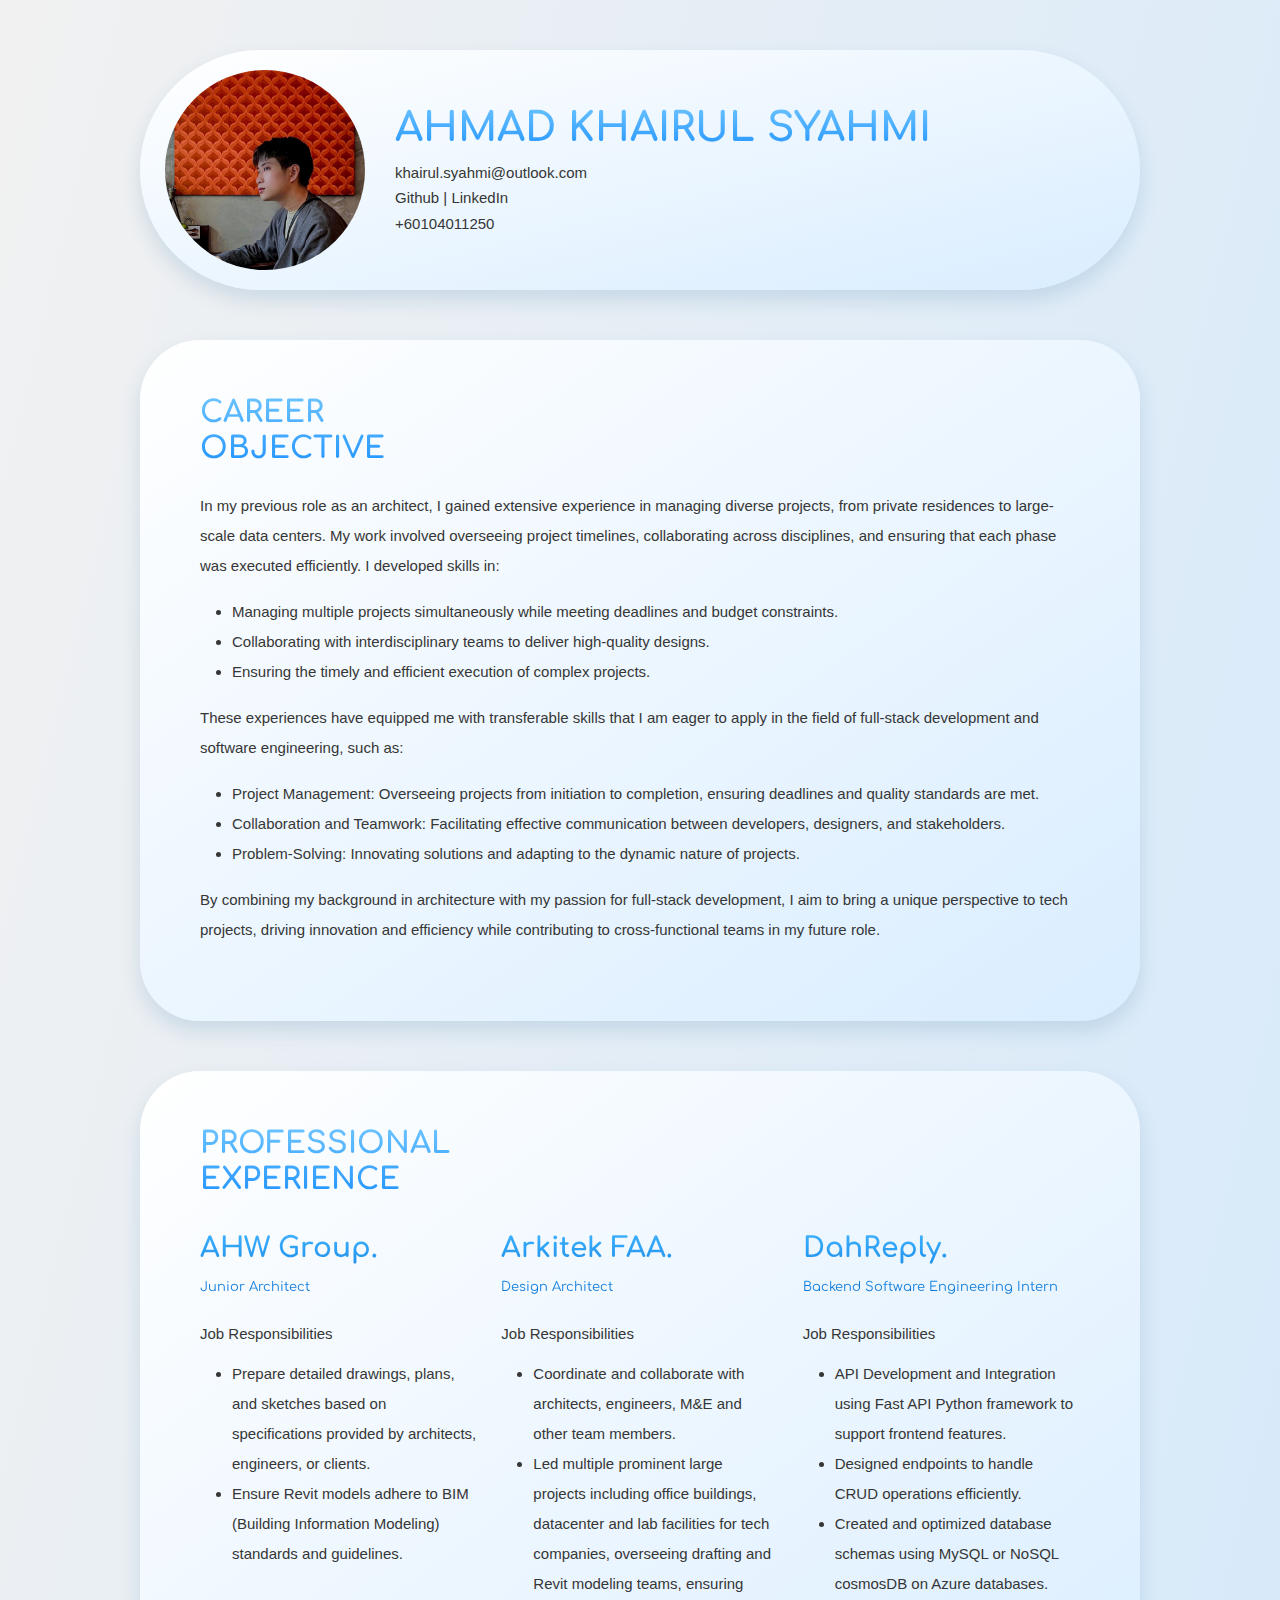
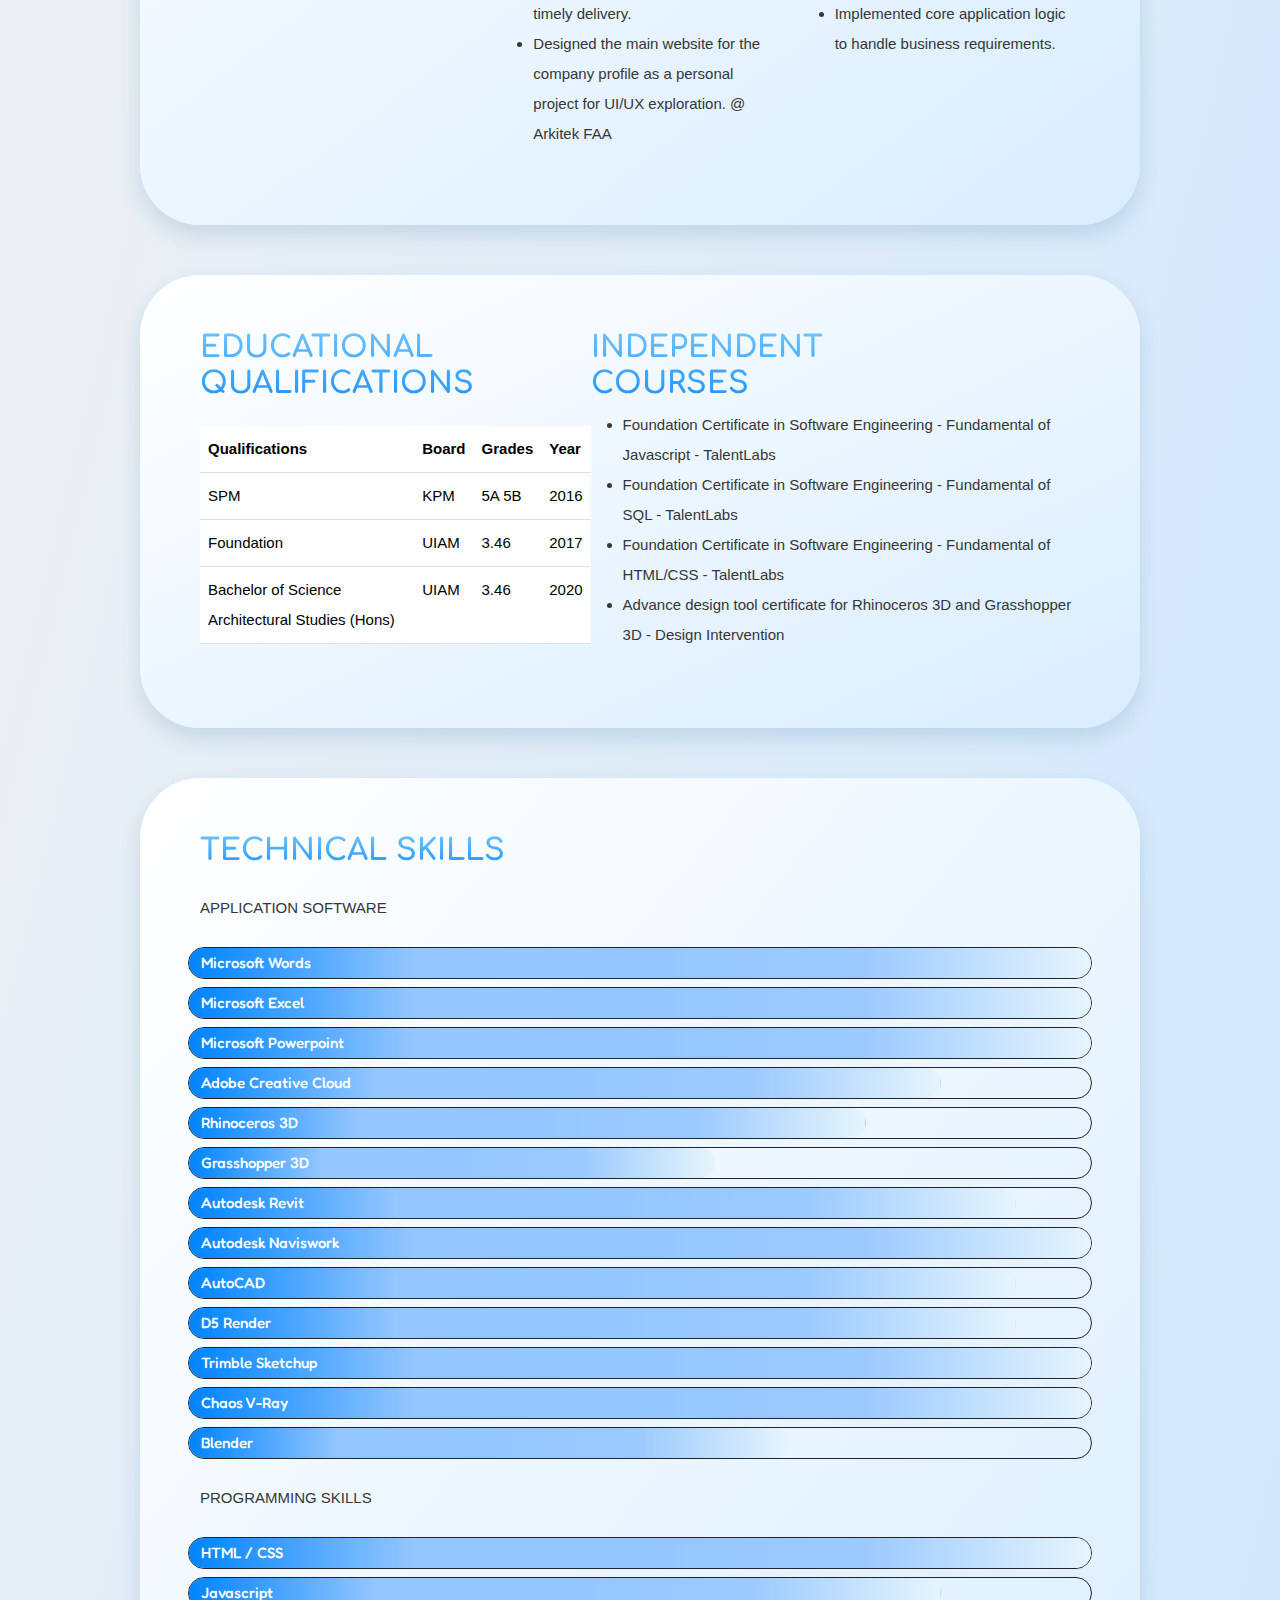
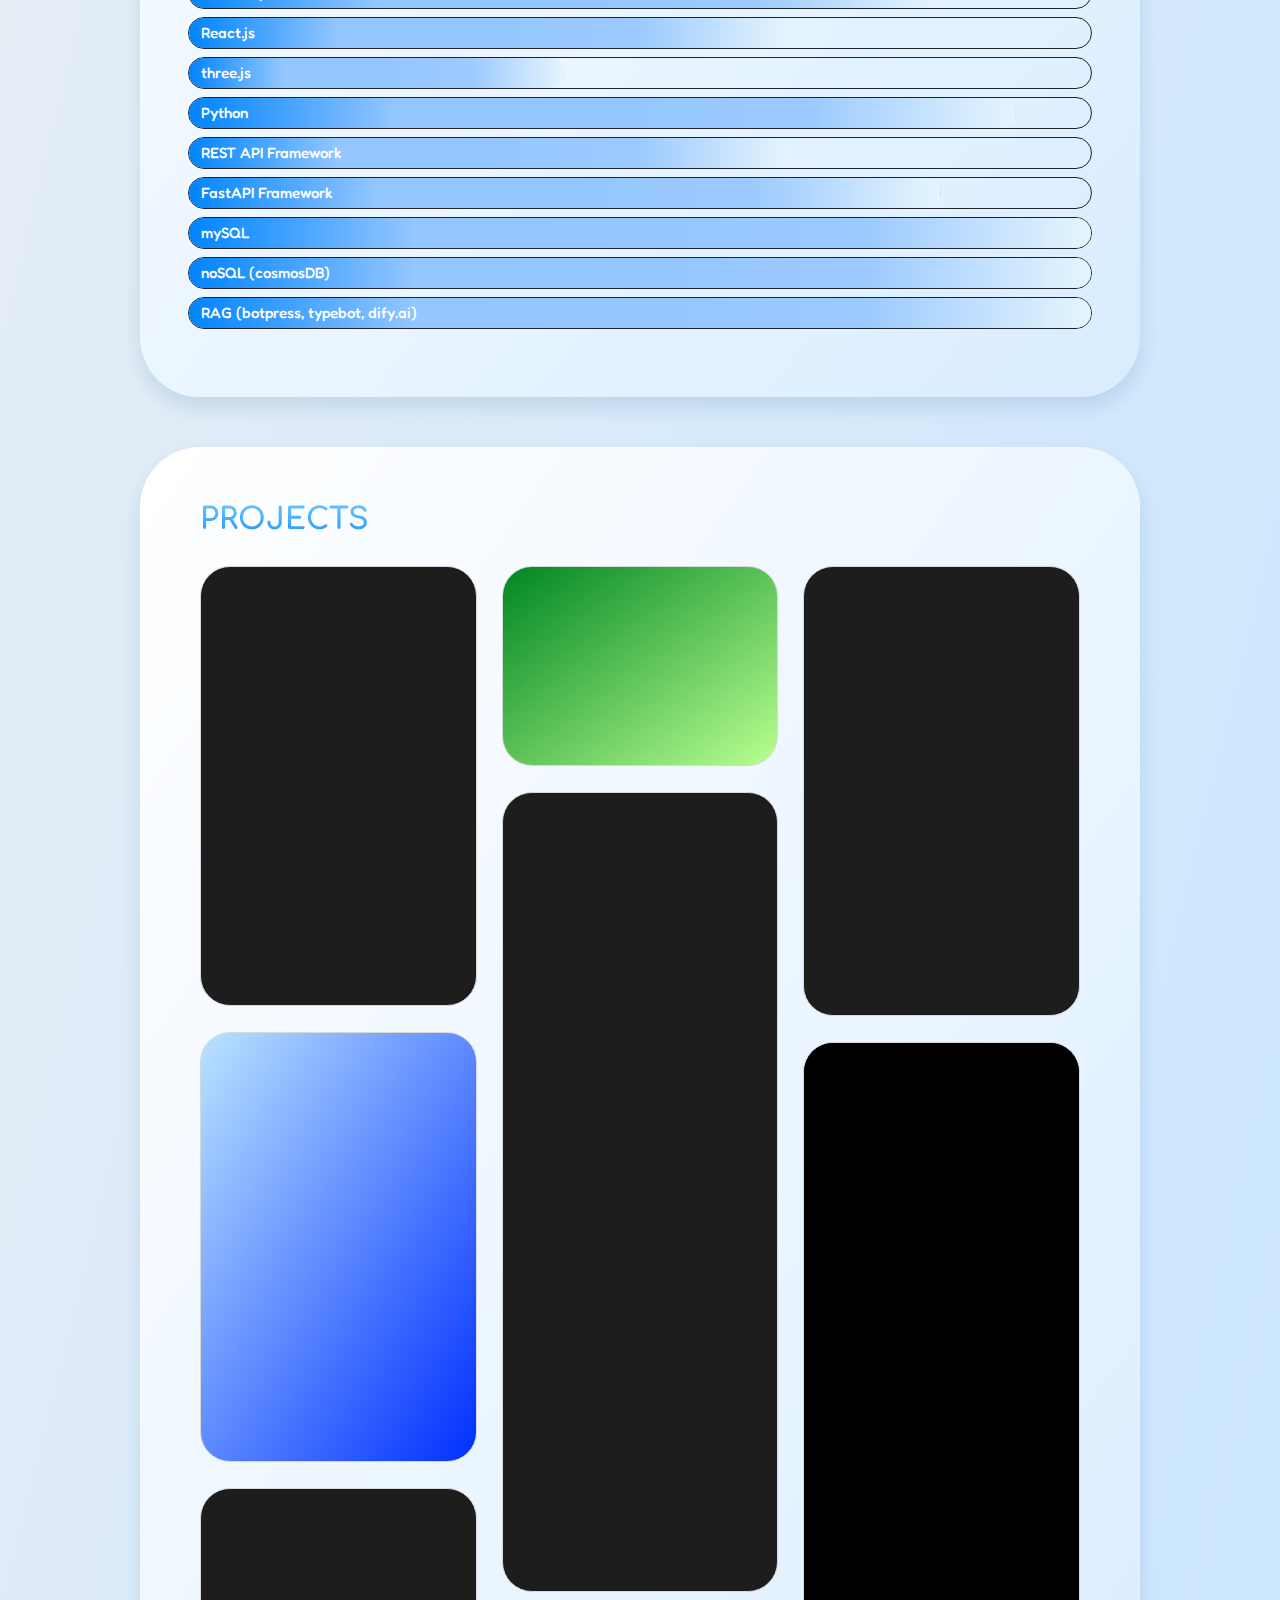
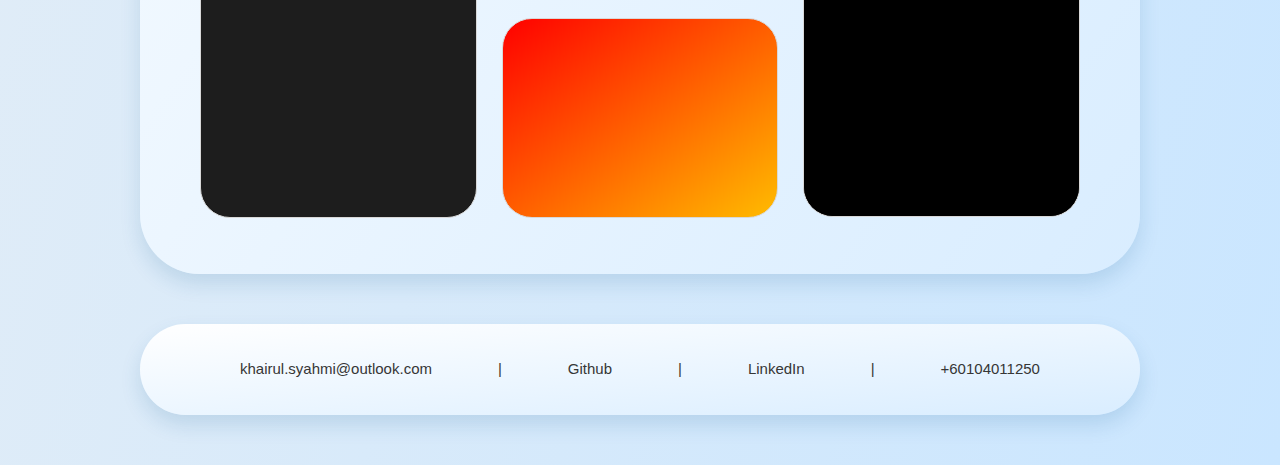
==== index.html @ 7410bf83 "test" ====
<!DOCTYPE html>
<html lang="en">
<head>
    <meta charset="UTF-8">
    <meta name="viewport" content="width=device-width, initial-scale=1.0">
    <title>Document</title>
    <link href="https://cdn.jsdelivr.net/npm/bootstrap@5.1.3/dist/css/bootstrap.min.css" rel="stylesheet">
    <script
    src="https://cdn.jsdelivr.net/npm/bootstrap@5.1.3/dist/js/bootstrap.bundle.min.js" integrity="sha384-ka7Sk0Gln4gmtz2MlQnikT1wXgYsOg+OMhuP+IlRH9sENBO0LRn5q+8nbTov4+1p" crossorigin="anonymous">
    </script>
    <link rel="preconnect" href="https://fonts.googleapis.com">
    <link rel="preconnect" href="https://fonts.gstatic.com" crossorigin>
    <link href="https://fonts.googleapis.com/css2?family=Comfortaa:wght@700&family=Fredoka:wght@300..700&family=Shippori+Antique+B1&display=swap" rel="stylesheet">
    <link rel="stylesheet" href="cv.css">
</head>

<body>

    <header>
        <img src="selfie.jpeg" alt="selfie">
        <div>
            <h1 class="username">AHMAD KHAIRUL SYAHMI</h1>
        <div class="links">
            <a href="mailto:khairul.syahmi@outlook.com" target="_blank" class="text-reset text-decoration-none fw-normal">khairul.syahmi@outlook.com</a>
            <br><a href="https://github.com/zenKai-jpeg" target="_blank" class="text-reset text-decoration-none fw-normal">Github |</a>
            <a href="https://www.linkedin.com/in/ahmad-khairul-syahmi-bin-ahmad-latfi-a6a477210/" target="_blank" class="text-reset text-decoration-none fw-normal">LinkedIn</a>
            <br><a href="tel:+60104011250" target="_blank" class="text-reset text-decoration-none fw-normal"> +60104011250</a>
        </div>
        </div>
    </header>

    <main>
        <div class="Career">
            <h2 class="title">CAREER <br>OBJECTIVE</h2>
                <div class="mt-4">
                    <p>In my previous role as an architect, I gained extensive experience in managing diverse projects, from private residences to large-scale data centers. My work involved overseeing project timelines, collaborating across disciplines, and ensuring that each phase was executed efficiently. I developed skills in:</p>
                    <ul>
                        <li>Managing multiple projects simultaneously while meeting deadlines and budget constraints.</li>
                        <li>Collaborating with interdisciplinary teams to deliver high-quality designs.</li>
                        <li>Ensuring the timely and efficient execution of complex projects.</li>
                    </ul>
                    <p>These experiences have equipped me with transferable skills that I am eager to apply in the field of full-stack development and software engineering, such as:</p>
                    <ul>
                        <li>Project Management: Overseeing projects from initiation to completion, ensuring deadlines and quality standards are met.</li>
                        <li>Collaboration and Teamwork: Facilitating effective communication between developers, designers, and stakeholders.</li>
                        <li>Problem-Solving: Innovating solutions and adapting to the dynamic nature of projects.</li>
                    </ul>
                    <p>By combining my background in architecture with my passion for full-stack development, I aim to bring a unique perspective to tech projects, driving innovation and efficiency while contributing to cross-functional teams in my future role.</p>
                </div>
        </div>

        <div class="Experience">
            <h2 class="title">PROFESSIONAL <br>EXPERIENCE</h2>
            <div class="row mt-4">
                <div class="col-md-4">
                    <h4 class="company">AHW Group.
                        <br><span class="role">Junior Architect</span>
                    </h4>
                    <p class="job">Job Responsibilities</p>
                    <ul>
                        <li>Prepare detailed drawings, plans, and sketches based on specifications provided by architects, engineers, or clients.</li>
                        <li>Ensure Revit models adhere to BIM (Building Information Modeling) standards and guidelines.</li>
                    </ul>
                </div>
                <div class="col-md-4">
                    <h4 class="company">Arkitek FAA.
                        <br><span class="role">Design Architect</span>
                    </h4>
                    <p class="job">Job Responsibilities</p>
                    <ul>
                        <li>Coordinate and collaborate with architects, engineers, M&E and other team members.</li>
                        <li>Led multiple prominent large projects including office buildings, datacenter and lab facilities for tech companies, overseeing drafting and Revit modeling teams, ensuring timely delivery.</li>
                        <li>Designed the main website for the company profile as a personal project for UI/UX exploration.
                            <span>
                                <a class="text-reset text-decoration-none" href="https://www.arkitekfaa.com/">@ Arkitek FAA</a>
                            </span>
                        </li>
                    </ul>
                </div>
                <div class="col-md-4">
                    <h4 class="company">DahReply.
                        <br><span class="role">Backend Software Engineering Intern</span>
                    </h4>
                    <p class="job">Job Responsibilities</p>
                    <ul>
                        <li>API Development and Integration using Fast API Python framework to support frontend features.</li>
                        <li>Designed endpoints to handle CRUD operations efficiently.</li>
                        <li>Created and optimized database schemas using MySQL or NoSQL cosmosDB on Azure databases.</li>
                        <li>Implemented core application logic to handle business requirements.</li>
                    </ul>
                </div>
            </div>
        </div>

        <div class="Qualifications">
            <div class="pe-6">
                <h2 class="title">EDUCATIONAL QUALIFICATIONS</h2>
                <table class="table mt-4 mb-4">
                    <tr>
                        <th style="text-align: left; width: 65%;">Qualifications</th>
                        <th style="width: 10%;">Board</th>
                        <th style="width: 10%;">Grades</th>
                        <th style="width: 10%;">Year</th>
                    </tr>
                    <tr>
                        <td>SPM</td>
                        <td>KPM</td>
                        <td>5A 5B</td>
                        <td>2016</td>
                    </tr>
                    <tr>
                        <td>Foundation</td>
                        <td>UIAM</td>
                        <td>3.46</td>
                        <td>2017</td>
                    </tr>
                    <tr>
                        <td>Bachelor of Science <br>Architectural Studies (Hons)</td>
                        <td>UIAM</td>
                        <td>3.46</td>
                        <td>2020</td>
                    </tr>
                </table>
            </div>
    
            <div class="courses-section">
                <h2 class="title">INDEPENDENT <br>COURSES</h2>
                <ul>
                    <li>Foundation Certificate in Software Engineering - Fundamental of Javascript - TalentLabs</li>
                    <li>Foundation Certificate in Software Engineering - Fundamental of SQL - TalentLabs</li>
                    <li>Foundation Certificate in Software Engineering - Fundamental of HTML/CSS - TalentLabs</li>
                    <li>Advance design tool certificate for Rhinoceros 3D and Grasshopper 3D - Design Intervention</li>
                </ul>
            </div>
        </div>

        <div class="Skills">
            <h2 class="title">TECHNICAL SKILLS</h2>
                <div class="mb-4 mt-4 text-uppercase">Application Software</div>
                <div class="row border mb-2 border-dark text-white rounded-pill">
                    <div class="col-12 bg-primary rounded-pill">Microsoft Words
                    </div>
                </div>
                <div class="row border mb-2 border-dark text-white rounded-pill">
                    <div class="col-12 bg-primary rounded-pill">Microsoft Excel
                    </div>
                </div>
                <div class="row border mb-2 border-dark text-white rounded-pill">
                    <div class="col-12 bg-primary rounded-pill">Microsoft Powerpoint
                    </div>
                </div>
                <div class="row border mb-2 border-dark text-white rounded-pill">
                    <div class="col-10 bg-primary rounded-pill">Adobe Creative Cloud
                    </div>
                </div>
                <div class="row border mb-2 border-dark text-white rounded-pill">
                    <div class="col-9 bg-primary rounded-pill">Rhinoceros 3D
                    </div>
                </div>
                <div class="row border mb-2 border-dark text-white rounded-pill">
                    <div class="col-7 bg-primary rounded-pill">Grasshopper 3D
                    </div>
                </div>
                <div class="row border mb-2 border-dark text-white rounded-pill">
                    <div class="col-11 bg-primary rounded-pill">Autodesk Revit
                    </div>
                </div>
                <div class="row border mb-2 border-dark text-white rounded-pill">
                    <div class="col-12 bg-primary rounded-pill">Autodesk Naviswork
                    </div>
                </div>
                <div class="row border mb-2 border-dark text-white rounded-pill">
                    <div class="col-11 bg-primary rounded-pill">AutoCAD
                    </div>
                </div>
                <div class="row border mb-2 border-dark text-white rounded-pill">
                    <div class="col-11 bg-primary rounded-pill">D5 Render
                    </div>
                </div>
                <div class="row border mb-2 border-dark text-white rounded-pill">
                    <div class="col-12 bg-primary rounded-pill">Trimble Sketchup
                    </div>
                </div>
                <div class="row border mb-2 border-dark text-white rounded-pill">
                    <div class="col-12 bg-primary rounded-pill">Chaos V-Ray
                    </div>
                </div>
                <div class="row border mb-2 border-dark text-white rounded-pill">
                    <div class="col-8 bg-primary rounded-pill">Blender
                    </div>
                </div>
                <div class="mb-4 mt-4 text-uppercase">Programming Skills</div>
                <div class="row border mb-2 border-dark text-white rounded-pill">
                    <div class="col-12 bg-primary rounded-pill">HTML / CSS
                    </div>
                </div>
                <div class="row border mb-2 border-dark text-white rounded-pill">
                    <div class="col-10 bg-primary rounded-pill">Javascript
                    </div>
                </div>
                <div class="row border mb-2 border-dark text-white rounded-pill">
                    <div class="col-8 bg-primary rounded-pill">React.js
                    </div>
                </div>
                <div class="row border mb-2 border-dark text-white rounded-pill">
                    <div class="col-5 bg-primary rounded-pill">three.js
                    </div>
                </div>
                <div class="row border mb-2 border-dark text-white rounded-pill">
                    <div class="col-11 bg-primary rounded-pill">Python
                    </div>
                </div>
                <div class="row border mb-2 border-dark text-white rounded-pill">
                    <div class="col-8 bg-primary rounded-pill">REST API Framework
                    </div>
                </div>
                <div class="row border mb-2 border-dark text-white rounded-pill">
                    <div class="col-10 bg-primary rounded-pill">FastAPI Framework
                    </div>
                </div>
                <div class="row border mb-2 border-dark text-white rounded-pill">
                    <div class="col-12 bg-primary rounded-pill">mySQL
                    </div>
                </div>
                <div class="row border mb-2 border-dark text-white rounded-pill">
                    <div class="col-12 bg-primary rounded-pill">noSQL (cosmosDB)
                    </div>
                </div>
                <div class="row border mb-2 border-dark text-white rounded-pill">
                    <div class="col-12 bg-primary rounded-pill">RAG (botpress, typebot, dify.ai)
                    </div>
                </div>
        </div>

        <div class="Projects">
            <h2 class="title">PROJECTS</h2><br>
            <div class="masonry-with-columns">
                <div class="project-item">
                    <video autoplay loop muted playsinline>
                        <source src="./Projects/Workspace.mp4" type="video/mp4">
                        Your browser does not support the video tag.
                    </video>
                    <span class="overlay-text">Backend development for OCR workspace environment for multiple user collaboration using fastAPI to be integrated with frontend</span>
                </div>
                <div class="project-item gradient-blue">
                </div>
                <div class="project-item">
                    <video autoplay loop muted playsinline>
                        <source src="./Projects/Transcript History.mp4" type="video/mp4">
                        Your browser does not support the video tag.
                    </video>
                    <span class="overlay-text">Backend development for transcription service history query using fastAPI</span>
                </div>
                <div class="project-item gradient-green">
                </div>
                <div class="project-item">
                    <video autoplay loop muted playsinline>
                        <source src="./Projects/iPhone.mp4" type="video/mp4">
                        Your browser does not support the video tag.
                    </video>
                    <span class="overlay-text">Self exploration of React.js and three.js by recreating the Apple iPhone website following JMastery instructions</span>
                </div>
                <div class="project-item gradient-red">
                </div>
                <div class="project-item">
                    <video autoplay loop muted playsinline>
                        <source src="./Projects/Scraper.mp4" type="video/mp4">
                        Your browser does not support the video tag.
                    </video>
                    <span class="overlay-text">A custom python script to scrape and store property information into json format for future reference in AI training</span>
                </div>
                <div class="project-item">
                    <video autoplay loop muted playsinline>
                        <source src="./Projects/artiselite.mp4" type="video/mp4">
                        Your browser does not support the video tag.
                    </video>
                    <span class="overlay-text">A inventory management app built using Django RestAPI that tracks inbound and outbound of goods</span>
                </div>
            </div>
        </div>

        <div class="contact">
                <a href="mailto:khairul.syahmi@outlook.com" target="_blank" class="text-reset text-decoration-none fw-normal">khairul.syahmi@outlook.com</a>
                <p>|</p>
                <a href="https://github.com/zenKai-jpeg" target="_blank" class="text-reset text-decoration-none fw-normal">Github</a>
                <p>|</p>
                <a href="https://www.linkedin.com/in/ahmad-khairul-syahmi-bin-ahmad-latfi-a6a477210/" target="_blank" class="text-reset text-decoration-none fw-normal">LinkedIn</a>
                <p>|</p>
                <a href="tel:+60104011250" target="_blank" class="text-reset text-decoration-none fw-normal"> +60104011250</a>
        </div>
    </main>

</body>
</html>
---- cv.css ----
body {
    margin: 40px;
    background: linear-gradient(to top left, #cae6ff, #f1f1f1);
    user-select: none;
    line-height: 2;
    font-size: 15px;
    font-family: "Quicksand", sans-serif;
    font-optical-sizing: auto;
    font-weight: 500;
    font-style: normal;
}

h2, h1, h3, h4 {
    font-family: 'Comfortaa', 'Fredoka', sans-serif;
    font-weight: 700;
    font-style: normal;
}

header, .Career, .Experience, .Qualifications, .Skills, .Objective, .Projects, .contact {
    color: #363636;
    margin: 50px auto;
    max-width: 1000px;
    padding: 60px;
    background: linear-gradient(to top left, #d9edff, #ffffff);
    border-radius: 60px;
    box-shadow: 0 10px 20px rgba(21, 91, 148, 0.15);
    transition: transform 0.2s ease, box-shadow 0.2s ease;
}

header:hover, .Career:hover, .Experience:hover, .Qualifications:hover, 
.Skills:hover, .Objective:hover, .Projects:hover, .contact:hover {
    transform: translateY(-15px);
    box-shadow: 0 20px 30px rgba(2, 105, 201, 0.39);
}

header {
    padding: 20px;
    border-radius: 200px;
    display: flex;
    flex-direction: row;
    align-items: center;
}

header img[alt=selfie] {
    width: 200px;
    margin-right: 30px;
    margin-left: 5px;
    border-radius: 50%;
    float: left;
}

.Qualifications {
    display: flex;
}

.role {
    font-size: 13px;
    font-weight: 400;
}

.job {
    margin-top: 20px;
    margin-bottom: 10px;
}

.company {
    font-size: 28px;
    margin-top: 10px;
    background: linear-gradient(to bottom, rgb(63, 178, 255), rgb(0, 110, 212));
    background-clip: text;
    -webkit-background-clip: text;
    -webkit-text-fill-color: transparent;
    color: transparent;
}

.title {
    font-size: 30px;
    margin-top: -5px;
    background: linear-gradient(to bottom, rgb(109, 196, 255), rgb(32, 147, 255));
    background-clip: text;
    -webkit-background-clip: text;
    -webkit-text-fill-color: transparent;
    color: transparent;
}

.username {
    font-size: 40px;
    background: linear-gradient(to bottom, rgb(109, 196, 255), rgb(32, 147, 255));
    background-clip: text;
    -webkit-background-clip: text;
    -webkit-text-fill-color: transparent;
    color: transparent;
}

.links {
    font-size: 18x;
    line-height: 1.7;
}


.contact {
    display: flex;
    justify-content: space-between;
    flex-wrap: wrap;
    padding-top: 30px;
    padding-bottom: 15px;
    padding-left: 100px;
    padding-right: 100px;
}

.col-12, .col-11, .col-10, .col-9, .col-8, .col-7, .col-6, .col-5 {
    background: linear-gradient(to right, rgba(0, 132, 255, 1), rgb(148, 198, 255), rgb(148, 198, 255), rgb(156, 202, 255), rgb(230, 245, 253)); /* Added a third color */
    background-size: cover;
    background-position: center center;
    font-family: 'Fredoka', sans-serif;
    transition: background 0.5s ease-in-out;
}

.col-12:hover, .col-11:hover, .col-10:hover, .col-9:hover, .col-8:hover, .col-7:hover, .col-6:hover, .col-5:hover {
    background: linear-gradient(to right, rgb(0, 119, 255), rgb(185, 221, 255));
}

.masonry-with-columns {
    columns: 3 200px;
    column-gap: 25px;
    margin-bottom: -30px;
    margin-top: -10px;
}

.masonry-with-columns .project-item {
    position: relative;
    border: 1px solid #d8d8d8;
    color: white;
    margin: 0 1rem 1rem 0;
    display: inline-block;
    width: 100%;
    text-align: center;
    font-family: system-ui;
    font-weight: 900;
    font-size: 2rem;
    border-radius: 30px;
    overflow: hidden;
    background-color: #1d1d1d;
    transition: background 0.3s ease, box-shadow 0.3s ease, transform 0.2s ease;
}

.masonry-with-columns img {
    object-fit: fill;
    transition: transform 1s ease;
}

.masonry-with-columns .project-item:hover img {
    transform: scale(1.1) translate(-10%, -10%);
}

.masonry-with-columns video {
    height: 100%;
    object-fit: cover;
    display: block;
}

.overlay-text {
    position: absolute;
    top: 50%;
    left: 50%;
    transform: translate(-50%, -50%);
    color: white;
    font-size: 18px;
    font-weight: bold;
    z-index: 1;
    opacity: 0;
    transition: opacity 0.3s ease;
    line-height: 1.3;
}

.masonry-with-columns .project-item:hover .overlay-text {
    opacity: 1;
}

.masonry-with-columns .project-item::after {
    content: "";
    position: absolute;
    top: 0;
    left: 0;
    height: 100%;
    width: 100%;
    background-color: rgba(0, 0, 0, 0.3);
    color: white;
    display: flex;
    justify-content: center;
    align-items: center;
    transition: all 0.3s ease;
    opacity: 0;
}

.masonry-with-columns .project-item:hover {
    box-shadow: 0 15px 20px rgba(0, 91, 177, 0.699);
    transform: translateY(-15px);
}

.masonry-with-columns .project-item:hover::after {
    opacity: 1;
    background-color: rgba(0, 0, 0, 0.6); /* Darken effect on hover */
}

.masonry-with-columns .gradient-red {background: linear-gradient(to top left, #ffbb00, #ff0000);}
.masonry-with-columns .gradient-blue {background: linear-gradient(to top left, #002fff, #bae3ff);}
.masonry-with-columns .gradient-green {background: linear-gradient(to bottom right, #008622, #b9ff90);}

.masonry-with-columns .gradient-red:hover::after {background: linear-gradient(to top, #ffee00, #ff8800);}
.masonry-with-columns .gradient-blue:hover::after {background: linear-gradient(to top, #0077ff, #baffff);}
.masonry-with-columns .gradient-green:hover::after {background: linear-gradient(to bottom, #008612, #e3ff97);}

.masonry-with-columns div:nth-child(1) { height: 440px; line-height: 127px; }
.masonry-with-columns div:nth-child(2) { height: 430px; line-height: 422px; }
.masonry-with-columns div:nth-child(3) { height: 330px; line-height: 344px; }
.masonry-with-columns div:nth-child(4) { height: 200px; line-height: 193px; }
.masonry-with-columns div:nth-child(5) { height: 800px; line-height: 470px; }
.masonry-with-columns div:nth-child(6) { height: 200px; line-height: 458px; }
.masonry-with-columns div:nth-child(7) { height: 450px; line-height: 478px; }
.masonry-with-columns div:nth-child(8) { height: 775px; line-height: 224px; }

  @media screen and (max-width: 768px) {
    body {
        zoom: 65%;
        line-height: 1.5;
        font-size: 15px;
    }

    header, .Career, .Experience, .Qualifications, .Skills, .Objective, .Projects, .contact {
        border: 1px solid #ebebeb;
        box-shadow: 0 10px 20px rgba(4, 94, 155, 0.1);
    }

    .Career:hover, .Experience:hover, .Qualifications:hover, 
    .Objective:hover, header:hover {
        transform: translateY(-15px);
        box-shadow: 0 10px 20px rgba(4, 94, 155, 0.35);
    }

    .username {
        font-size: 18px;
    }

    .Qualifications {
        flex-direction: column;
    }

    .links {
        font-size: 10px;
        line-height: 1.5;
    }

    .title {
        font-size: 20px;
    }

    .contact {
        line-height: 1;
        padding: 50px;
        display: flexbox;
        margin-bottom: -5px;
    }

    header img[alt=selfie] {
        width: 150px;
        margin-right: 20px;
        margin-left: 5px;
        border-radius: 50%;
        float: left;
    }

    .masonry-with-columns video {
        height: 120%;
        object-fit: cover;
        display: block;
    }

    .masonry-with-columns .project-item {
        opacity: 1;
        background-color: rgba(0, 0, 0, 0.3);
    }

    .overlay-text {
        opacity: 1;
        position: absolute;
        top: 50%;
        left: 50%;
        transform: translate(-50%, -50%);
        color: white;
        font-size: 13px;
        font-weight: bold;
        z-index: 1;
        line-height: 1.5;
    }

    th {
        font-size: 13px;
    }

    .col-12, .col-11, .col-10, .col-9, .col-8, .col-7, .col-6, .col-5 {
        font-size: 10px;
    }
    
    ul li {
        line-height: 1.2;
        font-size: 13px;
    }

    .overlay-text {
        top: 50%;
        left: 50%;
        font-size: 13px;
        transition: none;
        opacity: 1; /* Makes overlay text always visible on mobile */
    }

    .masonry-with-columns .project-item::after {
        transition: none;
        opacity: 1; /* Makes the overlay always visible on mobile */
        background-color: rgba(0, 0, 0, 0.3); /* Maintain the default overlay color */
    }

    .masonry-with-columns .project-item:hover {
        transition: none;
        box-shadow: none; /* Disables shadow on hover */
        transform: none; /* Disables hover translation */
    }

    .masonry-with-columns .project-item:hover::after {
        transition: none;
        opacity: 1; /* No hover effect needed */
        background-color: rgba(0, 0, 0, 0.3); /* Maintain the default overlay color */
    }

}
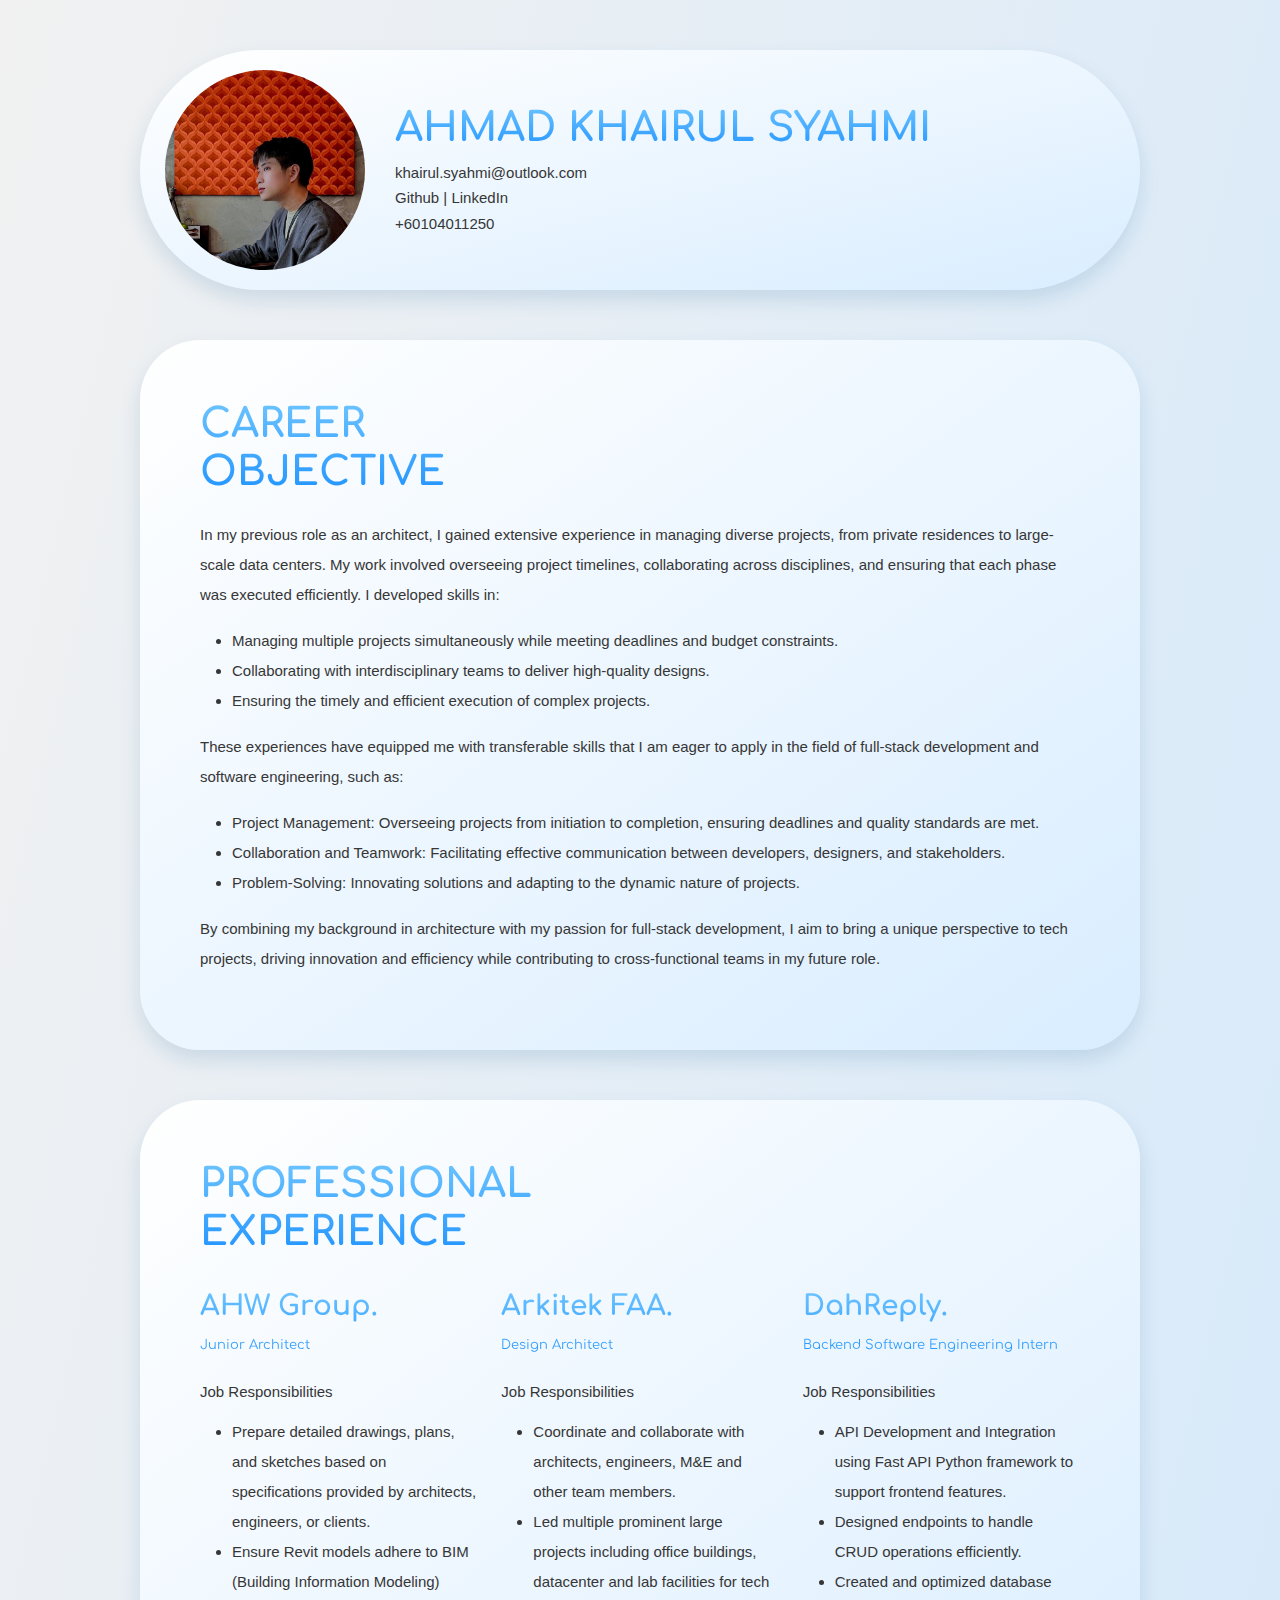
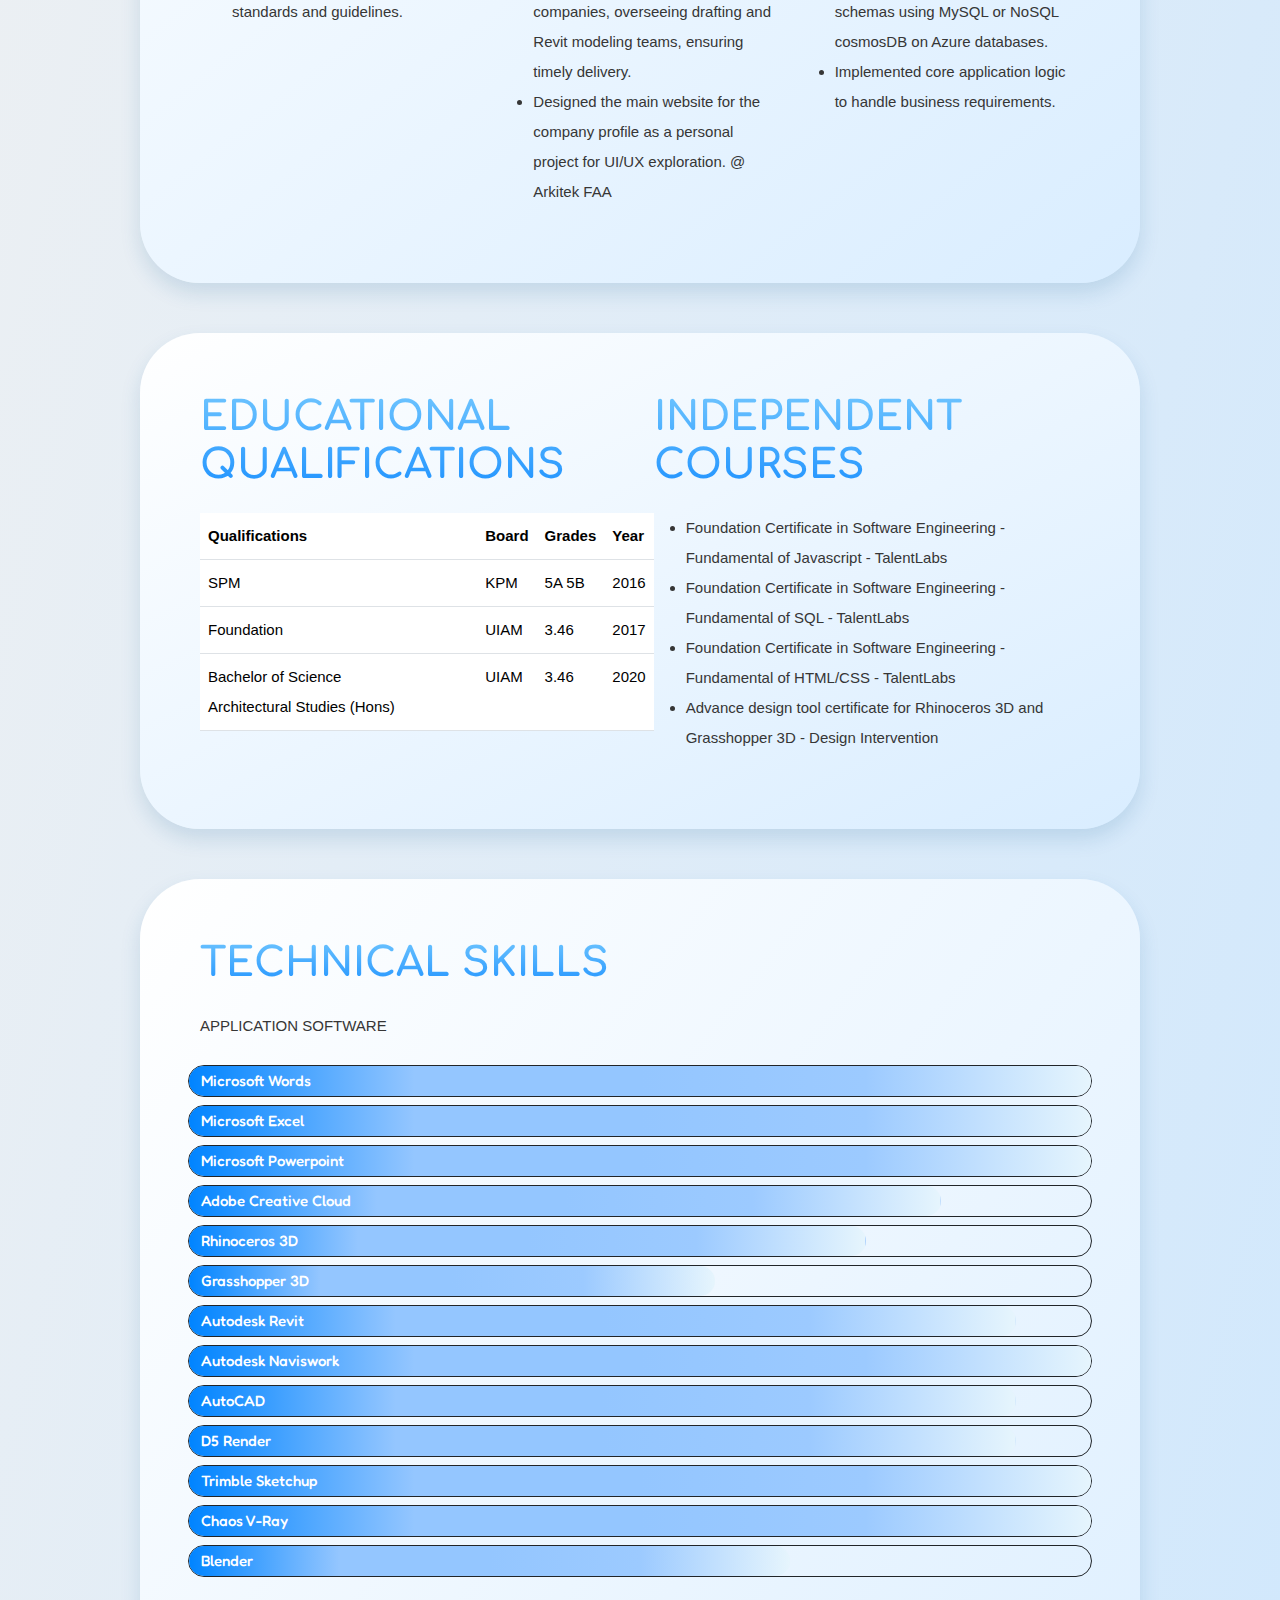
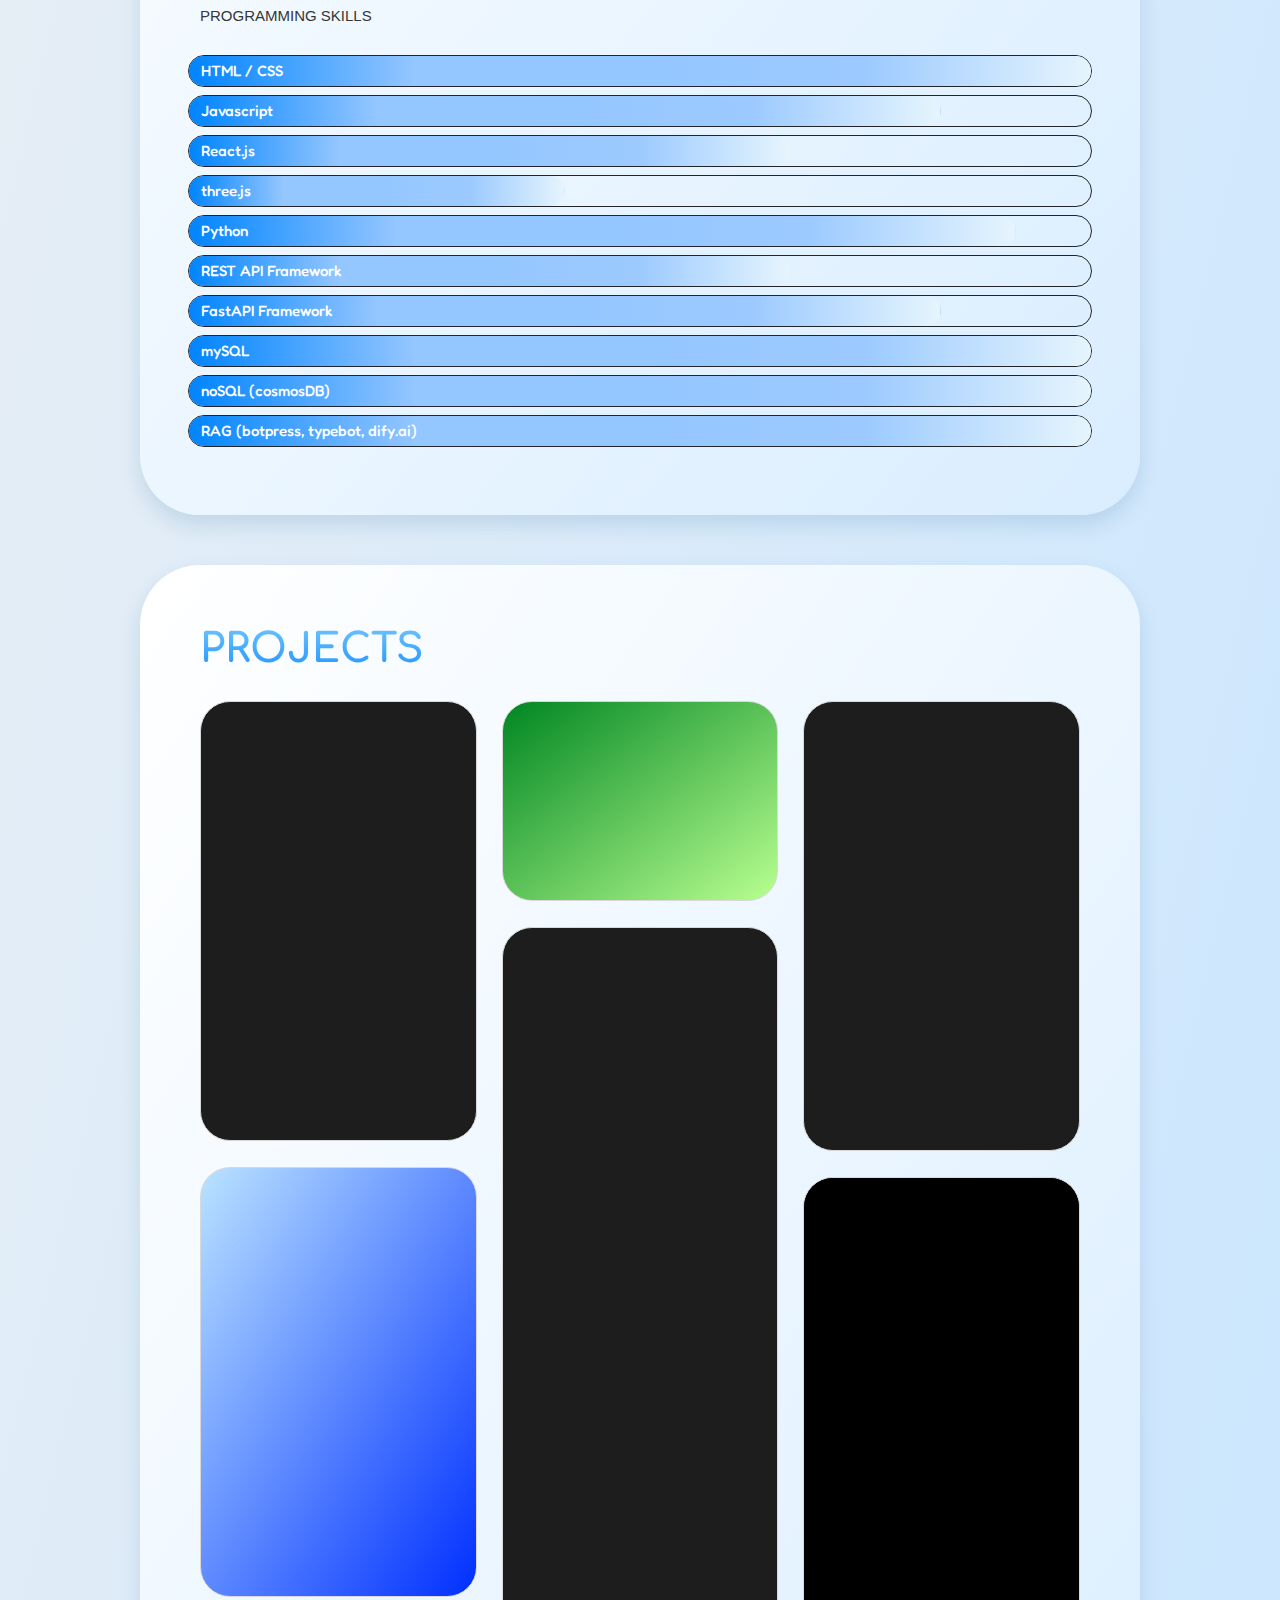
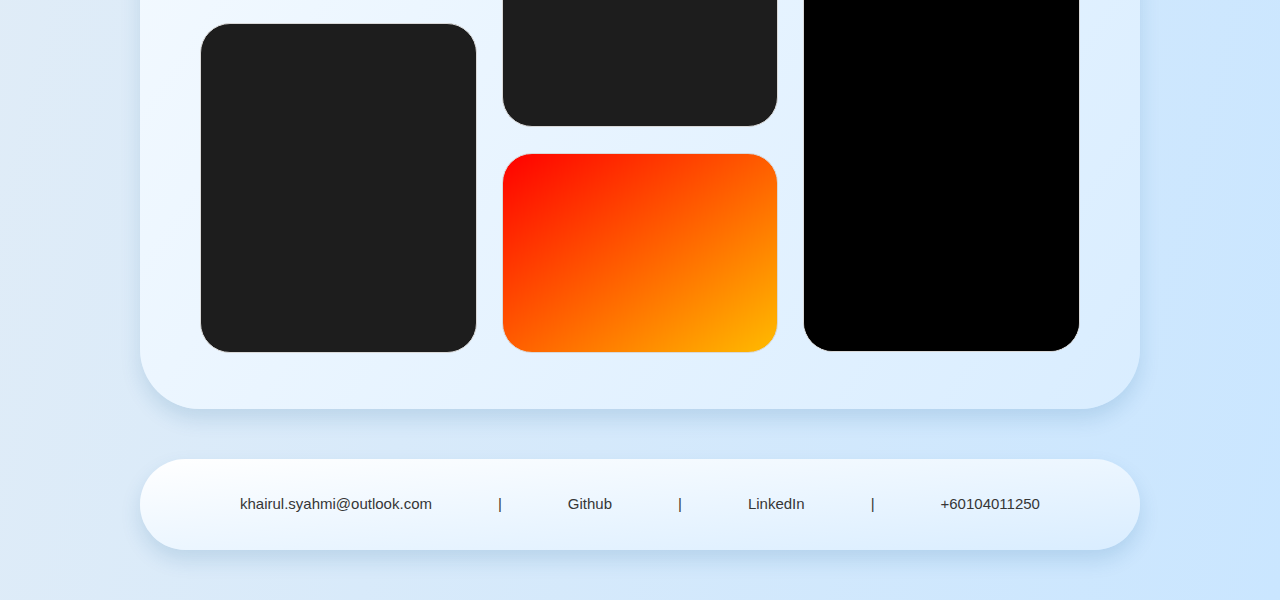
==== commit d4abe8d3: "test" ====
--- a/index.html
+++ b/index.html
@@ -123,14 +123,16 @@
                 </table>
             </div>
     
-            <div class="courses-section">
+            <div>
                 <h2 class="title">INDEPENDENT <br>COURSES</h2>
-                <ul>
-                    <li>Foundation Certificate in Software Engineering - Fundamental of Javascript - TalentLabs</li>
-                    <li>Foundation Certificate in Software Engineering - Fundamental of SQL - TalentLabs</li>
-                    <li>Foundation Certificate in Software Engineering - Fundamental of HTML/CSS - TalentLabs</li>
-                    <li>Advance design tool certificate for Rhinoceros 3D and Grasshopper 3D - Design Intervention</li>
-                </ul>
+                <div class="mt-4">
+                    <ul>
+                        <li>Foundation Certificate in Software Engineering - Fundamental of Javascript - TalentLabs</li>
+                        <li>Foundation Certificate in Software Engineering - Fundamental of SQL - TalentLabs</li>
+                        <li>Foundation Certificate in Software Engineering - Fundamental of HTML/CSS - TalentLabs</li>
+                        <li>Advance design tool certificate for Rhinoceros 3D and Grasshopper 3D - Design Intervention</li>
+                    </ul>
+                </div>
             </div>
         </div>
 
--- a/cv.css
+++ b/cv.css
@@ -10,7 +10,7 @@
     font-style: normal;
 }
 
-h2, h1, h3, h4 {
+h1, h2, h3, h4 {
     font-family: 'Comfortaa', 'Fredoka', sans-serif;
     font-weight: 700;
     font-style: normal;
@@ -63,33 +63,19 @@
     margin-bottom: 10px;
 }
 
-.company {
-    font-size: 28px;
-    margin-top: 10px;
-    background: linear-gradient(to bottom, rgb(63, 178, 255), rgb(0, 110, 212));
-    background-clip: text;
-    -webkit-background-clip: text;
-    -webkit-text-fill-color: transparent;
-    color: transparent;
-}
-
-.title {
-    font-size: 30px;
-    margin-top: -5px;
-    background: linear-gradient(to bottom, rgb(109, 196, 255), rgb(32, 147, 255));
-    background-clip: text;
-    -webkit-background-clip: text;
-    -webkit-text-fill-color: transparent;
-    color: transparent;
-}
-
-.username {
+.username, .title, .company {
     font-size: 40px;
     background: linear-gradient(to bottom, rgb(109, 196, 255), rgb(32, 147, 255));
     background-clip: text;
     -webkit-background-clip: text;
     -webkit-text-fill-color: transparent;
     color: transparent;
+}
+
+
+.company {
+    font-size: 28px;
+    margin-top: 10px;
 }
 
 .links {
@@ -200,7 +186,7 @@
 
 .masonry-with-columns .project-item:hover::after {
     opacity: 1;
-    background-color: rgba(0, 0, 0, 0.6); /* Darken effect on hover */
+    background-color: rgba(0, 0, 0, 0.6);
 }
 
 .masonry-with-columns .gradient-red {background: linear-gradient(to top left, #ffbb00, #ff0000);}
@@ -211,14 +197,14 @@
 .masonry-with-columns .gradient-blue:hover::after {background: linear-gradient(to top, #0077ff, #baffff);}
 .masonry-with-columns .gradient-green:hover::after {background: linear-gradient(to bottom, #008612, #e3ff97);}
 
-.masonry-with-columns div:nth-child(1) { height: 440px; line-height: 127px; }
-.masonry-with-columns div:nth-child(2) { height: 430px; line-height: 422px; }
-.masonry-with-columns div:nth-child(3) { height: 330px; line-height: 344px; }
-.masonry-with-columns div:nth-child(4) { height: 200px; line-height: 193px; }
-.masonry-with-columns div:nth-child(5) { height: 800px; line-height: 470px; }
-.masonry-with-columns div:nth-child(6) { height: 200px; line-height: 458px; }
-.masonry-with-columns div:nth-child(7) { height: 450px; line-height: 478px; }
-.masonry-with-columns div:nth-child(8) { height: 775px; line-height: 224px; }
+.masonry-with-columns div:nth-child(1) { height: 440px}
+.masonry-with-columns div:nth-child(2) { height: 430px}
+.masonry-with-columns div:nth-child(3) { height: 330px}
+.masonry-with-columns div:nth-child(4) { height: 200px}
+.masonry-with-columns div:nth-child(5) { height: 800px}
+.masonry-with-columns div:nth-child(6) { height: 200px}
+.masonry-with-columns div:nth-child(7) { height: 450px}
+.masonry-with-columns div:nth-child(8) { height: 775px}
 
   @media screen and (max-width: 768px) {
     body {
@@ -301,36 +287,4 @@
     .col-12, .col-11, .col-10, .col-9, .col-8, .col-7, .col-6, .col-5 {
         font-size: 10px;
     }
-    
-    ul li {
-        line-height: 1.2;
-        font-size: 13px;
-    }
-
-    .overlay-text {
-        top: 50%;
-        left: 50%;
-        font-size: 13px;
-        transition: none;
-        opacity: 1; /* Makes overlay text always visible on mobile */
-    }
-
-    .masonry-with-columns .project-item::after {
-        transition: none;
-        opacity: 1; /* Makes the overlay always visible on mobile */
-        background-color: rgba(0, 0, 0, 0.3); /* Maintain the default overlay color */
-    }
-
-    .masonry-with-columns .project-item:hover {
-        transition: none;
-        box-shadow: none; /* Disables shadow on hover */
-        transform: none; /* Disables hover translation */
-    }
-
-    .masonry-with-columns .project-item:hover::after {
-        transition: none;
-        opacity: 1; /* No hover effect needed */
-        background-color: rgba(0, 0, 0, 0.3); /* Maintain the default overlay color */
-    }
-
 }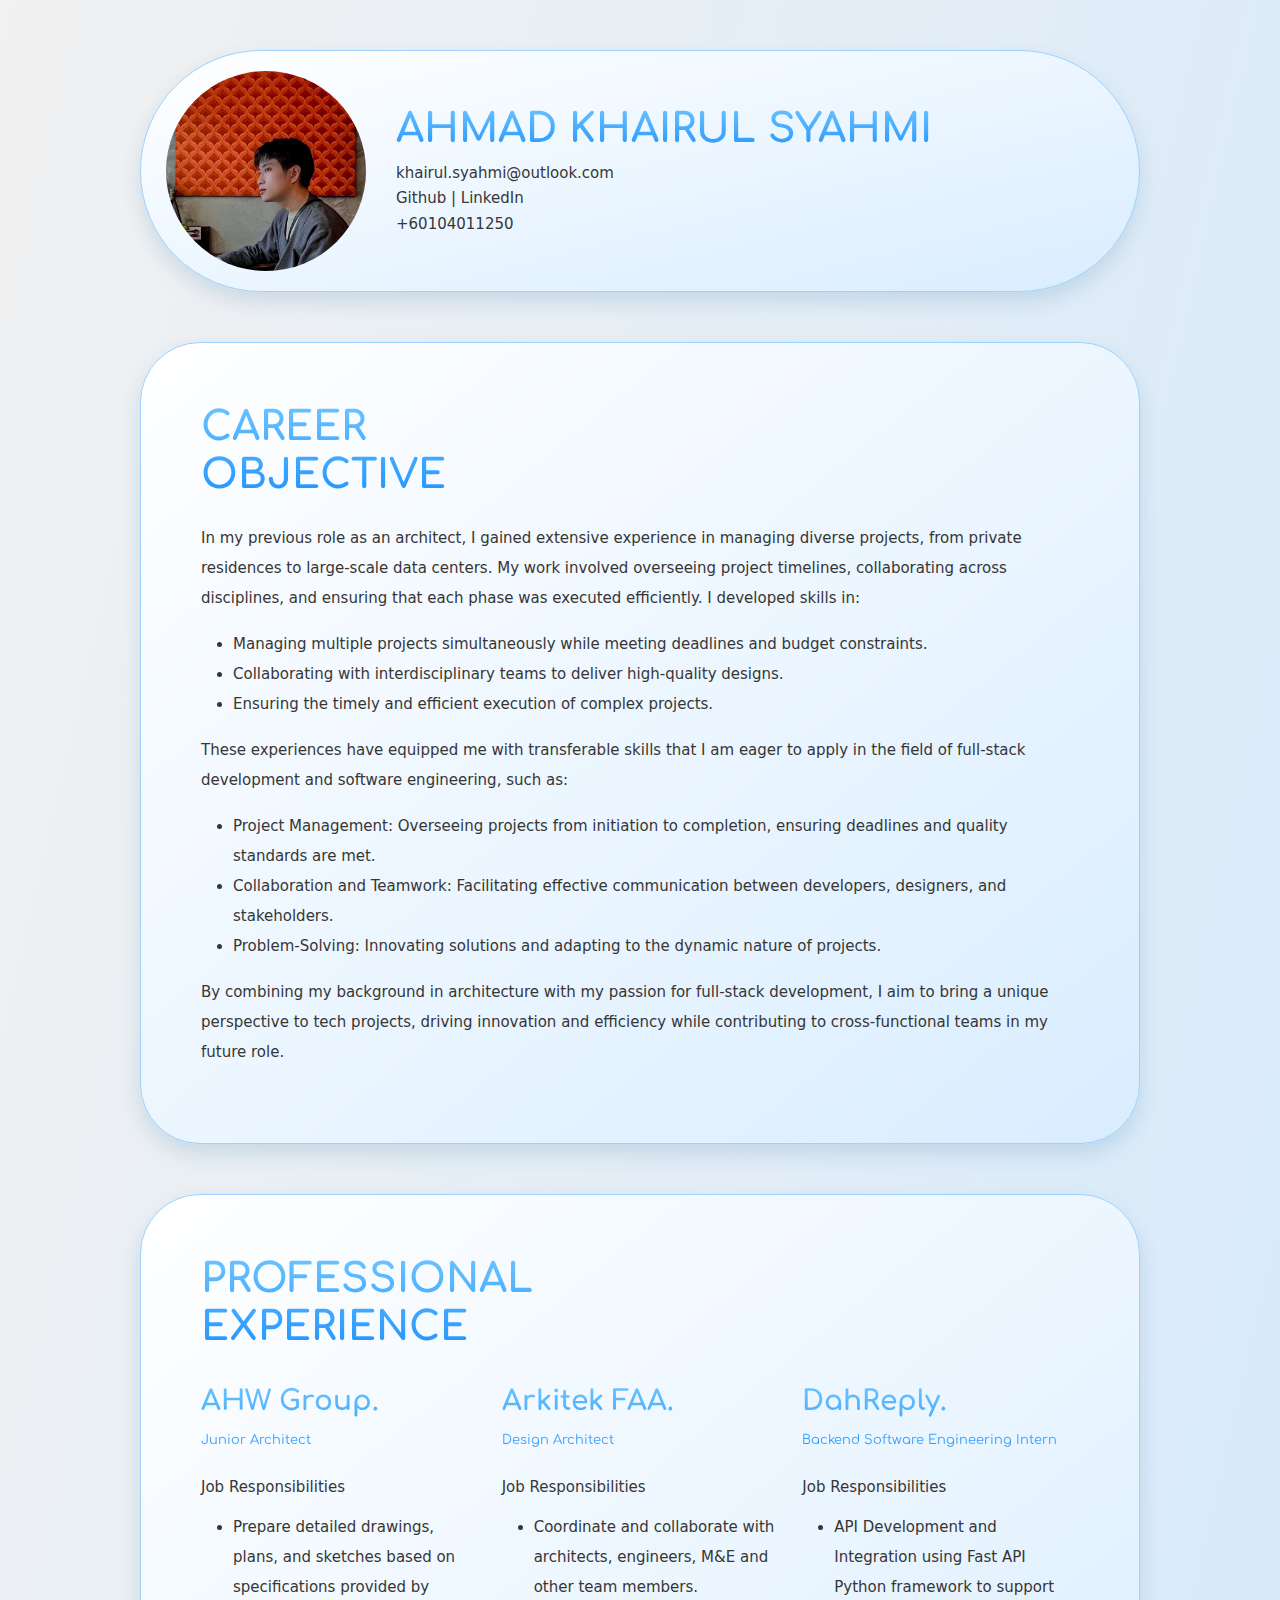
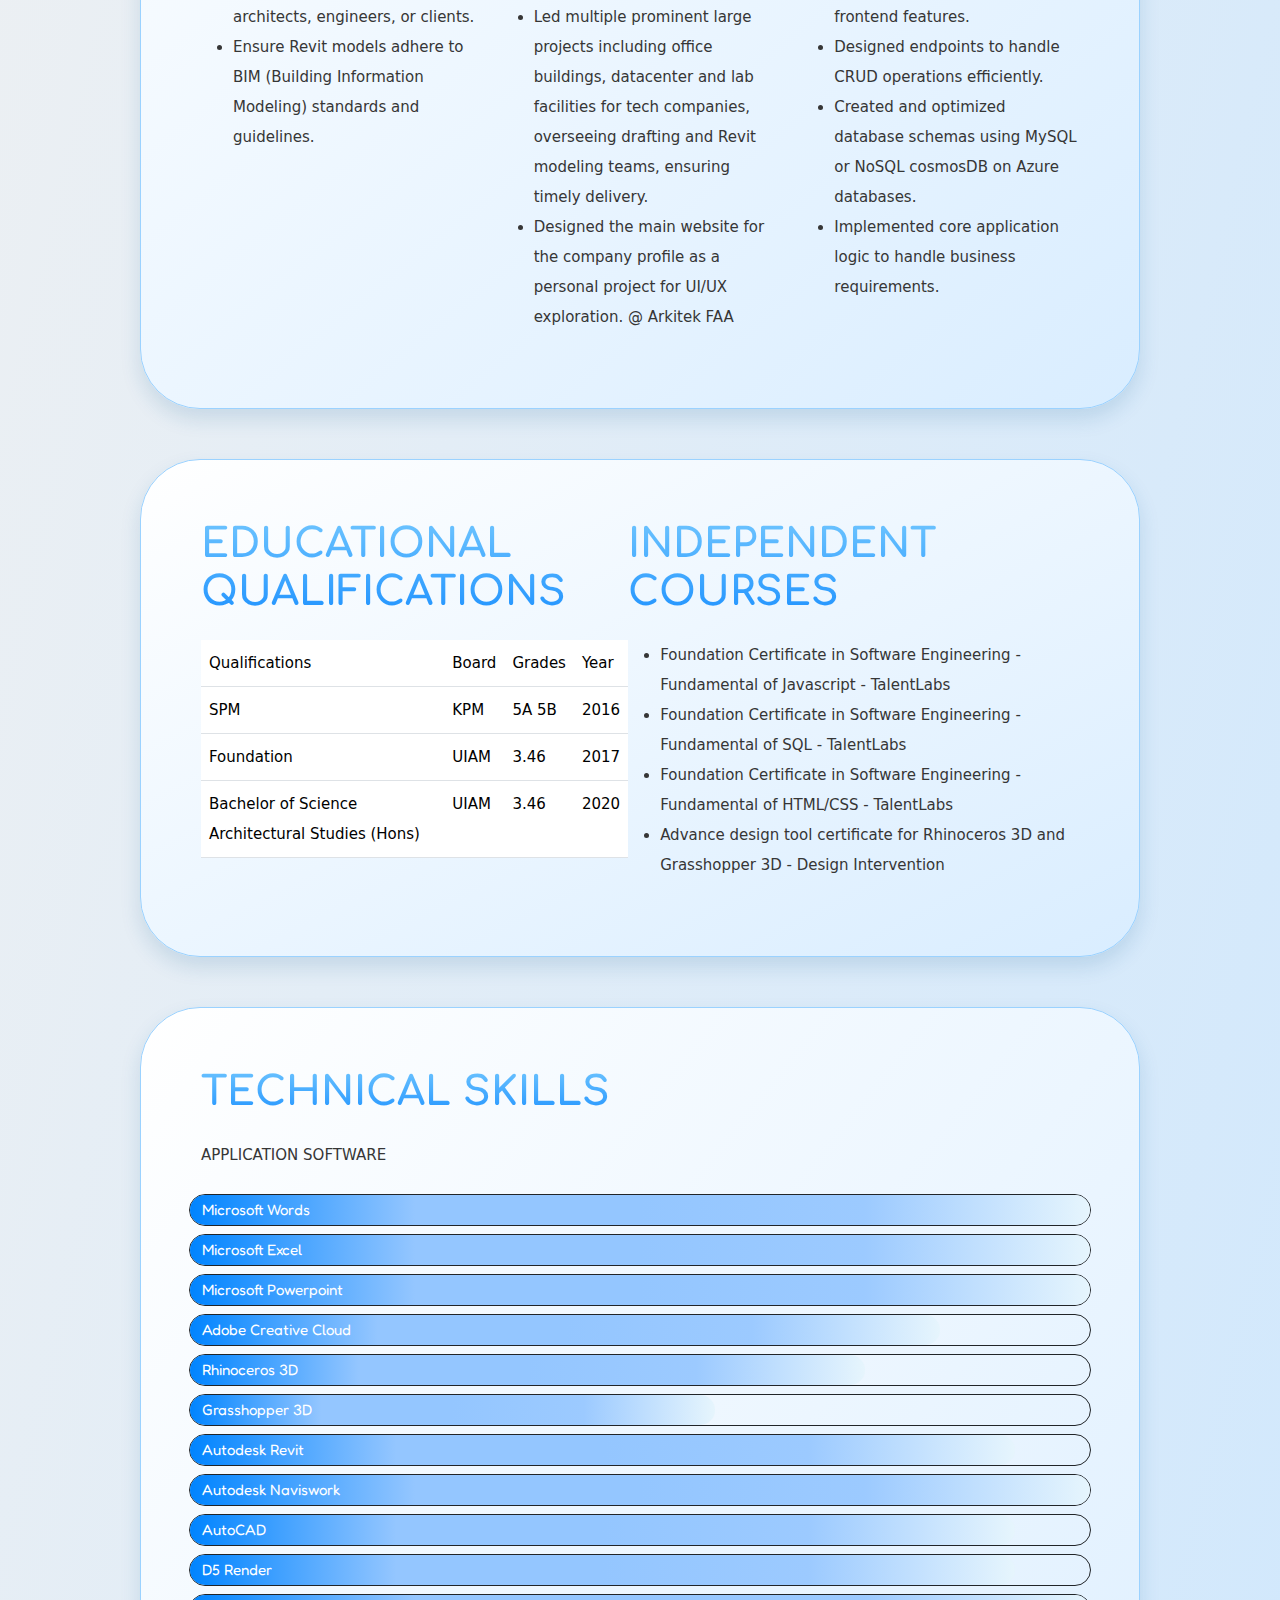
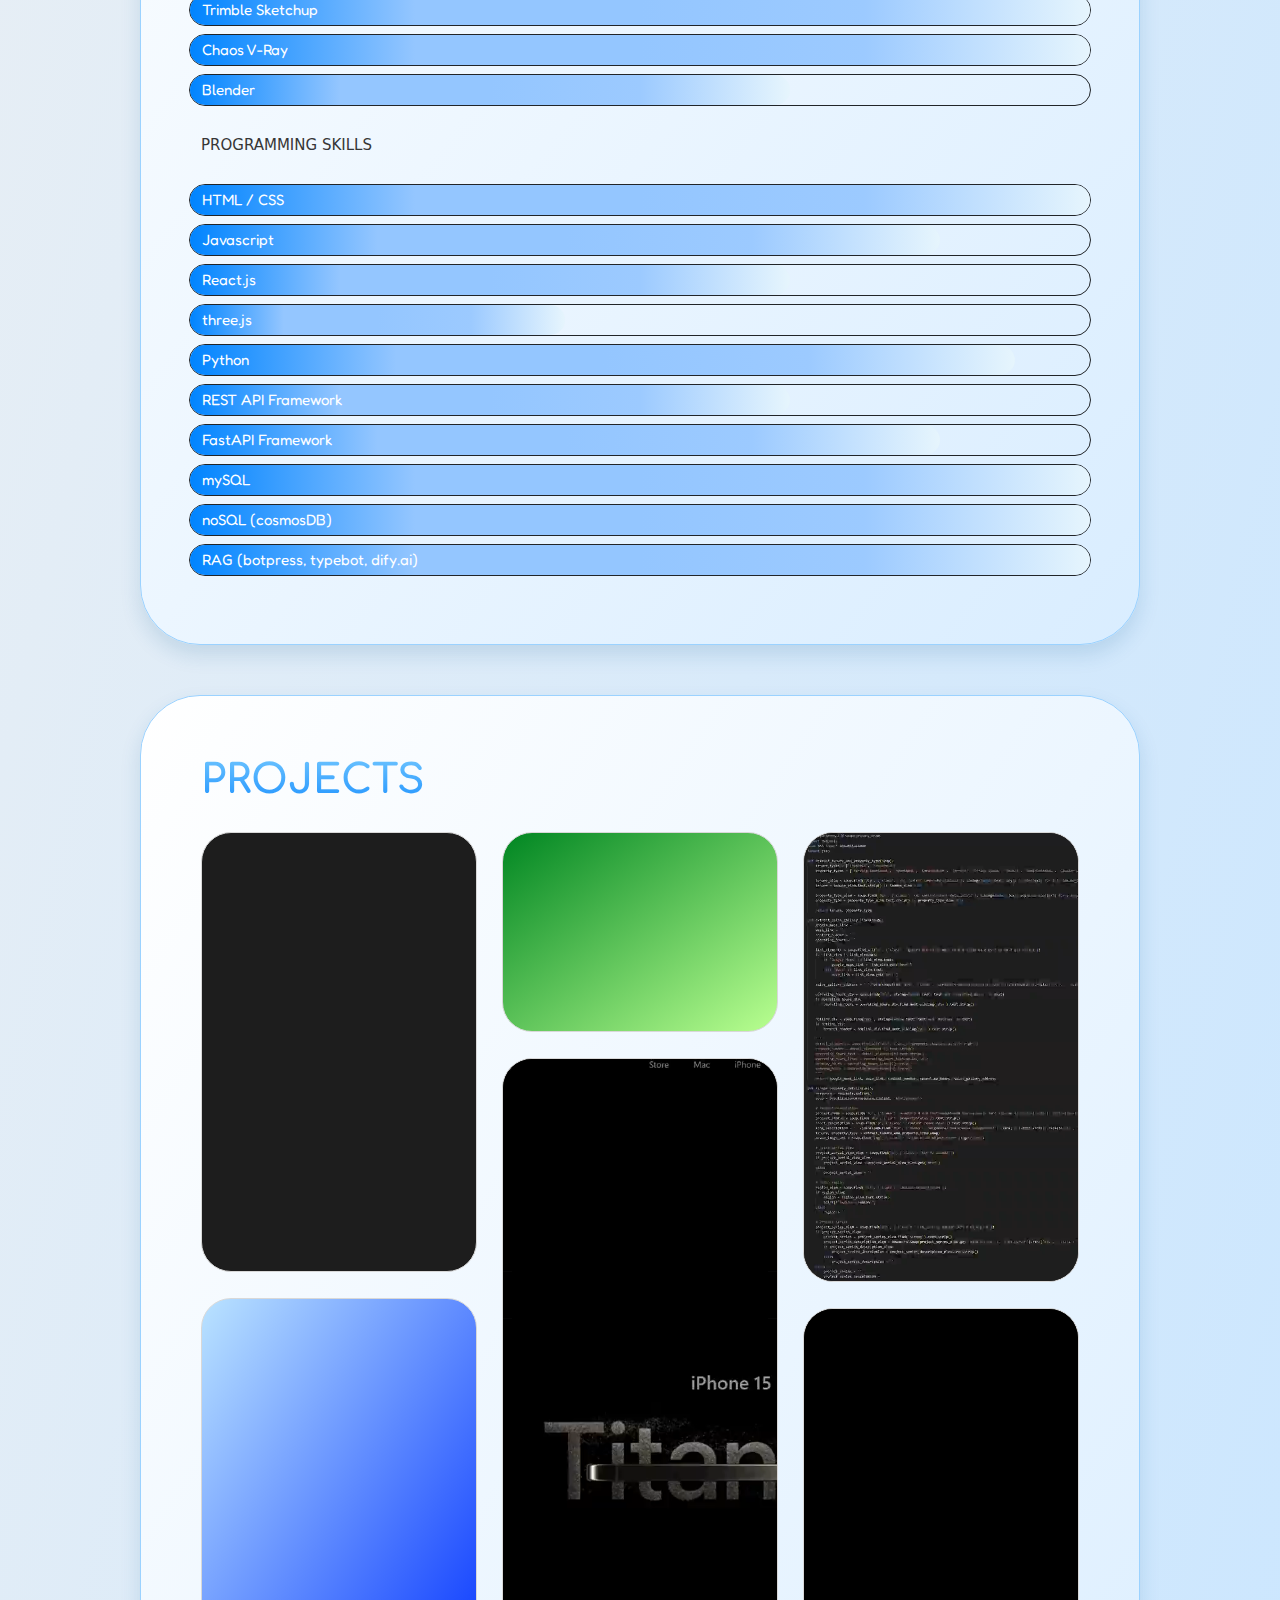
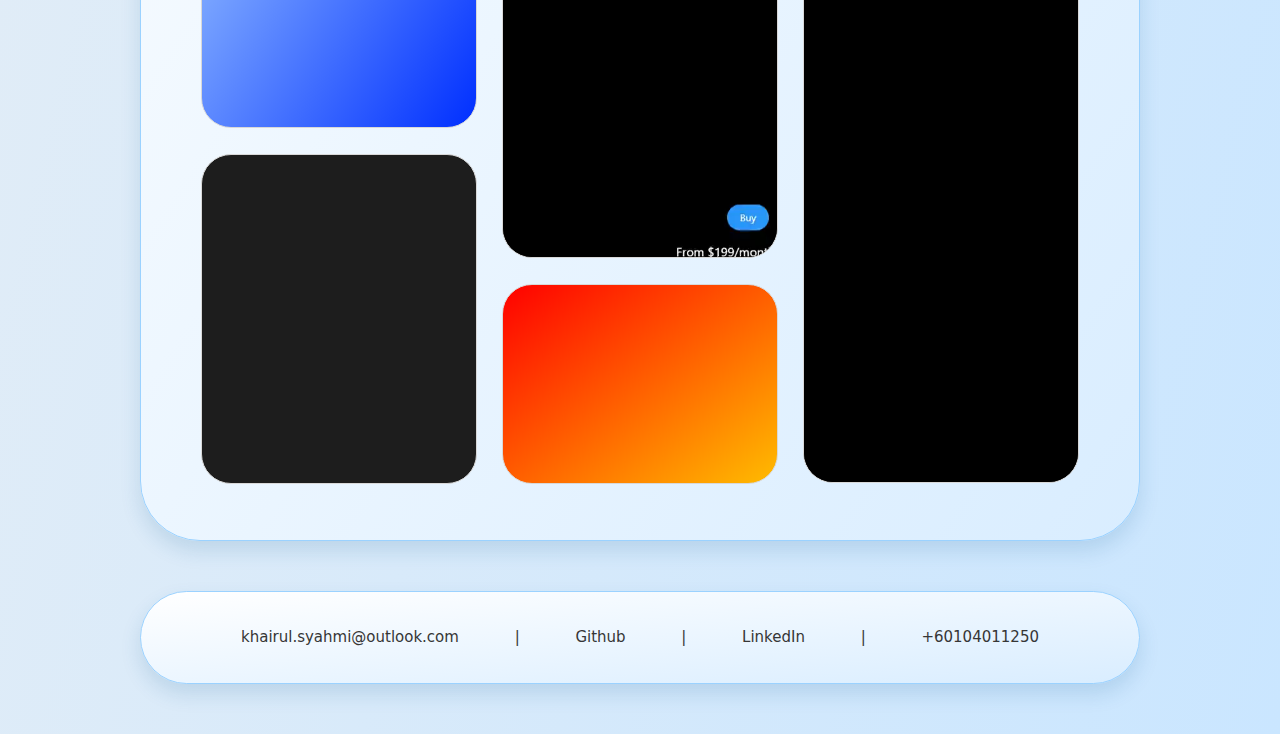
==== commit f1c09fba: "test" ====
--- a/index.html
+++ b/index.html
@@ -97,10 +97,10 @@
                 <h2 class="title">EDUCATIONAL QUALIFICATIONS</h2>
                 <table class="table mt-4 mb-4">
                     <tr>
-                        <th style="text-align: left; width: 65%;">Qualifications</th>
-                        <th style="width: 10%;">Board</th>
-                        <th style="width: 10%;">Grades</th>
-                        <th style="width: 10%;">Year</th>
+                        <td style="text-align: left; width: 65%;">Qualifications</td>
+                        <td style="width: 10%;">Board</td>
+                        <td style="width: 10%;">Grades</td>
+                        <td style="width: 10%;">Year</td>
                     </tr>
                     <tr>
                         <td>SPM</td>
--- a/cv.css
+++ b/cv.css
@@ -4,10 +4,6 @@
     user-select: none;
     line-height: 2;
     font-size: 15px;
-    font-family: "Quicksand", sans-serif;
-    font-optical-sizing: auto;
-    font-weight: 500;
-    font-style: normal;
 }
 
 h1, h2, h3, h4 {
@@ -18,6 +14,7 @@
 
 header, .Career, .Experience, .Qualifications, .Skills, .Objective, .Projects, .contact {
     color: #363636;
+    border: 1px solid #9bd2ff;
     margin: 50px auto;
     max-width: 1000px;
     padding: 60px;
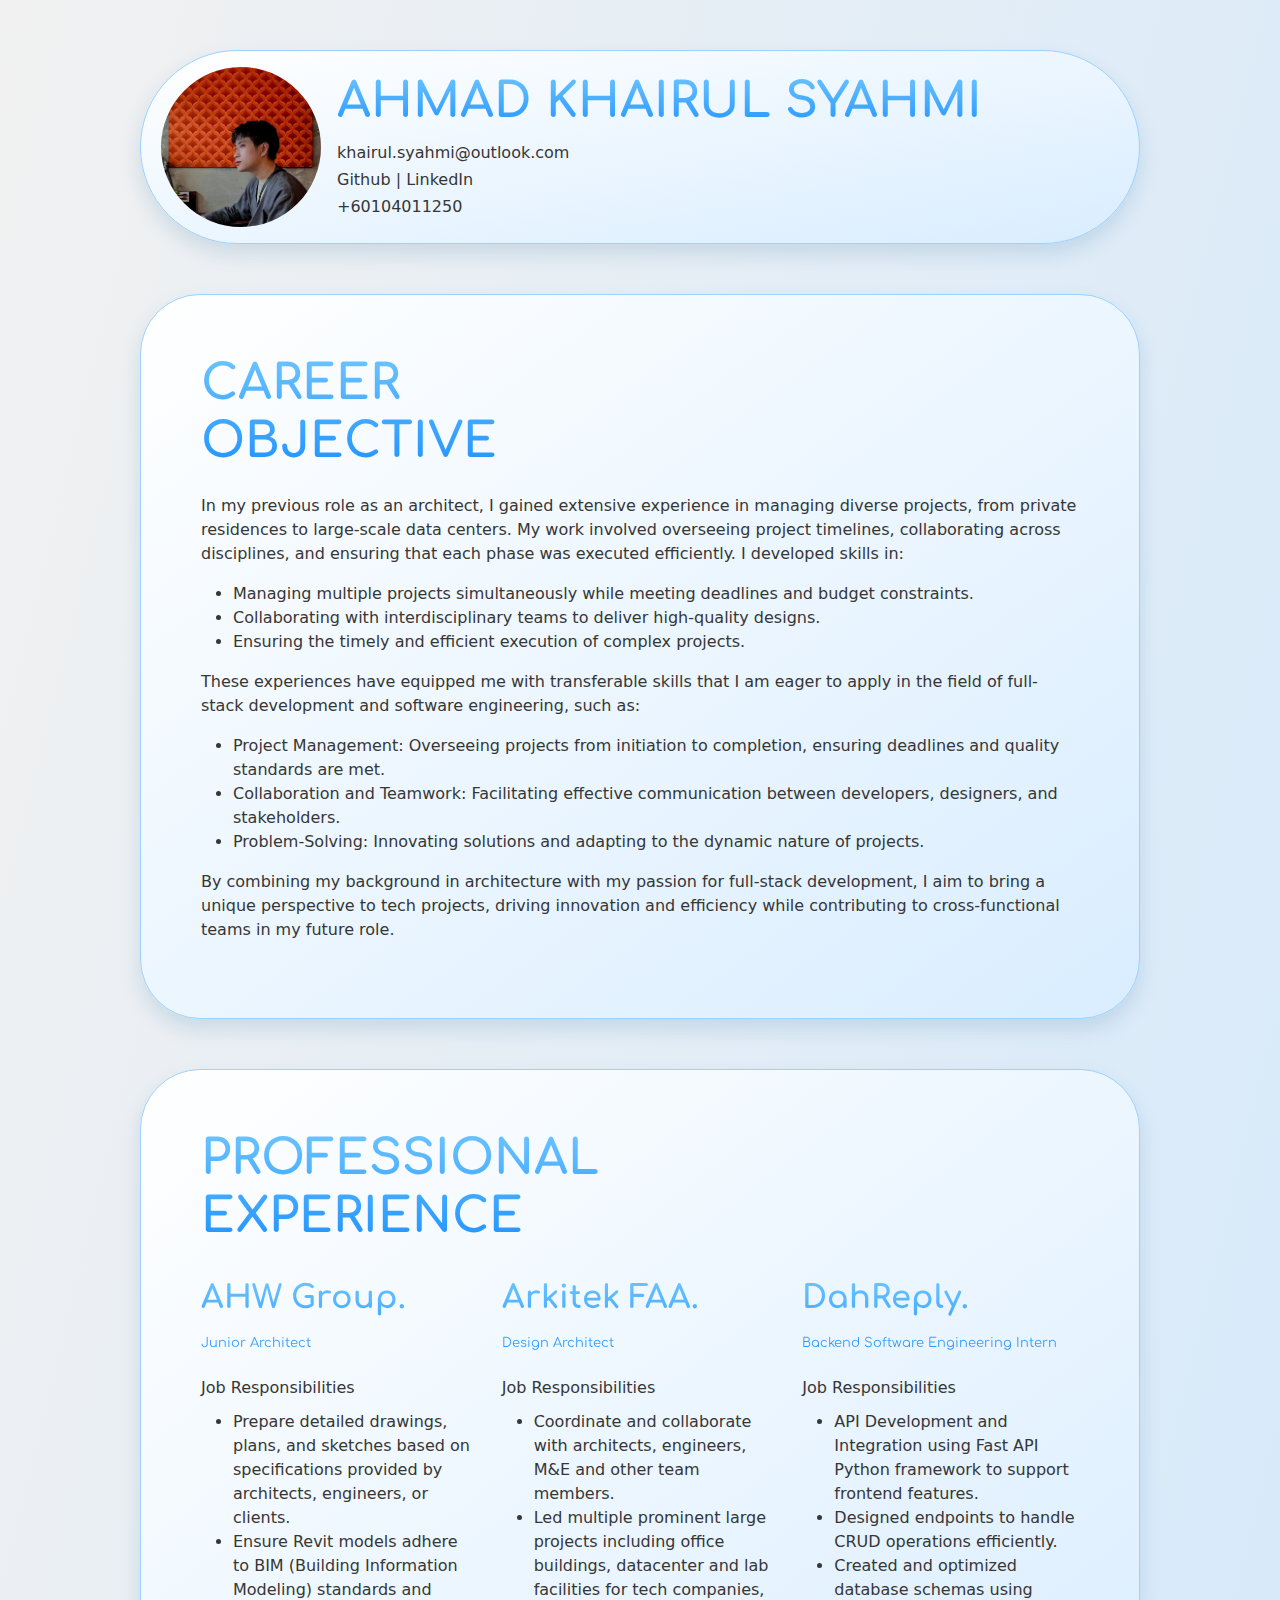
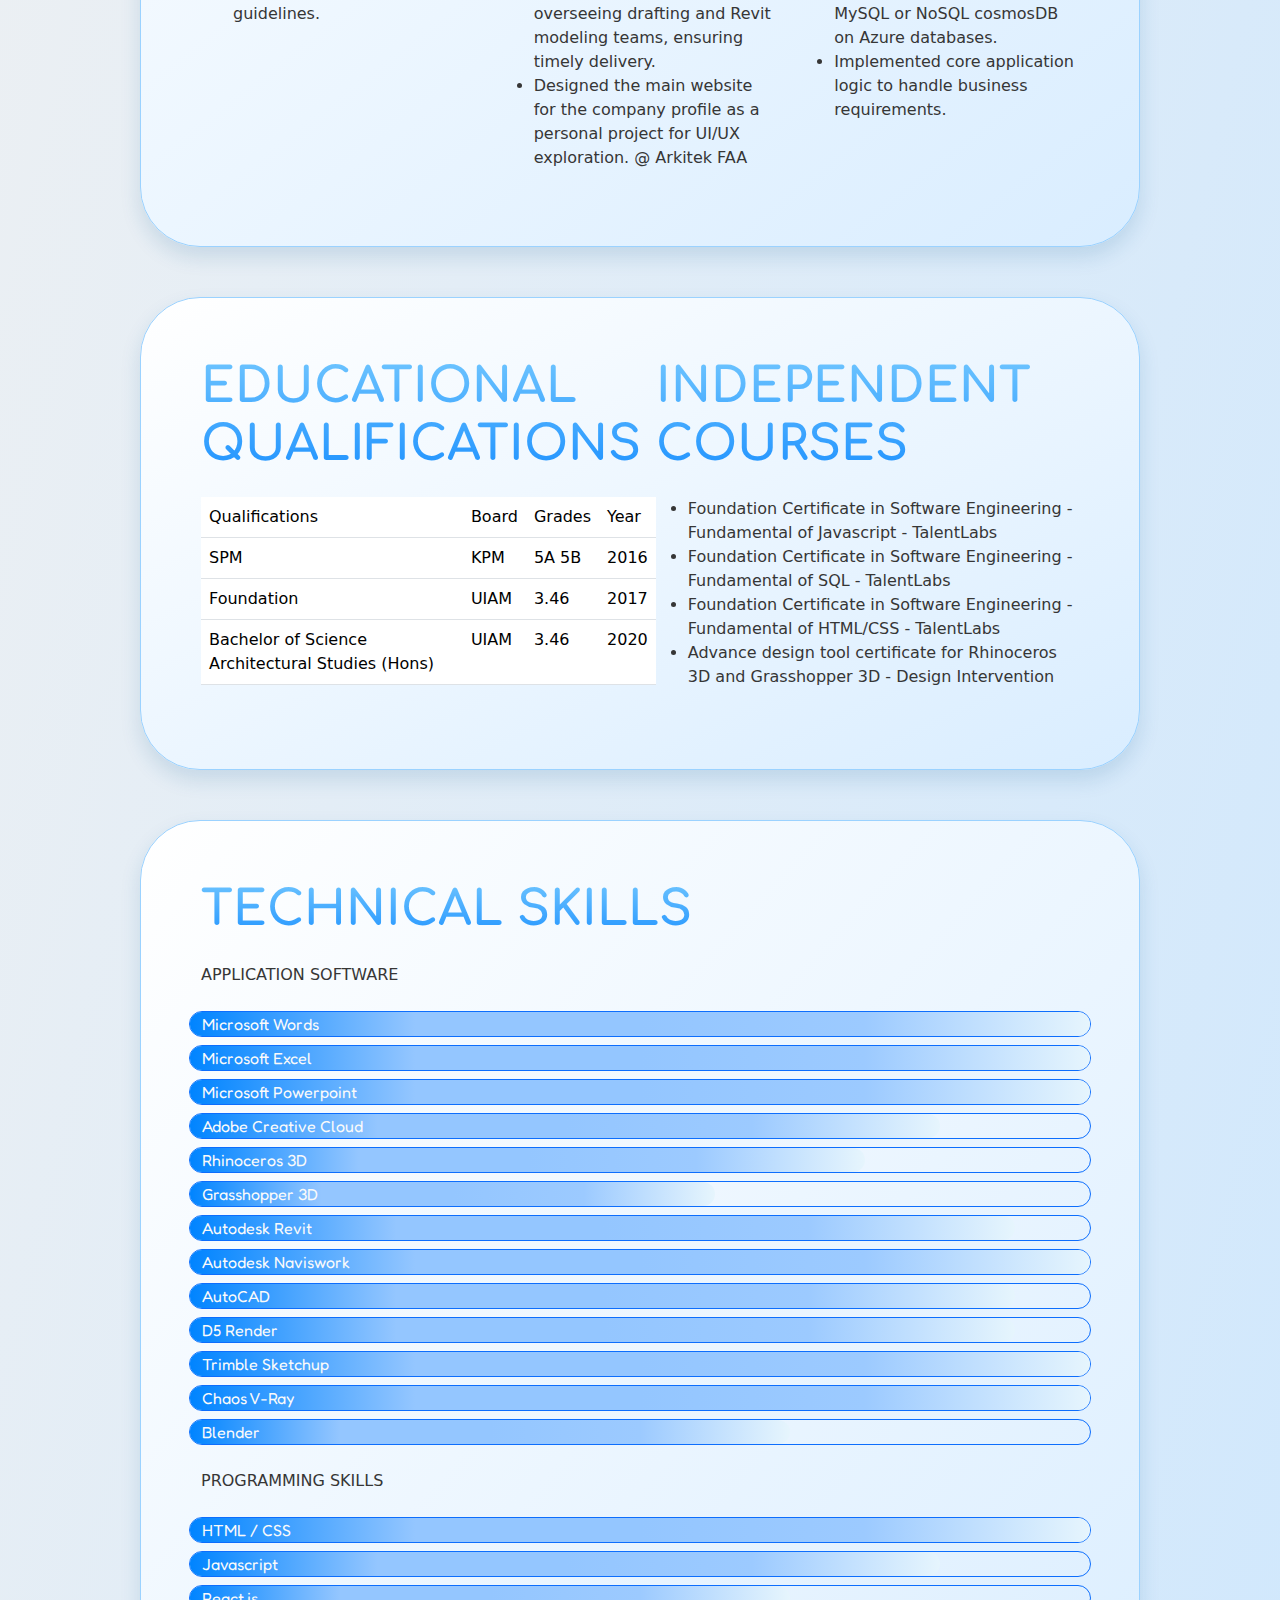
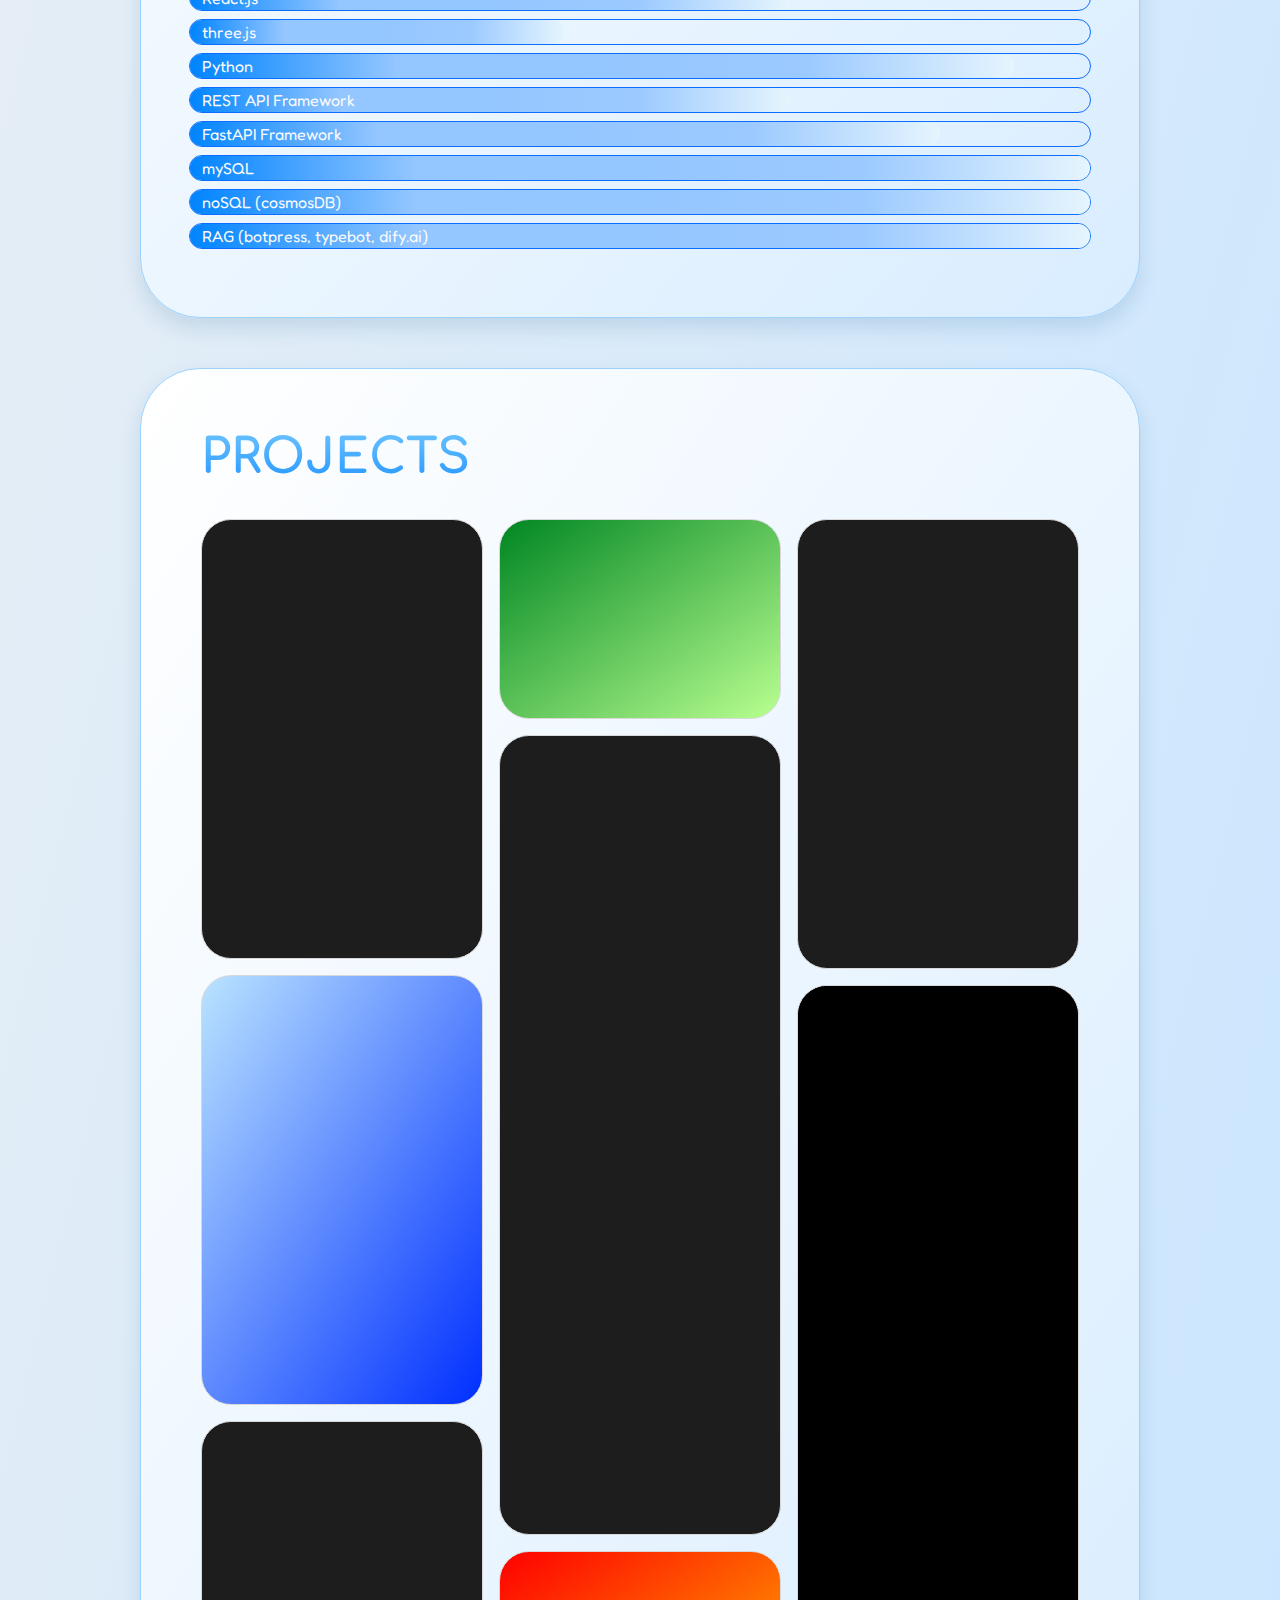
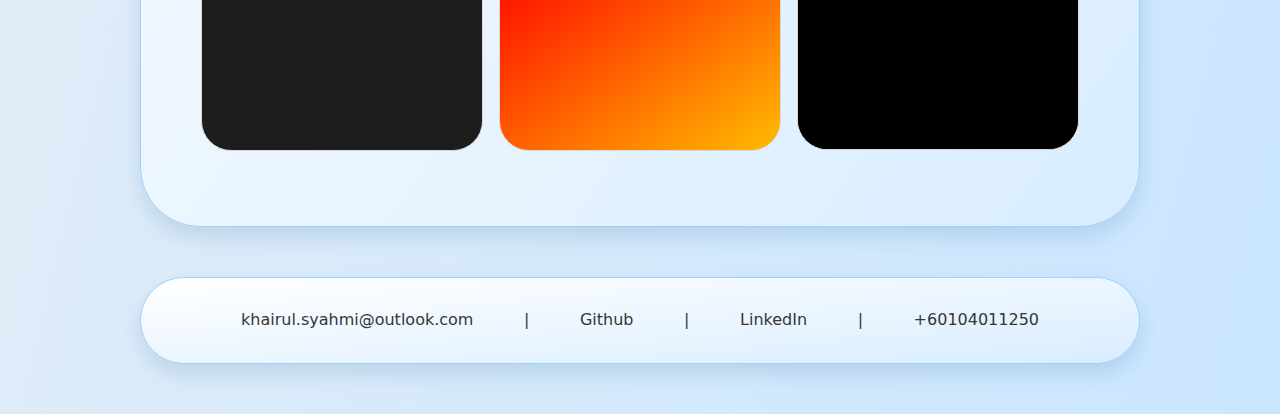
==== commit 8d279175: "test" ====
--- a/index.html
+++ b/index.html
@@ -139,97 +139,97 @@
         <div class="Skills">
             <h2 class="title">TECHNICAL SKILLS</h2>
                 <div class="mb-4 mt-4 text-uppercase">Application Software</div>
-                <div class="row border mb-2 border-dark text-white rounded-pill">
-                    <div class="col-12 bg-primary rounded-pill">Microsoft Words
-                    </div>
-                </div>
-                <div class="row border mb-2 border-dark text-white rounded-pill">
-                    <div class="col-12 bg-primary rounded-pill">Microsoft Excel
-                    </div>
-                </div>
-                <div class="row border mb-2 border-dark text-white rounded-pill">
-                    <div class="col-12 bg-primary rounded-pill">Microsoft Powerpoint
-                    </div>
-                </div>
-                <div class="row border mb-2 border-dark text-white rounded-pill">
-                    <div class="col-10 bg-primary rounded-pill">Adobe Creative Cloud
-                    </div>
-                </div>
-                <div class="row border mb-2 border-dark text-white rounded-pill">
-                    <div class="col-9 bg-primary rounded-pill">Rhinoceros 3D
-                    </div>
-                </div>
-                <div class="row border mb-2 border-dark text-white rounded-pill">
-                    <div class="col-7 bg-primary rounded-pill">Grasshopper 3D
-                    </div>
-                </div>
-                <div class="row border mb-2 border-dark text-white rounded-pill">
-                    <div class="col-11 bg-primary rounded-pill">Autodesk Revit
-                    </div>
-                </div>
-                <div class="row border mb-2 border-dark text-white rounded-pill">
-                    <div class="col-12 bg-primary rounded-pill">Autodesk Naviswork
-                    </div>
-                </div>
-                <div class="row border mb-2 border-dark text-white rounded-pill">
-                    <div class="col-11 bg-primary rounded-pill">AutoCAD
-                    </div>
-                </div>
-                <div class="row border mb-2 border-dark text-white rounded-pill">
-                    <div class="col-11 bg-primary rounded-pill">D5 Render
-                    </div>
-                </div>
-                <div class="row border mb-2 border-dark text-white rounded-pill">
-                    <div class="col-12 bg-primary rounded-pill">Trimble Sketchup
-                    </div>
-                </div>
-                <div class="row border mb-2 border-dark text-white rounded-pill">
-                    <div class="col-12 bg-primary rounded-pill">Chaos V-Ray
-                    </div>
-                </div>
-                <div class="row border mb-2 border-dark text-white rounded-pill">
-                    <div class="col-8 bg-primary rounded-pill">Blender
+                <div class="row border mb-2 border-primary rounded-pill">
+                    <div class="col-12 rounded-pill">Microsoft Words
+                    </div>
+                </div>
+                <div class="row border mb-2 border-primary rounded-pill">
+                    <div class="col-12 rounded-pill">Microsoft Excel
+                    </div>
+                </div>
+                <div class="row border mb-2 border-primary rounded-pill">
+                    <div class="col-12 rounded-pill">Microsoft Powerpoint
+                    </div>
+                </div>
+                <div class="row border mb-2 border-primary rounded-pill">
+                    <div class="col-10 rounded-pill">Adobe Creative Cloud
+                    </div>
+                </div>
+                <div class="row border mb-2 border-primary rounded-pill">
+                    <div class="col-9 rounded-pill">Rhinoceros 3D
+                    </div>
+                </div>
+                <div class="row border mb-2 border-primary rounded-pill">
+                    <div class="col-7 rounded-pill">Grasshopper 3D
+                    </div>
+                </div>
+                <div class="row border mb-2 border-primary rounded-pill">
+                    <div class="col-11 rounded-pill">Autodesk Revit
+                    </div>
+                </div>
+                <div class="row border mb-2 border-primary rounded-pill">
+                    <div class="col-12 rounded-pill">Autodesk Naviswork
+                    </div>
+                </div>
+                <div class="row border mb-2 border-primary rounded-pill">
+                    <div class="col-11 rounded-pill">AutoCAD
+                    </div>
+                </div>
+                <div class="row border mb-2 border-primary rounded-pill">
+                    <div class="col-11 rounded-pill">D5 Render
+                    </div>
+                </div>
+                <div class="row border mb-2 border-primary rounded-pill">
+                    <div class="col-12 rounded-pill">Trimble Sketchup
+                    </div>
+                </div>
+                <div class="row border mb-2 border-primary rounded-pill">
+                    <div class="col-12 rounded-pill">Chaos V-Ray
+                    </div>
+                </div>
+                <div class="row border mb-2 border-primary rounded-pill">
+                    <div class="col-8 rounded-pill">Blender
                     </div>
                 </div>
                 <div class="mb-4 mt-4 text-uppercase">Programming Skills</div>
-                <div class="row border mb-2 border-dark text-white rounded-pill">
-                    <div class="col-12 bg-primary rounded-pill">HTML / CSS
-                    </div>
-                </div>
-                <div class="row border mb-2 border-dark text-white rounded-pill">
-                    <div class="col-10 bg-primary rounded-pill">Javascript
-                    </div>
-                </div>
-                <div class="row border mb-2 border-dark text-white rounded-pill">
-                    <div class="col-8 bg-primary rounded-pill">React.js
-                    </div>
-                </div>
-                <div class="row border mb-2 border-dark text-white rounded-pill">
-                    <div class="col-5 bg-primary rounded-pill">three.js
-                    </div>
-                </div>
-                <div class="row border mb-2 border-dark text-white rounded-pill">
-                    <div class="col-11 bg-primary rounded-pill">Python
-                    </div>
-                </div>
-                <div class="row border mb-2 border-dark text-white rounded-pill">
-                    <div class="col-8 bg-primary rounded-pill">REST API Framework
-                    </div>
-                </div>
-                <div class="row border mb-2 border-dark text-white rounded-pill">
-                    <div class="col-10 bg-primary rounded-pill">FastAPI Framework
-                    </div>
-                </div>
-                <div class="row border mb-2 border-dark text-white rounded-pill">
-                    <div class="col-12 bg-primary rounded-pill">mySQL
-                    </div>
-                </div>
-                <div class="row border mb-2 border-dark text-white rounded-pill">
-                    <div class="col-12 bg-primary rounded-pill">noSQL (cosmosDB)
-                    </div>
-                </div>
-                <div class="row border mb-2 border-dark text-white rounded-pill">
-                    <div class="col-12 bg-primary rounded-pill">RAG (botpress, typebot, dify.ai)
+                <div class="row border mb-2 border-primary rounded-pill">
+                    <div class="col-12 rounded-pill">HTML / CSS
+                    </div>
+                </div>
+                <div class="row border mb-2 border-primary rounded-pill">
+                    <div class="col-10 rounded-pill">Javascript
+                    </div>
+                </div>
+                <div class="row border mb-2 border-primary rounded-pill">
+                    <div class="col-8 rounded-pill">React.js
+                    </div>
+                </div>
+                <div class="row border mb-2 border-primary rounded-pill">
+                    <div class="col-5 rounded-pill">three.js
+                    </div>
+                </div>
+                <div class="row border mb-2 border-primary rounded-pill">
+                    <div class="col-11 rounded-pill">Python
+                    </div>
+                </div>
+                <div class="row border mb-2 border-primary rounded-pill">
+                    <div class="col-8 rounded-pill">REST API Framework
+                    </div>
+                </div>
+                <div class="row border mb-2 border-primary rounded-pill">
+                    <div class="col-10 rounded-pill">FastAPI Framework
+                    </div>
+                </div>
+                <div class="row border mb-2 border-primary rounded-pill">
+                    <div class="col-12 rounded-pill">mySQL
+                    </div>
+                </div>
+                <div class="row border mb-2 border-primary rounded-pill">
+                    <div class="col-12 rounded-pill">noSQL (cosmosDB)
+                    </div>
+                </div>
+                <div class="row border mb-2 border-primary rounded-pill">
+                    <div class="col-12 rounded-pill">RAG (botpress, typebot, dify.ai)
                     </div>
                 </div>
         </div>
--- a/cv.css
+++ b/cv.css
@@ -1,9 +1,8 @@
 body {
-    margin: 40px;
+    margin: 30px;
     background: linear-gradient(to top left, #cae6ff, #f1f1f1);
     user-select: none;
-    line-height: 2;
-    font-size: 15px;
+    font-size: 1rem;
 }
 
 h1, h2, h3, h4 {
@@ -31,19 +30,18 @@
 }
 
 header {
-    padding: 20px;
-    border-radius: 200px;
+    padding: 1rem;
+    border-radius: 7.5rem;
     display: flex;
     flex-direction: row;
     align-items: center;
 }
 
 header img[alt=selfie] {
-    width: 200px;
-    margin-right: 30px;
-    margin-left: 5px;
+    width: 10rem;
+    margin-right: 1rem;
+    margin-left: 0.25rem;
     border-radius: 50%;
-    float: left;
 }
 
 .Qualifications {
@@ -60,8 +58,8 @@
     margin-bottom: 10px;
 }
 
-.username, .title, .company {
-    font-size: 40px;
+.company, .username, .title {
+    font-size: 3rem;
     background: linear-gradient(to bottom, rgb(109, 196, 255), rgb(32, 147, 255));
     background-clip: text;
     -webkit-background-clip: text;
@@ -69,9 +67,8 @@
     color: transparent;
 }
 
-
 .company {
-    font-size: 28px;
+    font-size: 2rem;
     margin-top: 10px;
 }
 
@@ -79,7 +76,6 @@
     font-size: 18x;
     line-height: 1.7;
 }
-
 
 .contact {
     display: flex;
@@ -97,27 +93,24 @@
     background-position: center center;
     font-family: 'Fredoka', sans-serif;
     transition: background 0.5s ease-in-out;
-}
-
-.col-12:hover, .col-11:hover, .col-10:hover, .col-9:hover, .col-8:hover, .col-7:hover, .col-6:hover, .col-5:hover {
+    color: #fafafa
+}
+
+col-12:hover, .col-11:hover, .col-10:hover, .col-9:hover, .col-8:hover, .col-7:hover, .col-6:hover, .col-5:hover {
     background: linear-gradient(to right, rgb(0, 119, 255), rgb(185, 221, 255));
 }
 
 .masonry-with-columns {
     columns: 3 200px;
-    column-gap: 25px;
-    margin-bottom: -30px;
-    margin-top: -10px;
 }
 
 .masonry-with-columns .project-item {
+    columns: 3 200px;
     position: relative;
     border: 1px solid #d8d8d8;
     color: white;
     margin: 0 1rem 1rem 0;
-    display: inline-block;
     width: 100%;
-    text-align: center;
     font-family: system-ui;
     font-weight: 900;
     font-size: 2rem;
@@ -145,11 +138,9 @@
 .overlay-text {
     position: absolute;
     top: 50%;
-    left: 50%;
     transform: translate(-50%, -50%);
     color: white;
-    font-size: 18px;
-    font-weight: bold;
+    font-size: 1rem;
     z-index: 1;
     opacity: 0;
     transition: opacity 0.3s ease;
@@ -201,55 +192,27 @@
 .masonry-with-columns div:nth-child(5) { height: 800px}
 .masonry-with-columns div:nth-child(6) { height: 200px}
 .masonry-with-columns div:nth-child(7) { height: 450px}
-.masonry-with-columns div:nth-child(8) { height: 775px}
+.masonry-with-columns div:nth-child(8) { height: 765px}
 
   @media screen and (max-width: 768px) {
     body {
-        zoom: 65%;
-        line-height: 1.5;
-        font-size: 15px;
-    }
-
-    header, .Career, .Experience, .Qualifications, .Skills, .Objective, .Projects, .contact {
-        border: 1px solid #ebebeb;
-        box-shadow: 0 10px 20px rgba(4, 94, 155, 0.1);
-    }
-
-    .Career:hover, .Experience:hover, .Qualifications:hover, 
-    .Objective:hover, header:hover {
-        transform: translateY(-15px);
-        box-shadow: 0 10px 20px rgba(4, 94, 155, 0.35);
-    }
-
-    .username {
-        font-size: 18px;
-    }
-
+        zoom: 70%;
+    }
+
+    .company, .username, .title {
+        font-size: 1.5rem;
+    }
+
+    .links {
+        font-size: 0.75rem;
+    }
+    
     .Qualifications {
         flex-direction: column;
     }
 
-    .links {
-        font-size: 10px;
-        line-height: 1.5;
-    }
-
-    .title {
-        font-size: 20px;
-    }
-
-    .contact {
-        line-height: 1;
-        padding: 50px;
-        display: flexbox;
-        margin-bottom: -5px;
-    }
-
     header img[alt=selfie] {
         width: 150px;
-        margin-right: 20px;
-        margin-left: 5px;
-        border-radius: 50%;
         float: left;
     }
 
@@ -262,6 +225,7 @@
     .masonry-with-columns .project-item {
         opacity: 1;
         background-color: rgba(0, 0, 0, 0.3);
+        margin: 0 0 2rem 0;
     }
 
     .overlay-text {
@@ -271,17 +235,9 @@
         left: 50%;
         transform: translate(-50%, -50%);
         color: white;
-        font-size: 13px;
+        font-size: 1rem;
         font-weight: bold;
         z-index: 1;
         line-height: 1.5;
     }
-
-    th {
-        font-size: 13px;
-    }
-
-    .col-12, .col-11, .col-10, .col-9, .col-8, .col-7, .col-6, .col-5 {
-        font-size: 10px;
-    }
 }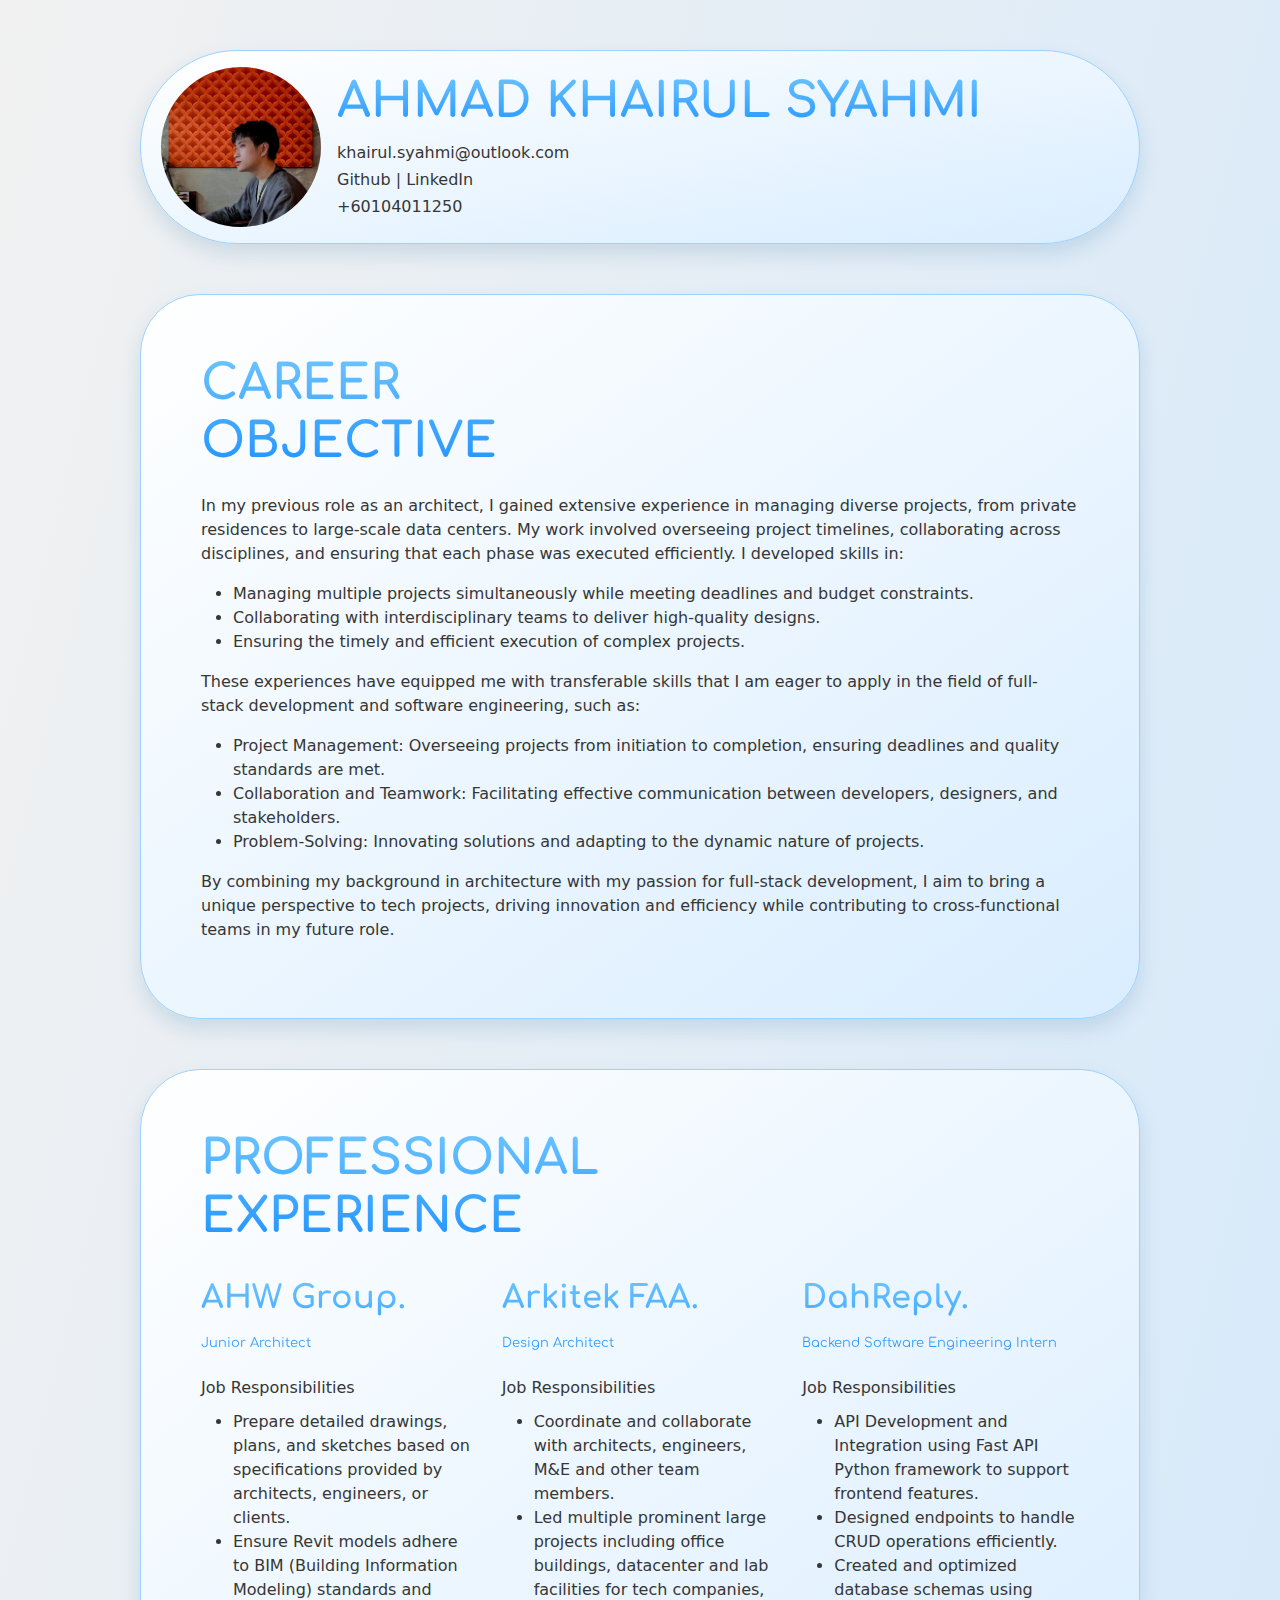
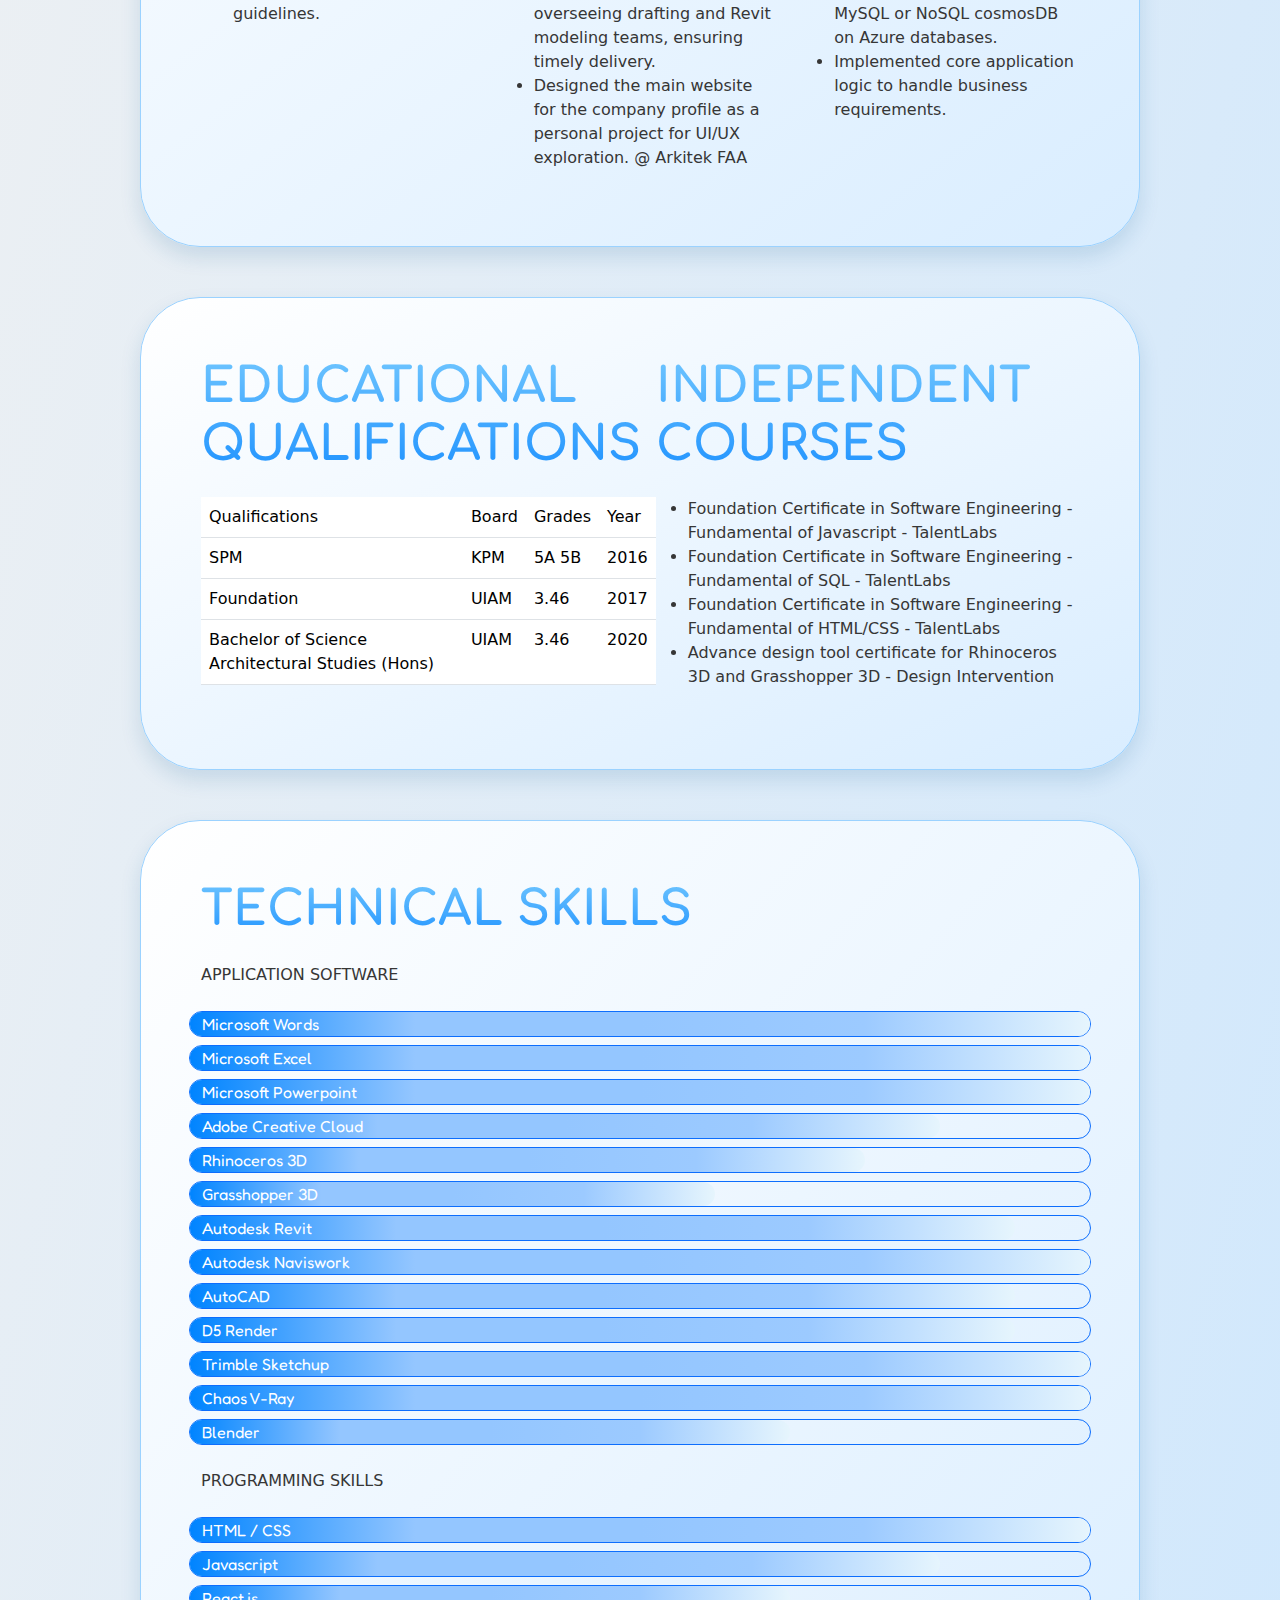
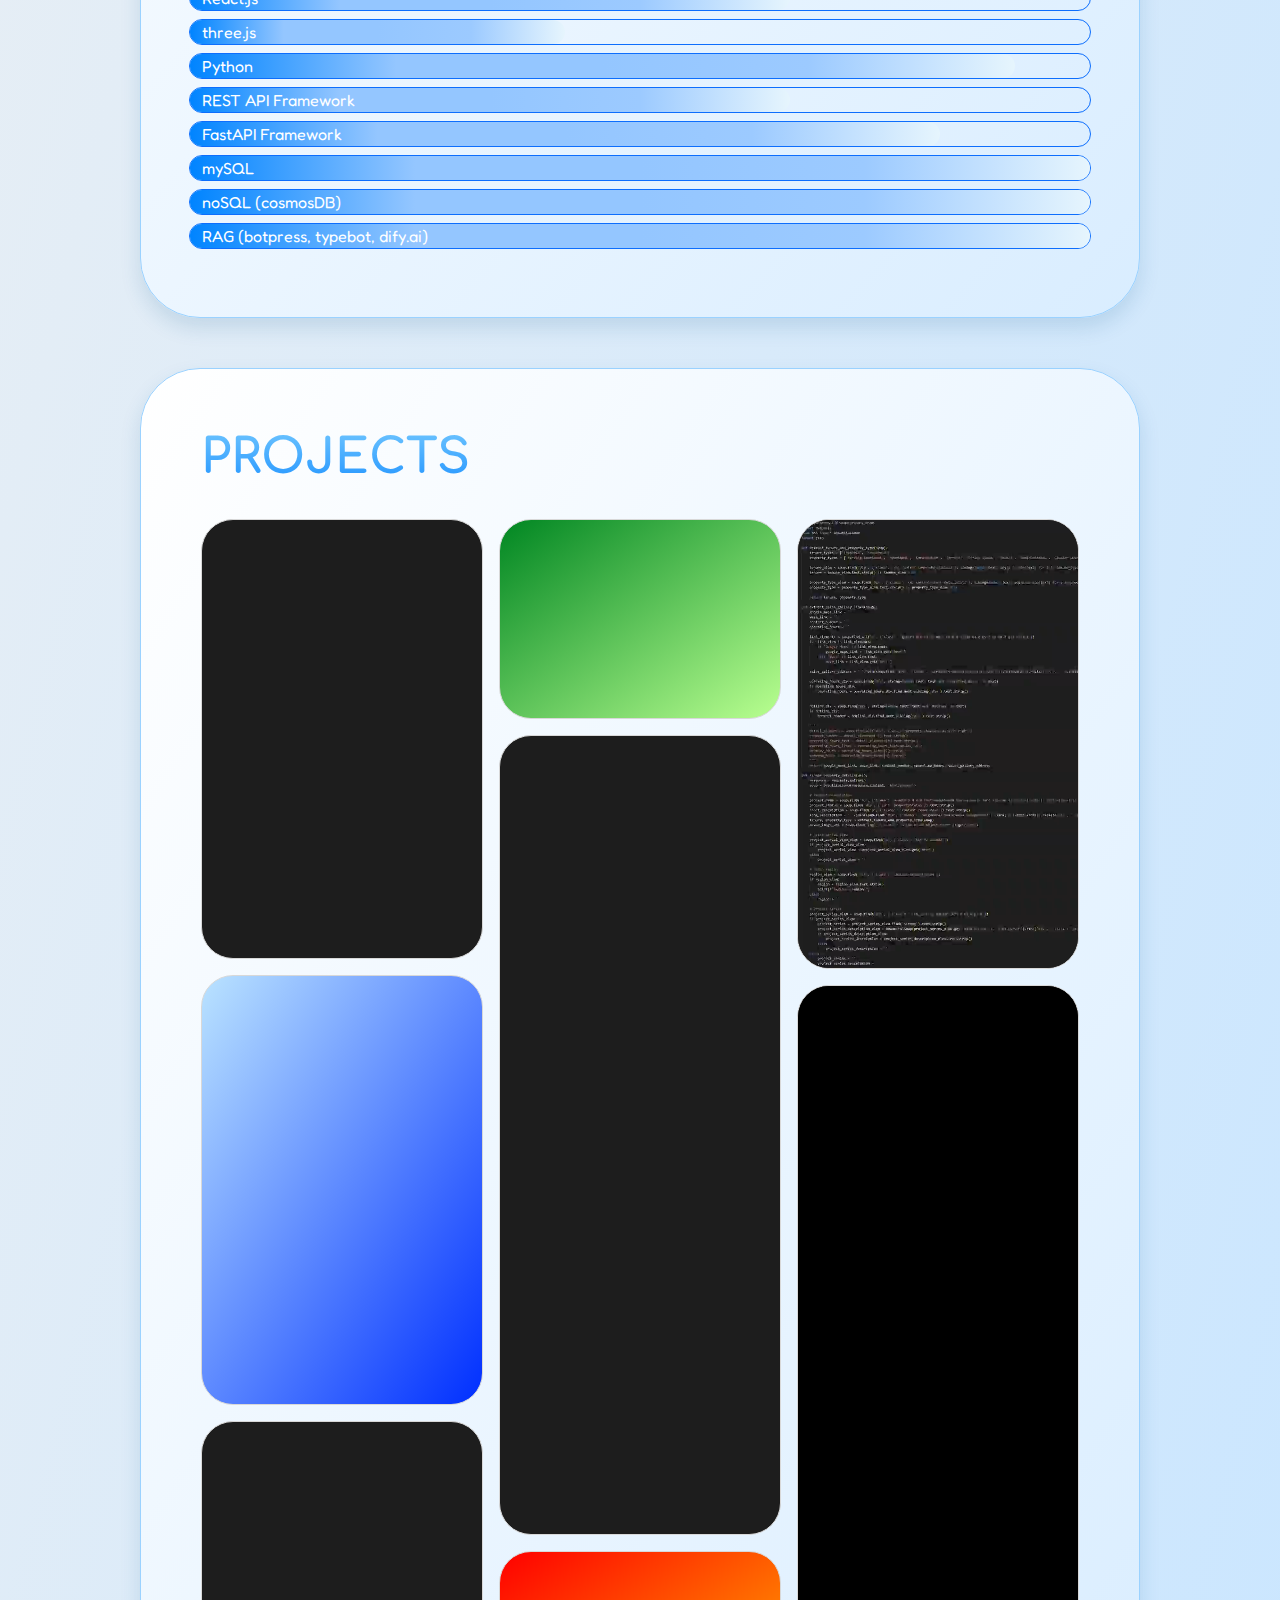
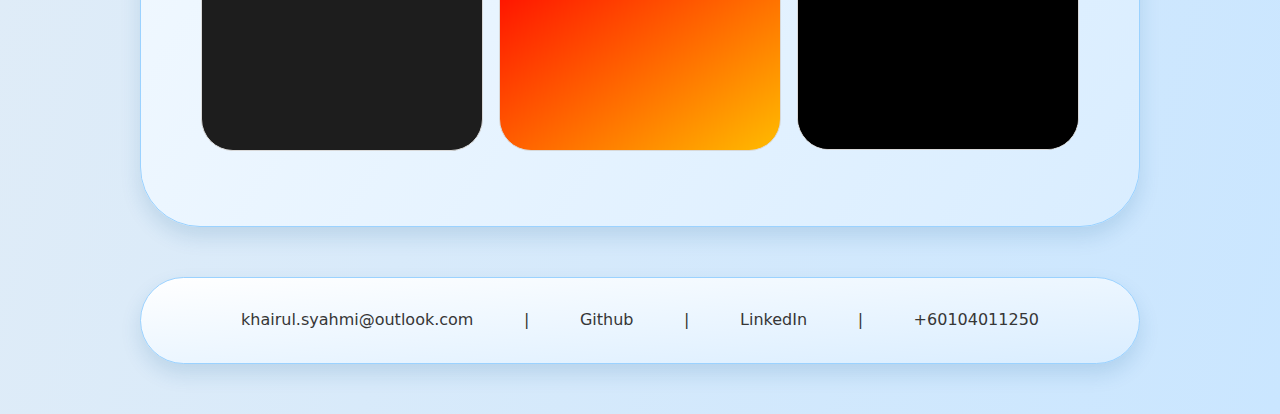
==== commit cf95b704: "test" ====
--- a/index.html
+++ b/index.html
@@ -138,101 +138,35 @@
 
         <div class="Skills">
             <h2 class="title">TECHNICAL SKILLS</h2>
-                <div class="mb-4 mt-4 text-uppercase">Application Software</div>
-                <div class="row border mb-2 border-primary rounded-pill">
-                    <div class="col-12 rounded-pill">Microsoft Words
-                    </div>
-                </div>
-                <div class="row border mb-2 border-primary rounded-pill">
-                    <div class="col-12 rounded-pill">Microsoft Excel
-                    </div>
-                </div>
-                <div class="row border mb-2 border-primary rounded-pill">
-                    <div class="col-12 rounded-pill">Microsoft Powerpoint
-                    </div>
-                </div>
-                <div class="row border mb-2 border-primary rounded-pill">
-                    <div class="col-10 rounded-pill">Adobe Creative Cloud
-                    </div>
-                </div>
-                <div class="row border mb-2 border-primary rounded-pill">
-                    <div class="col-9 rounded-pill">Rhinoceros 3D
-                    </div>
-                </div>
-                <div class="row border mb-2 border-primary rounded-pill">
-                    <div class="col-7 rounded-pill">Grasshopper 3D
-                    </div>
-                </div>
-                <div class="row border mb-2 border-primary rounded-pill">
-                    <div class="col-11 rounded-pill">Autodesk Revit
-                    </div>
-                </div>
-                <div class="row border mb-2 border-primary rounded-pill">
-                    <div class="col-12 rounded-pill">Autodesk Naviswork
-                    </div>
-                </div>
-                <div class="row border mb-2 border-primary rounded-pill">
-                    <div class="col-11 rounded-pill">AutoCAD
-                    </div>
-                </div>
-                <div class="row border mb-2 border-primary rounded-pill">
-                    <div class="col-11 rounded-pill">D5 Render
-                    </div>
-                </div>
-                <div class="row border mb-2 border-primary rounded-pill">
-                    <div class="col-12 rounded-pill">Trimble Sketchup
-                    </div>
-                </div>
-                <div class="row border mb-2 border-primary rounded-pill">
-                    <div class="col-12 rounded-pill">Chaos V-Ray
-                    </div>
-                </div>
-                <div class="row border mb-2 border-primary rounded-pill">
-                    <div class="col-8 rounded-pill">Blender
-                    </div>
-                </div>
-                <div class="mb-4 mt-4 text-uppercase">Programming Skills</div>
-                <div class="row border mb-2 border-primary rounded-pill">
-                    <div class="col-12 rounded-pill">HTML / CSS
-                    </div>
-                </div>
-                <div class="row border mb-2 border-primary rounded-pill">
-                    <div class="col-10 rounded-pill">Javascript
-                    </div>
-                </div>
-                <div class="row border mb-2 border-primary rounded-pill">
-                    <div class="col-8 rounded-pill">React.js
-                    </div>
-                </div>
-                <div class="row border mb-2 border-primary rounded-pill">
-                    <div class="col-5 rounded-pill">three.js
-                    </div>
-                </div>
-                <div class="row border mb-2 border-primary rounded-pill">
-                    <div class="col-11 rounded-pill">Python
-                    </div>
-                </div>
-                <div class="row border mb-2 border-primary rounded-pill">
-                    <div class="col-8 rounded-pill">REST API Framework
-                    </div>
-                </div>
-                <div class="row border mb-2 border-primary rounded-pill">
-                    <div class="col-10 rounded-pill">FastAPI Framework
-                    </div>
-                </div>
-                <div class="row border mb-2 border-primary rounded-pill">
-                    <div class="col-12 rounded-pill">mySQL
-                    </div>
-                </div>
-                <div class="row border mb-2 border-primary rounded-pill">
-                    <div class="col-12 rounded-pill">noSQL (cosmosDB)
-                    </div>
-                </div>
-                <div class="row border mb-2 border-primary rounded-pill">
-                    <div class="col-12 rounded-pill">RAG (botpress, typebot, dify.ai)
-                    </div>
-                </div>
-        </div>
+            <div class="mb-4 mt-4 text-uppercase">Application Software</div>
+            <div class="row border mb-2 border-primary rounded-pill"><div class="col-12 rounded-pill">Microsoft Words</div></div>
+            <div class="row border mb-2 border-primary rounded-pill"><div class="col-12 rounded-pill">Microsoft Excel</div></div>
+            <div class="row border mb-2 border-primary rounded-pill"><div class="col-12 rounded-pill">Microsoft Powerpoint</div></div>
+            <div class="row border mb-2 border-primary rounded-pill"><div class="col-10 rounded-pill">Adobe Creative Cloud</div></div>
+            <div class="row border mb-2 border-primary rounded-pill"><div class="col-9 rounded-pill">Rhinoceros 3D</div></div>
+            <div class="row border mb-2 border-primary rounded-pill"><div class="col-7 rounded-pill">Grasshopper 3D</div></div>
+            <div class="row border mb-2 border-primary rounded-pill"><div class="col-11 rounded-pill">Autodesk Revit</div></div>
+            <div class="row border mb-2 border-primary rounded-pill"><div class="col-12 rounded-pill">Autodesk Naviswork</div></div>
+            <div class="row border mb-2 border-primary rounded-pill"><div class="col-11 rounded-pill">AutoCAD</div></div>
+            <div class="row border mb-2 border-primary rounded-pill"><div class="col-11 rounded-pill">D5 Render</div></div>
+            <div class="row border mb-2 border-primary rounded-pill"><div class="col-12 rounded-pill">Trimble Sketchup</div></div>
+            <div class="row border mb-2 border-primary rounded-pill"><div class="col-12 rounded-pill">Chaos V-Ray</div></div>
+            <div class="row border mb-2 border-primary rounded-pill"><div class="col-8 rounded-pill">Blender</div></div>
+        
+            <!-- Programming Skills Section -->
+            <div class="mb-4 mt-4 text-uppercase">Programming Skills</div>
+            <div class="row border mb-2 border-primary rounded-pill"><div class="col-12 rounded-pill">HTML / CSS</div></div>
+            <div class="row border mb-2 border-primary rounded-pill"><div class="col-10 rounded-pill">Javascript</div></div>
+            <div class="row border mb-2 border-primary rounded-pill"><div class="col-8 rounded-pill">React.js</div></div>
+            <div class="row border mb-2 border-primary rounded-pill"><div class="col-5 rounded-pill">three.js</div></div>
+            <div class="row border mb-2 border-primary rounded-pill"><div class="col-11 rounded-pill">Python</div></div>
+            <div class="row border mb-2 border-primary rounded-pill"><div class="col-8 rounded-pill">REST API Framework</div></div>
+            <div class="row border mb-2 border-primary rounded-pill"><div class="col-10 rounded-pill">FastAPI Framework</div></div>
+            <div class="row border mb-2 border-primary rounded-pill"><div class="col-12 rounded-pill">mySQL</div></div>
+            <div class="row border mb-2 border-primary rounded-pill"><div class="col-12 rounded-pill">noSQL (cosmosDB)</div></div>
+            <div class="row border mb-2 border-primary rounded-pill"><div class="col-12 rounded-pill">RAG (botpress, typebot, dify.ai)</div></div>
+        </div>
+
 
         <div class="Projects">
             <h2 class="title">PROJECTS</h2><br>
--- a/cv.css
+++ b/cv.css
@@ -93,11 +93,8 @@
     background-position: center center;
     font-family: 'Fredoka', sans-serif;
     transition: background 0.5s ease-in-out;
-    color: #fafafa
-}
-
-col-12:hover, .col-11:hover, .col-10:hover, .col-9:hover, .col-8:hover, .col-7:hover, .col-6:hover, .col-5:hover {
-    background: linear-gradient(to right, rgb(0, 119, 255), rgb(185, 221, 255));
+    
+    color: #ffffff
 }
 
 .masonry-with-columns {
@@ -112,9 +109,8 @@
     margin: 0 1rem 1rem 0;
     width: 100%;
     font-family: system-ui;
-    font-weight: 900;
     font-size: 2rem;
-    border-radius: 30px;
+    border-radius: 2rem;
     overflow: hidden;
     background-color: #1d1d1d;
     transition: background 0.3s ease, box-shadow 0.3s ease, transform 0.2s ease;
@@ -138,6 +134,7 @@
 .overlay-text {
     position: absolute;
     top: 50%;
+    left: 50%;
     transform: translate(-50%, -50%);
     color: white;
     font-size: 1rem;
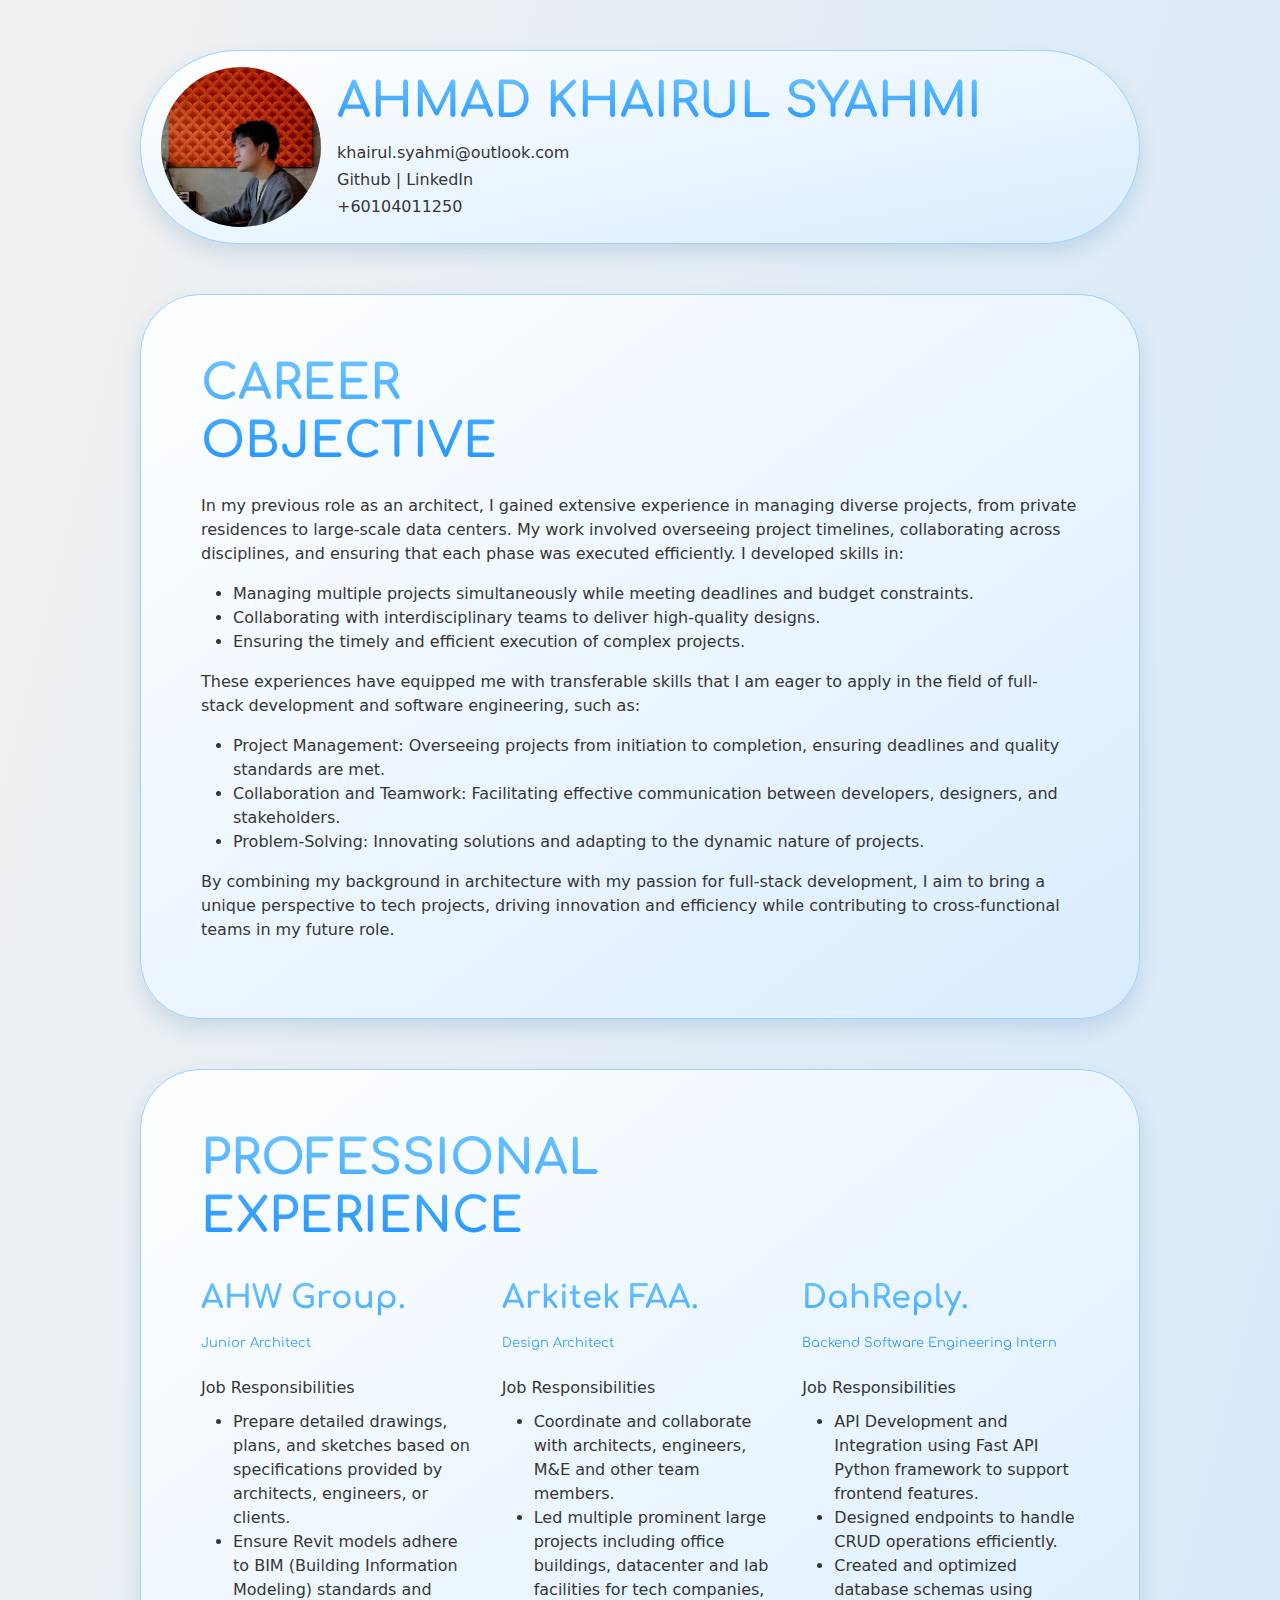
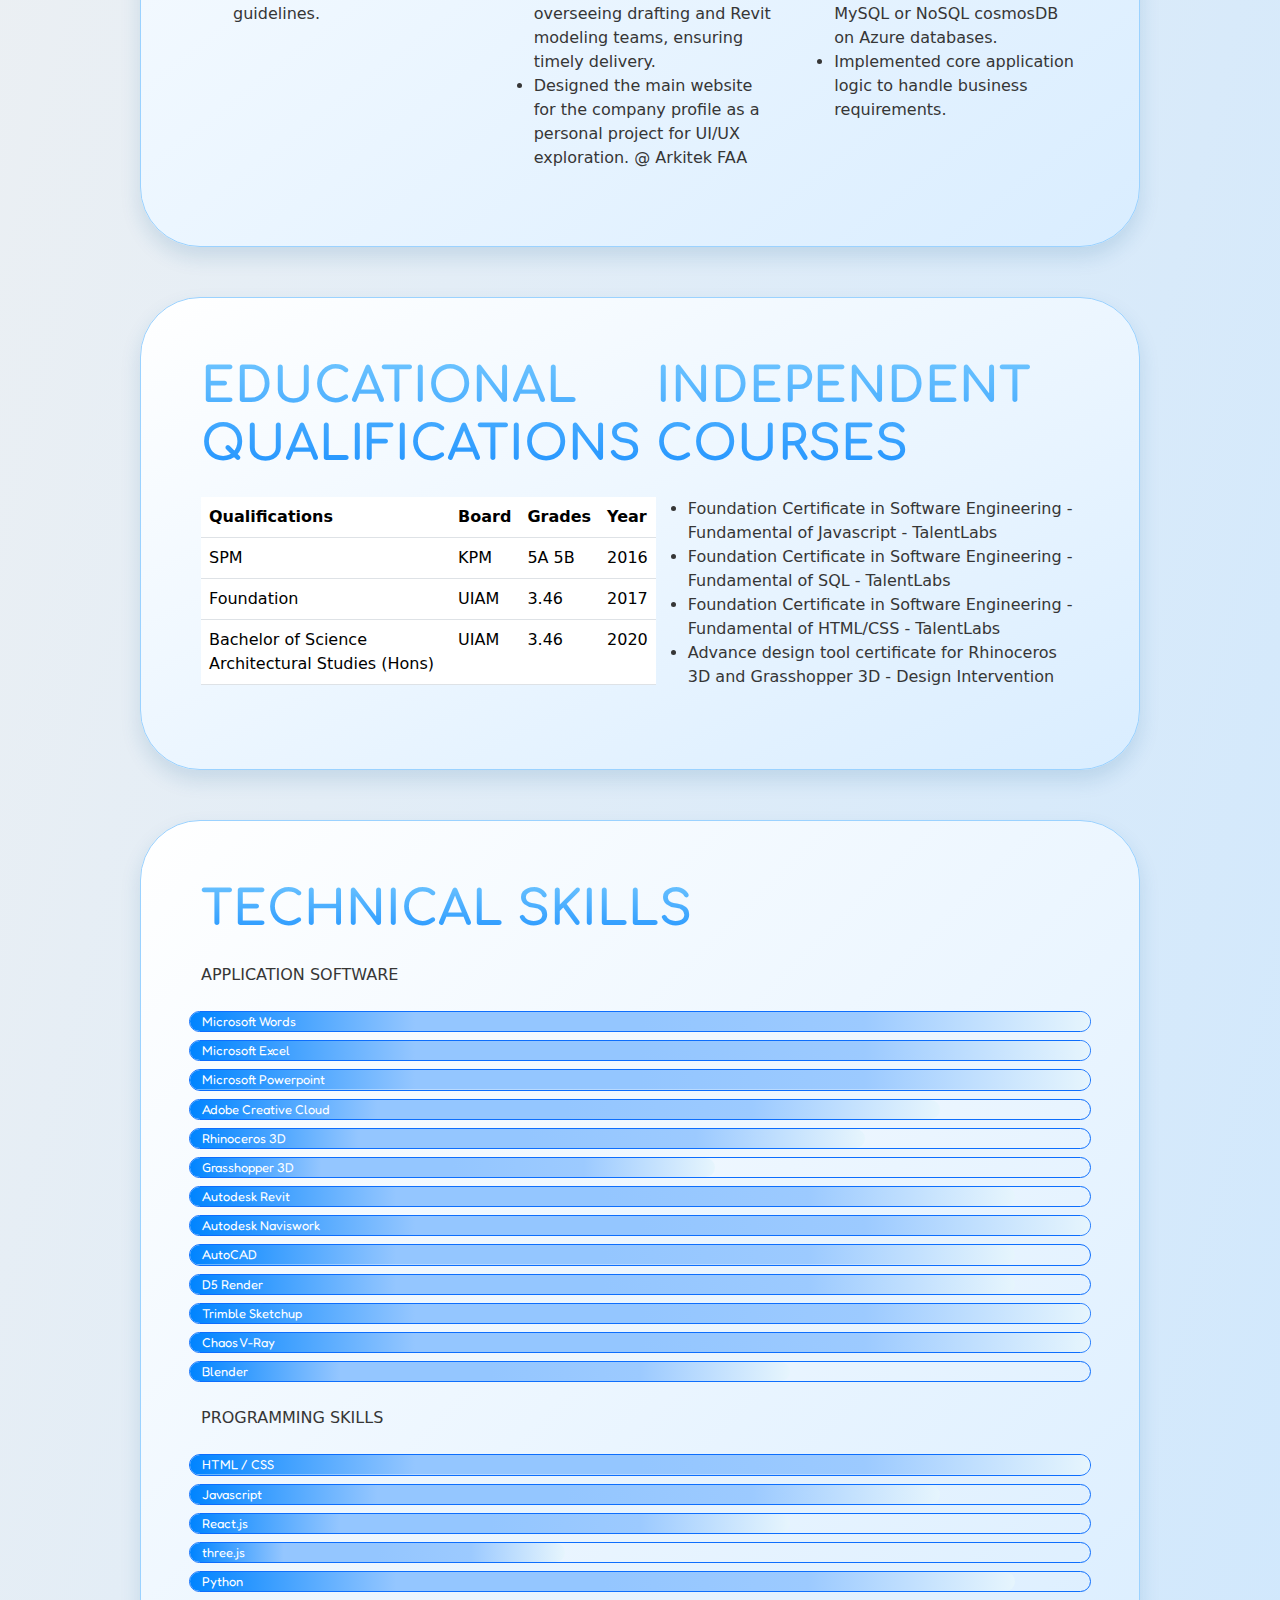
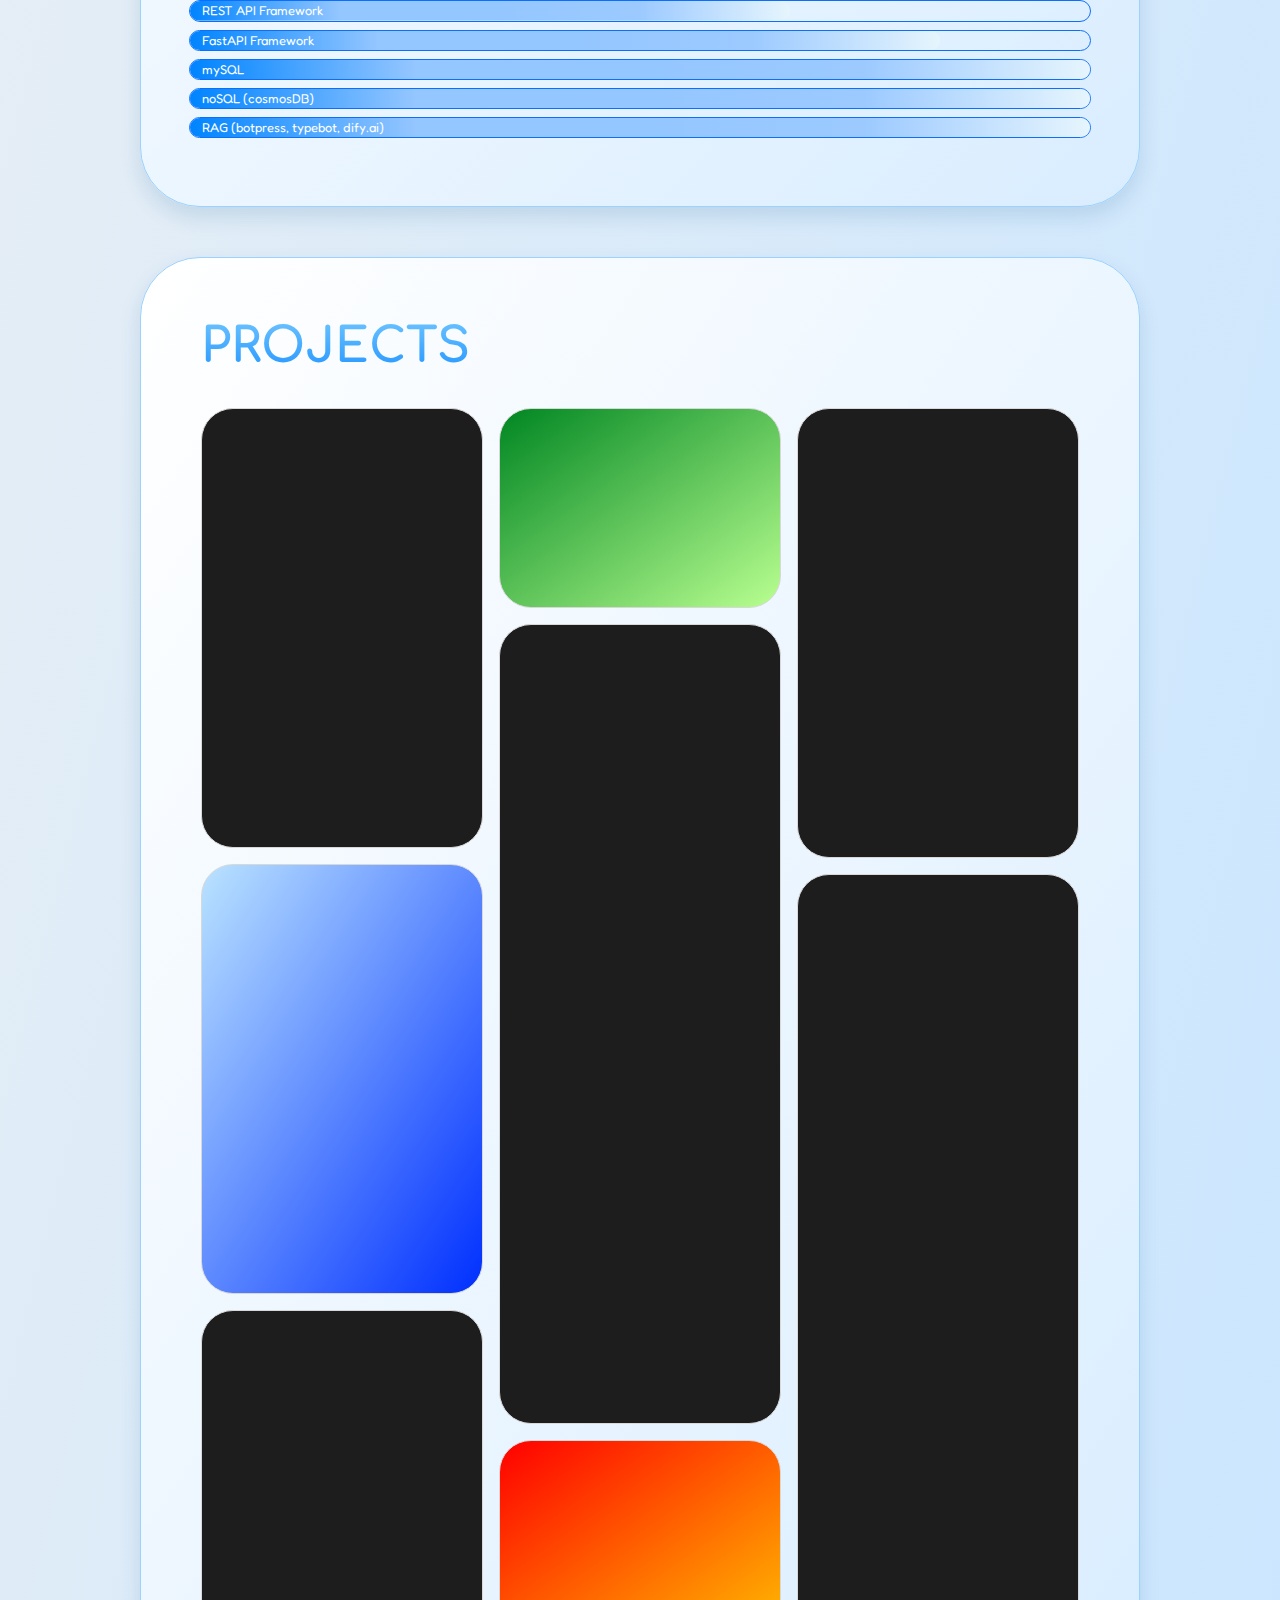
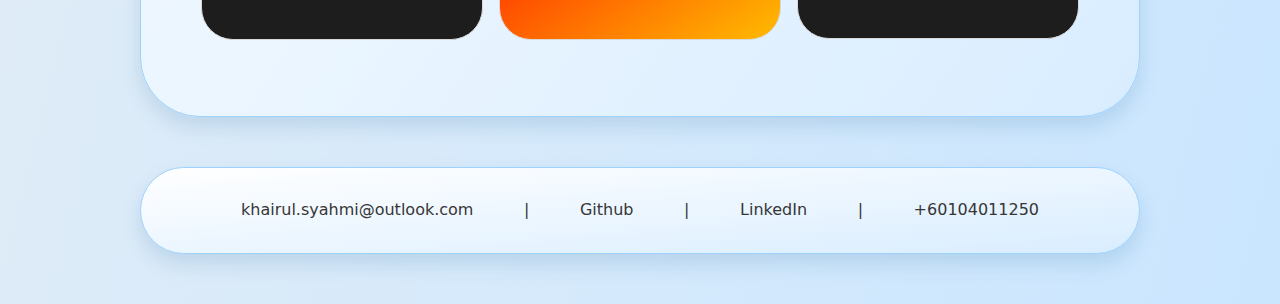
==== commit 47a4e45e: "test" ====
--- a/index.html
+++ b/index.html
@@ -96,7 +96,7 @@
             <div class="pe-6">
                 <h2 class="title">EDUCATIONAL QUALIFICATIONS</h2>
                 <table class="table mt-4 mb-4">
-                    <tr>
+                    <tr class="fw-bold">
                         <td style="text-align: left; width: 65%;">Qualifications</td>
                         <td style="width: 10%;">Board</td>
                         <td style="width: 10%;">Grades</td>
--- a/cv.css
+++ b/cv.css
@@ -93,10 +93,9 @@
     background-position: center center;
     font-family: 'Fredoka', sans-serif;
     transition: background 0.5s ease-in-out;
-    
+    font-size: 0.8rem;
     color: #ffffff
 }
-
 .masonry-with-columns {
     columns: 3 200px;
 }
@@ -193,7 +192,7 @@
 
   @media screen and (max-width: 768px) {
     body {
-        zoom: 70%;
+        zoom: 65%;
     }
 
     .company, .username, .title {
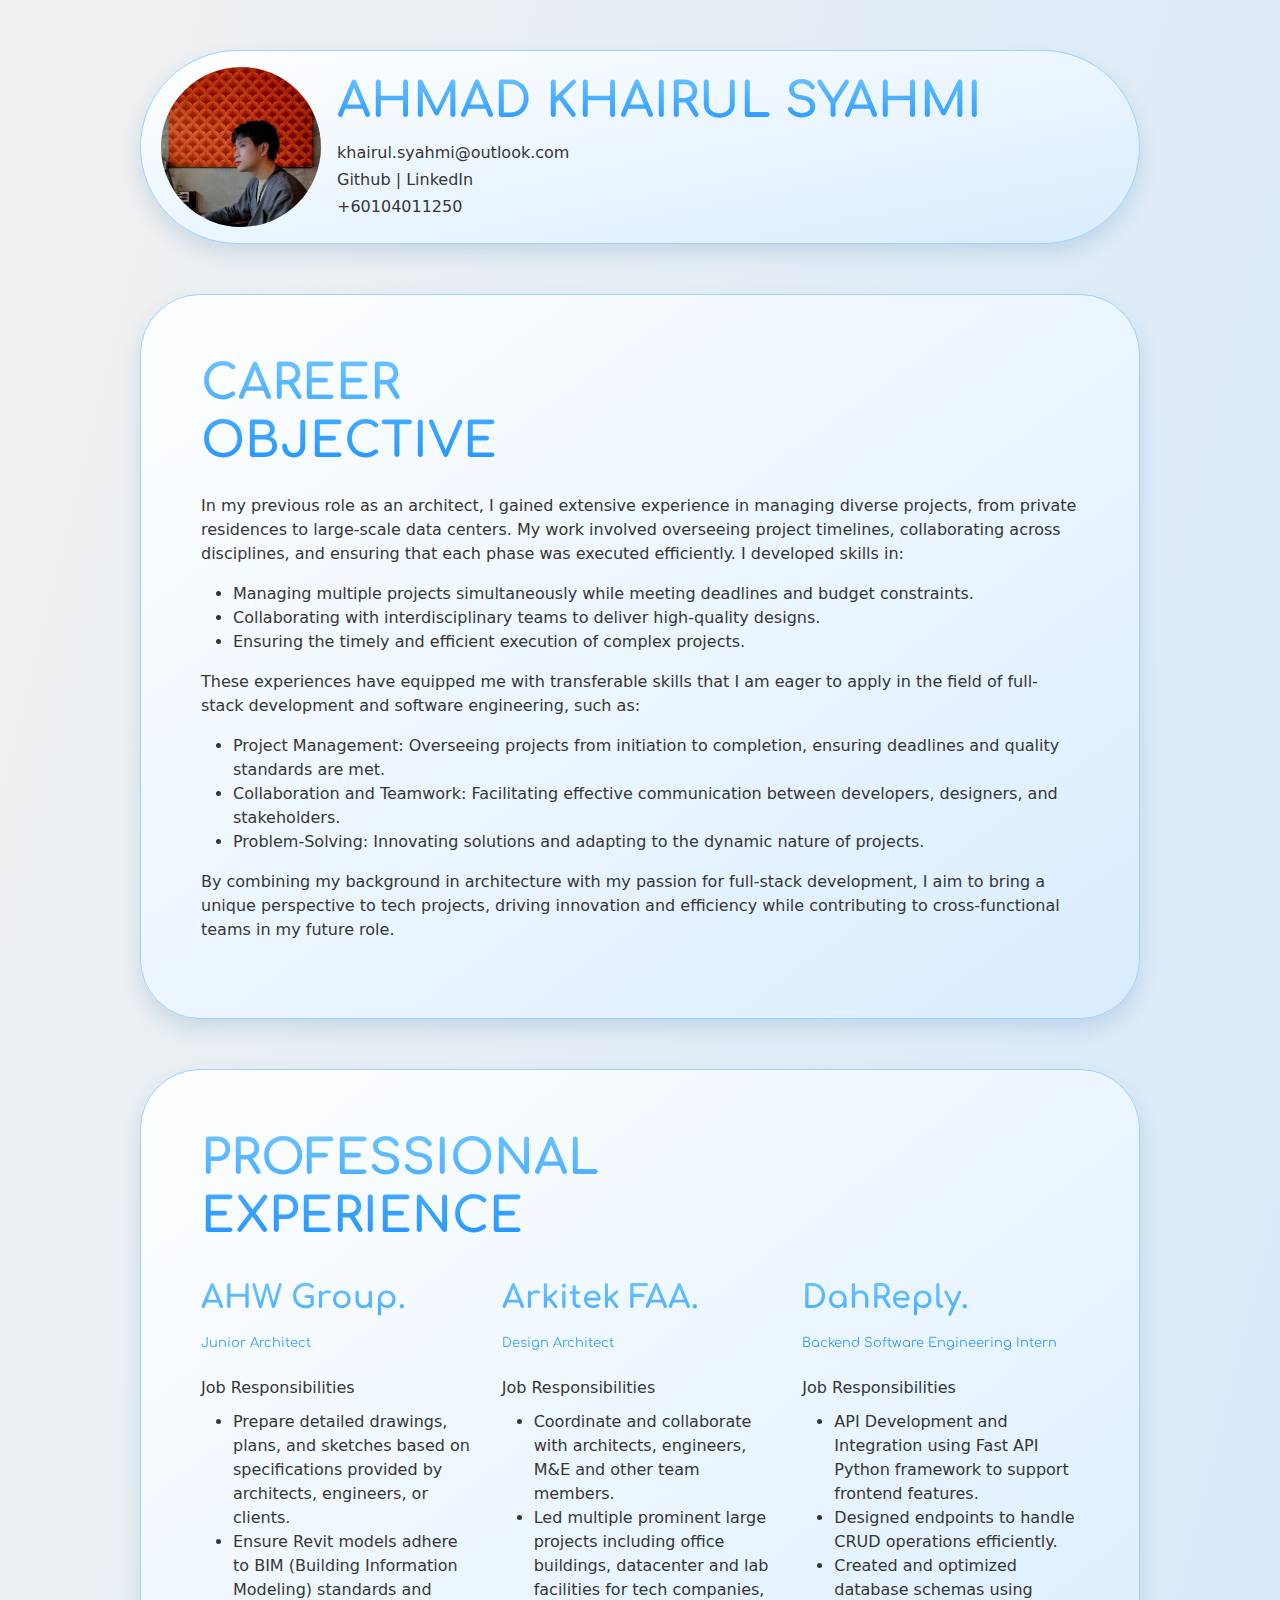
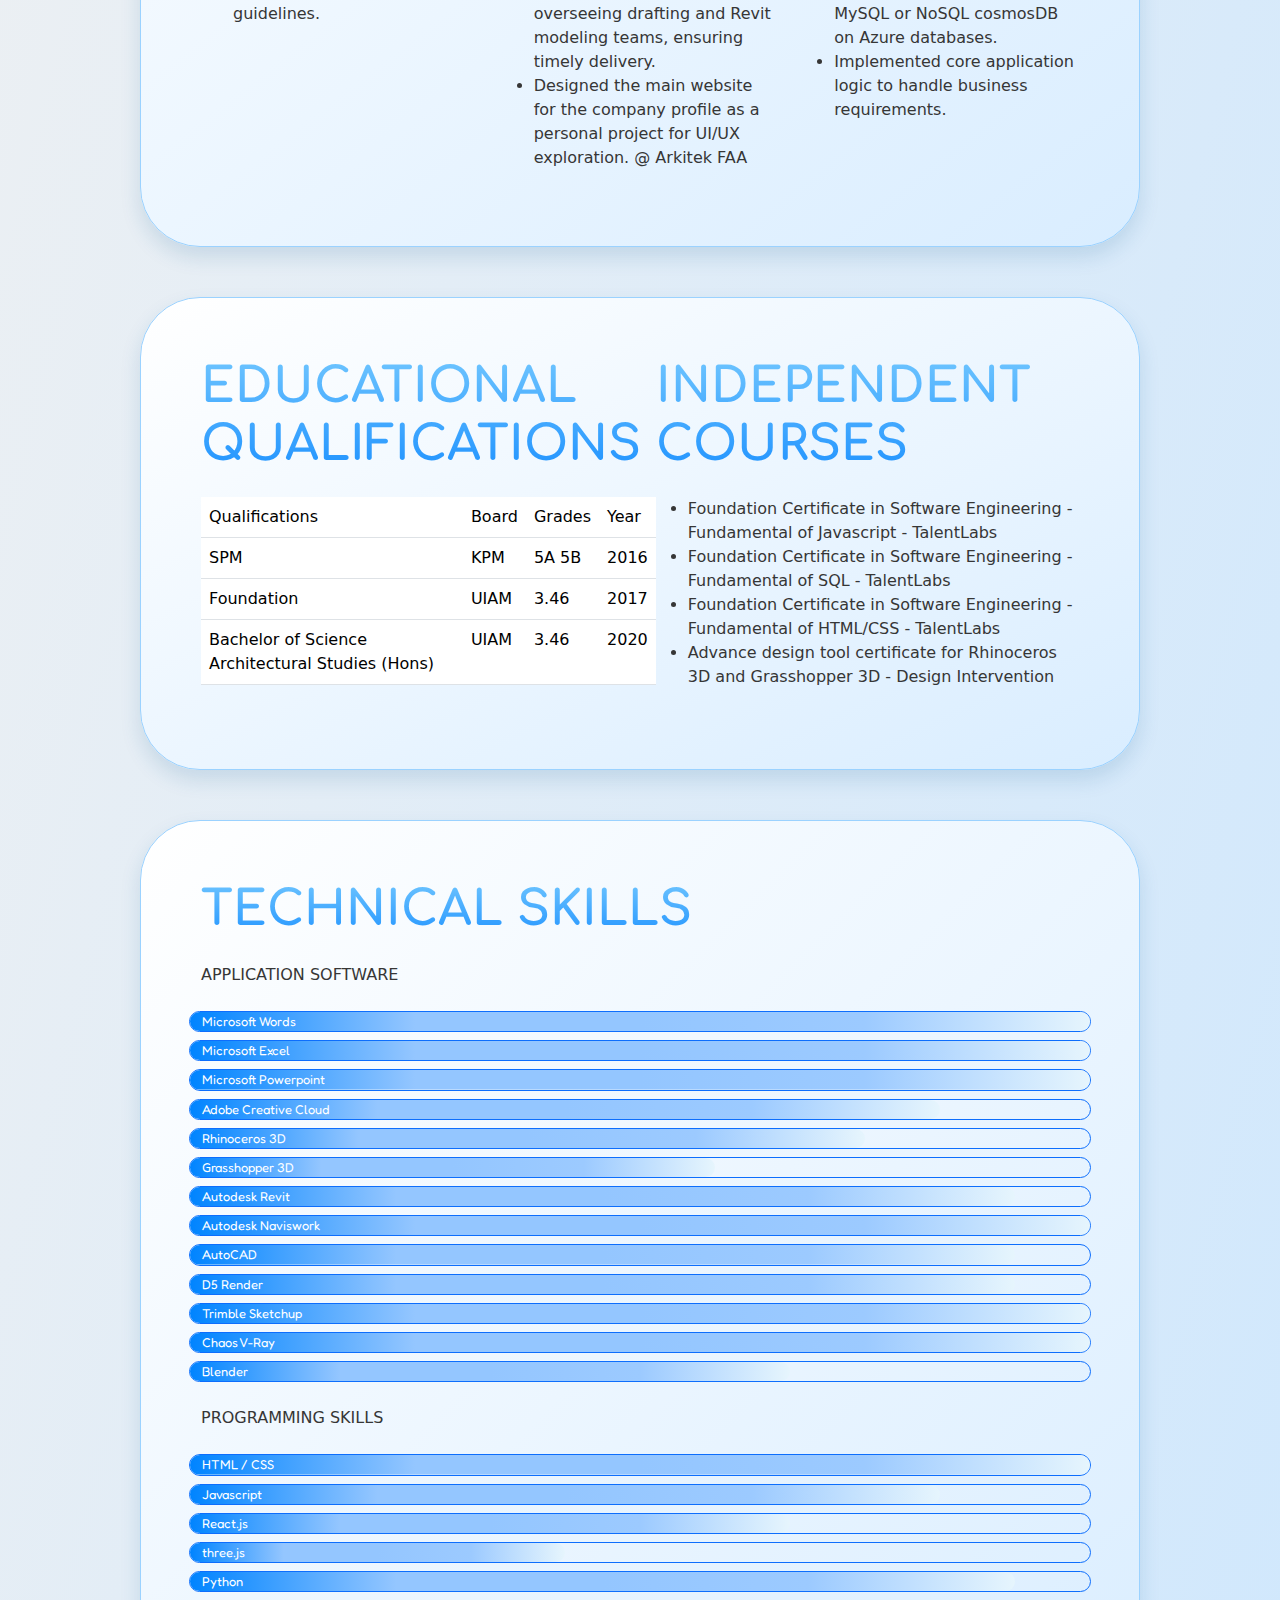
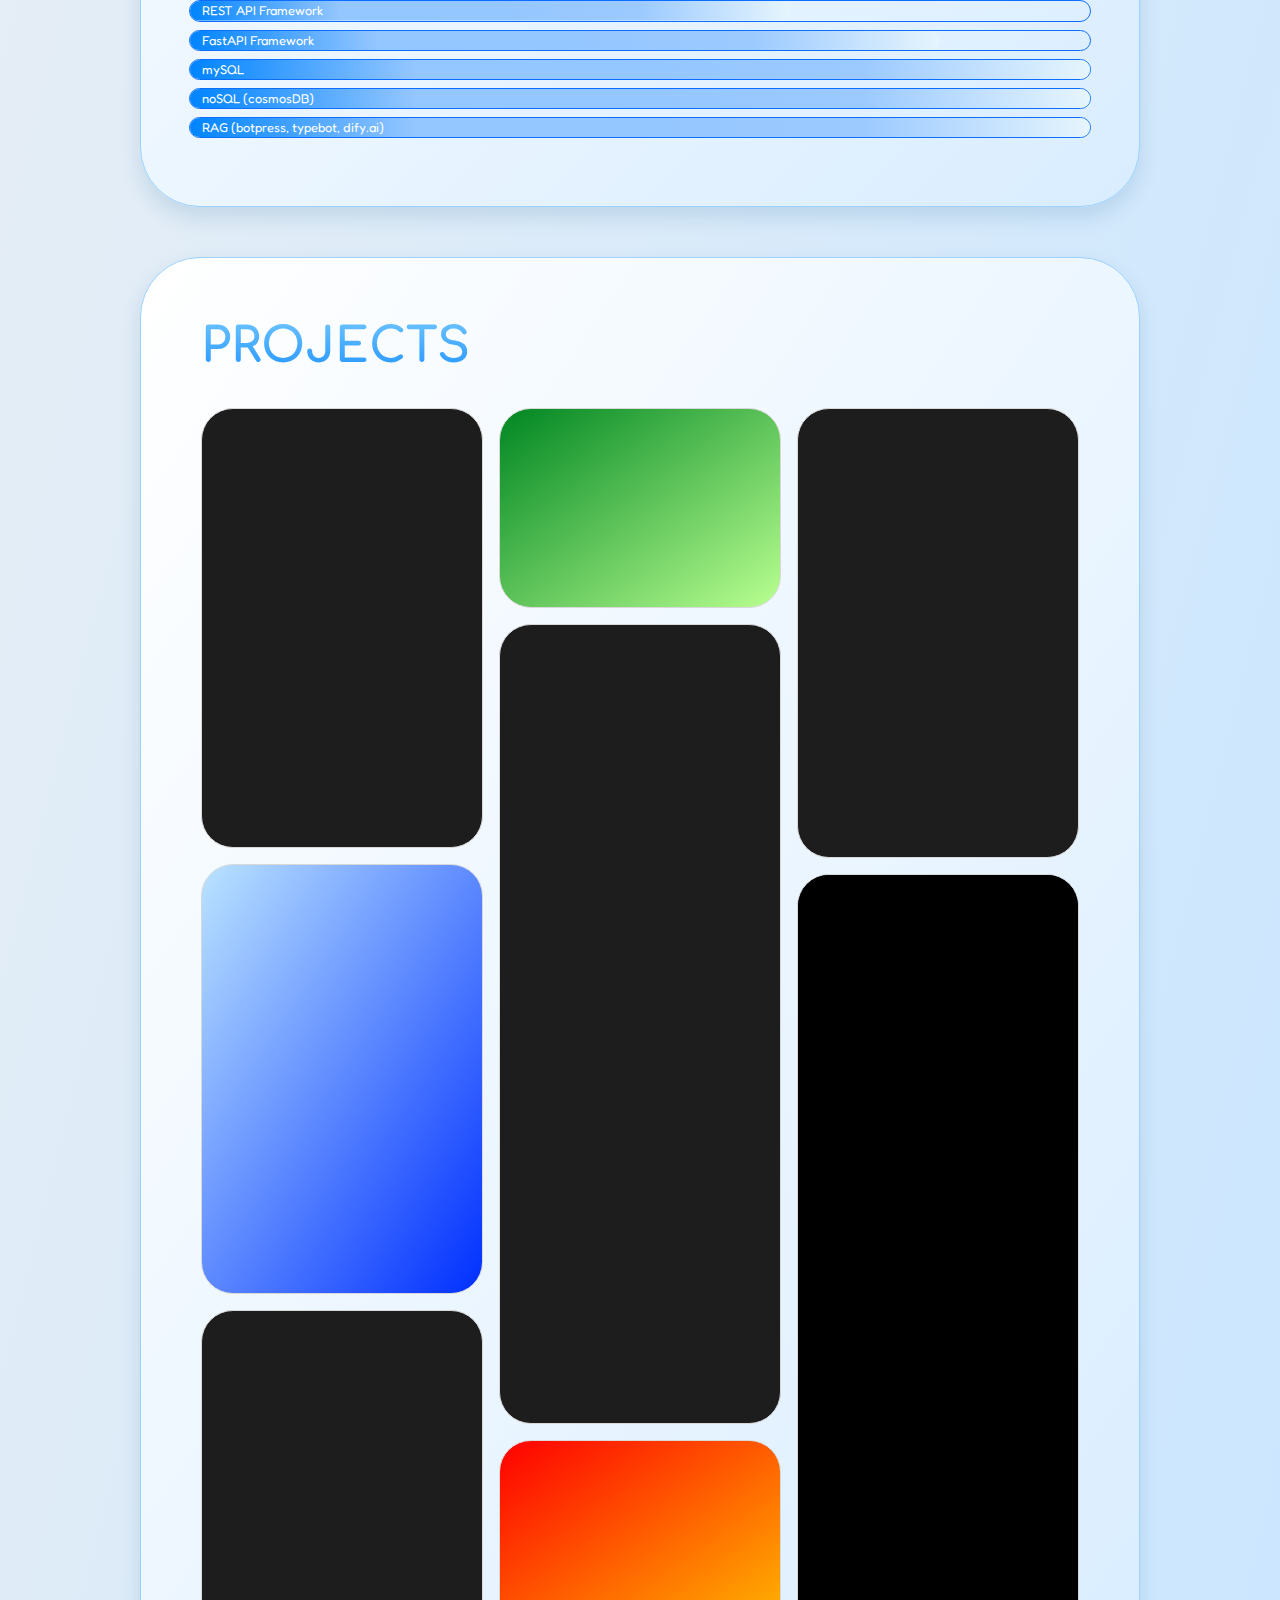
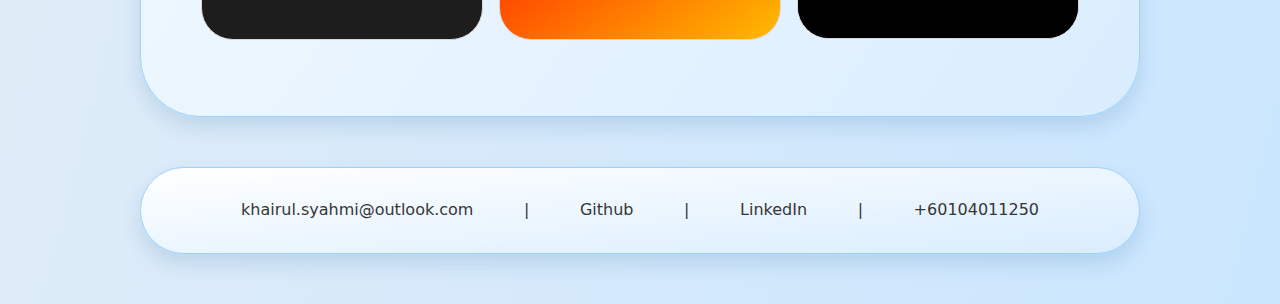
==== commit f4455e22: "test" ====
--- a/index.html
+++ b/index.html
@@ -96,7 +96,7 @@
             <div class="pe-6">
                 <h2 class="title">EDUCATIONAL QUALIFICATIONS</h2>
                 <table class="table mt-4 mb-4">
-                    <tr class="fw-bold">
+                    <tr>
                         <td style="text-align: left; width: 65%;">Qualifications</td>
                         <td style="width: 10%;">Board</td>
                         <td style="width: 10%;">Grades</td>
--- a/cv.css
+++ b/cv.css
@@ -195,8 +195,12 @@
         zoom: 65%;
     }
 
-    .company, .username, .title {
+    .company, .title {
         font-size: 1.5rem;
+    }
+
+    .username {
+        font-size: 1rem;
     }
 
     .links {
@@ -208,7 +212,7 @@
     }
 
     header img[alt=selfie] {
-        width: 150px;
+        width: 7.5rem;
         float: left;
     }
 
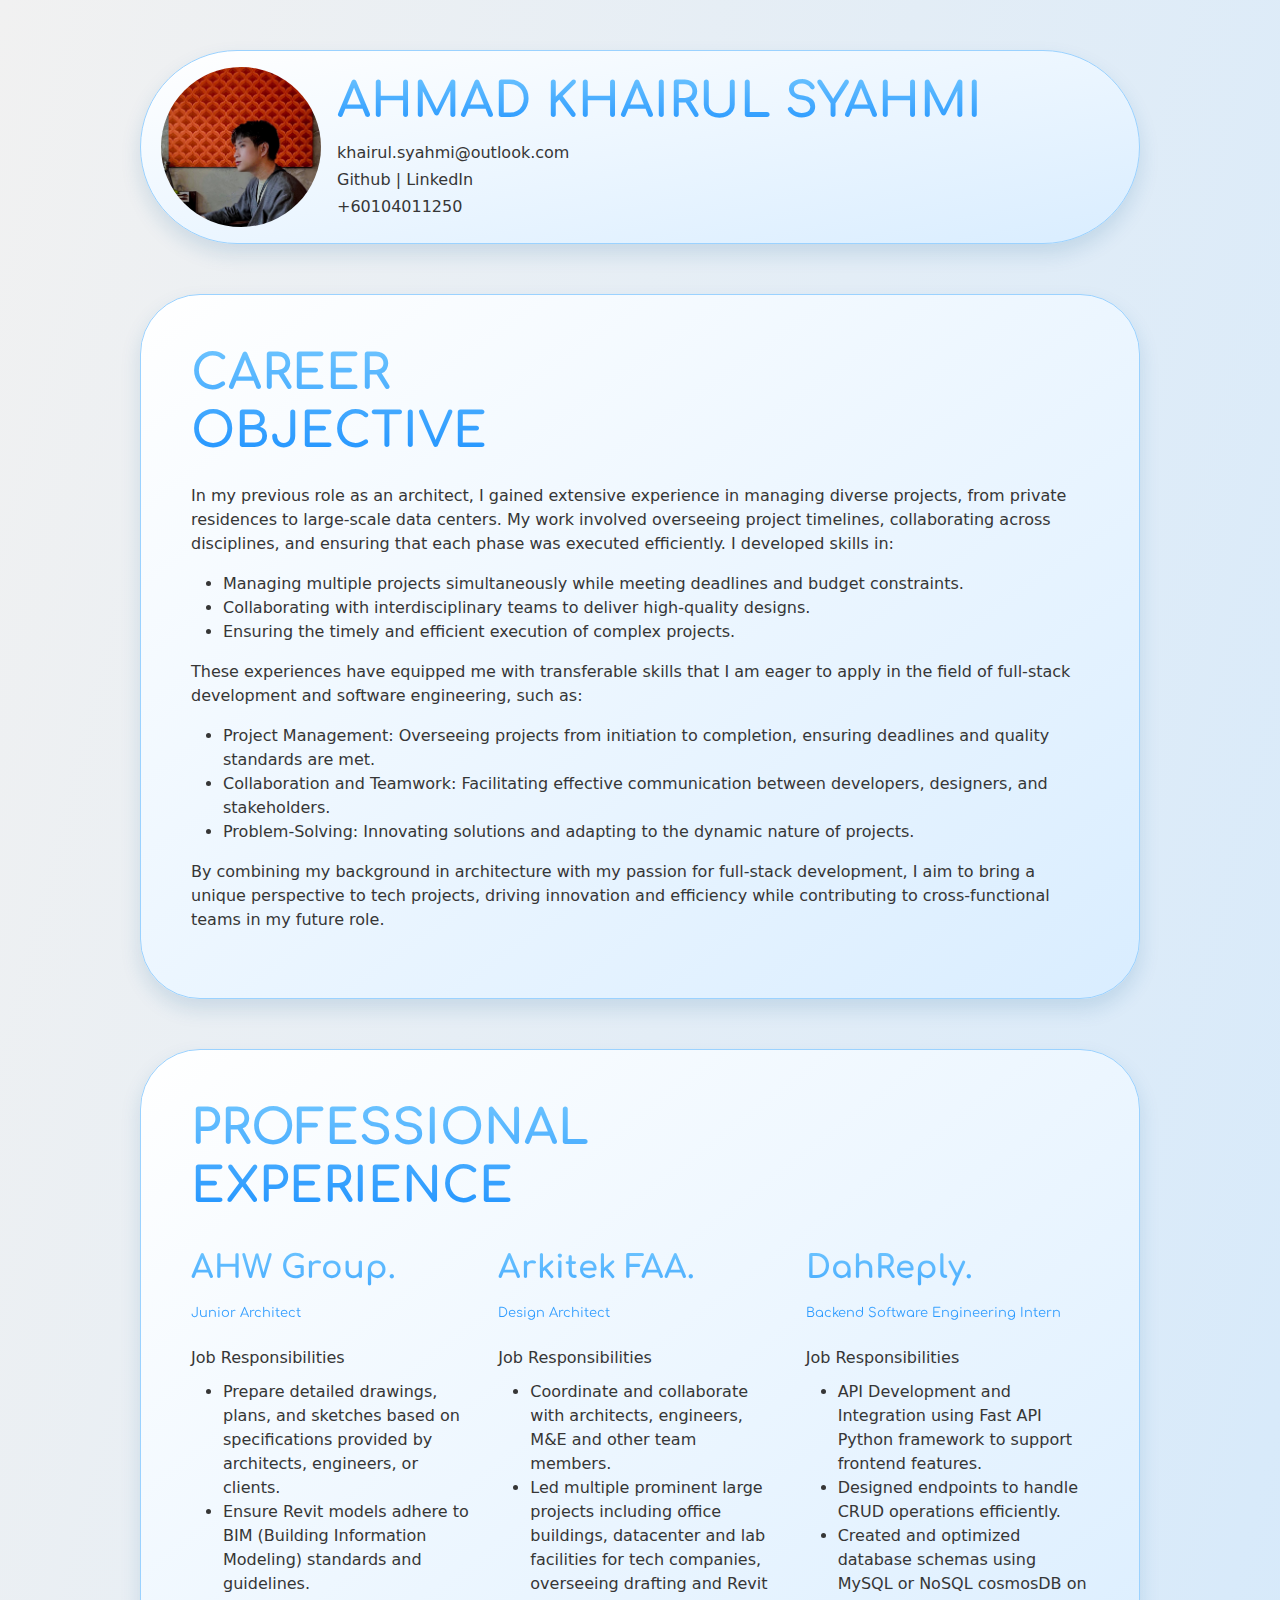
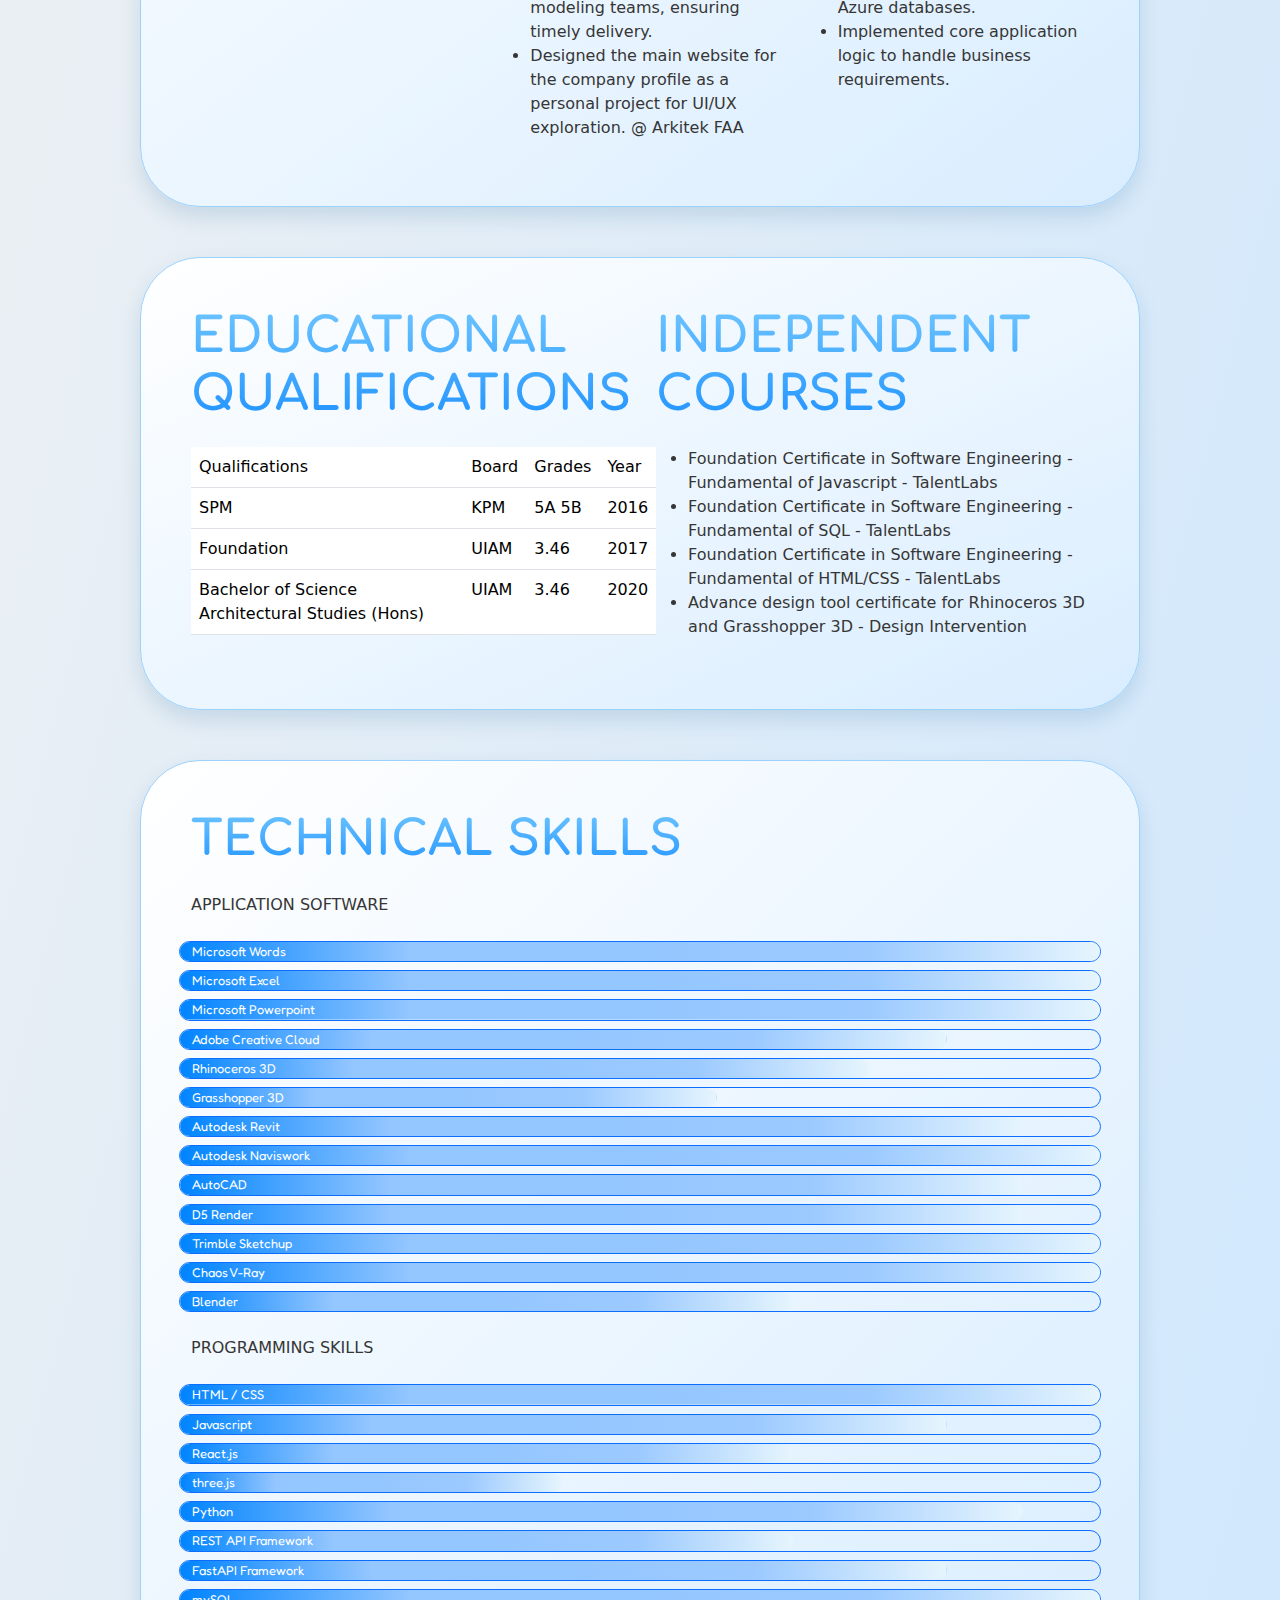
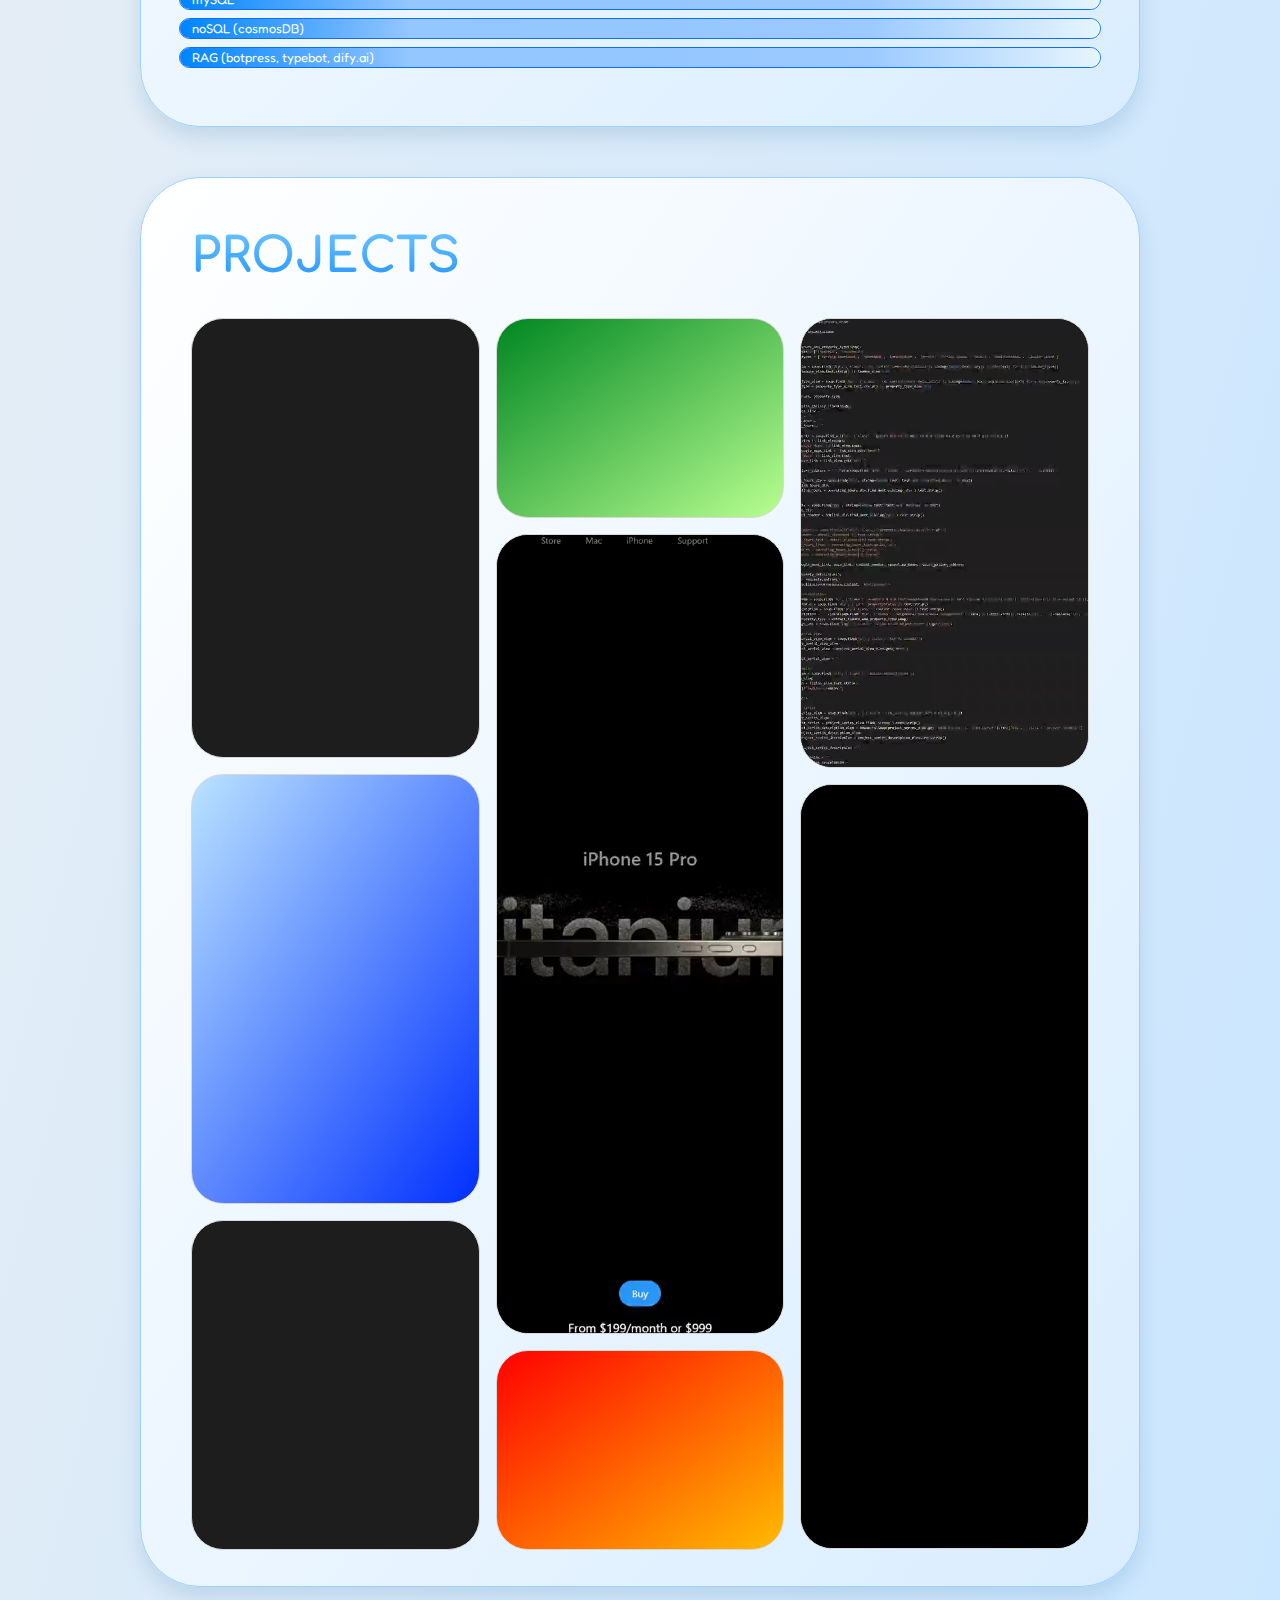
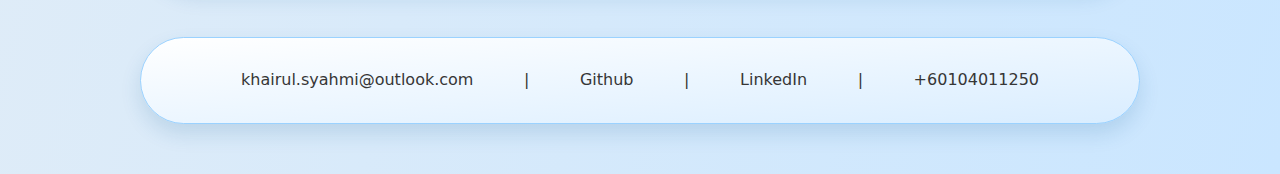
==== commit d52596d5: "title added" ====
--- a/index.html
+++ b/index.html
@@ -3,7 +3,8 @@
 <head>
     <meta charset="UTF-8">
     <meta name="viewport" content="width=device-width, initial-scale=1.0">
-    <title>Document</title>
+    <title>Khairul Resume</title>
+    <link rel="icon" type="image/x-icon" href="selfie.jpeg">
     <link href="https://cdn.jsdelivr.net/npm/bootstrap@5.1.3/dist/css/bootstrap.min.css" rel="stylesheet">
     <script
     src="https://cdn.jsdelivr.net/npm/bootstrap@5.1.3/dist/js/bootstrap.bundle.min.js" integrity="sha384-ka7Sk0Gln4gmtz2MlQnikT1wXgYsOg+OMhuP+IlRH9sENBO0LRn5q+8nbTov4+1p" crossorigin="anonymous">
--- a/cv.css
+++ b/cv.css
@@ -16,7 +16,7 @@
     border: 1px solid #9bd2ff;
     margin: 50px auto;
     max-width: 1000px;
-    padding: 60px;
+    padding: 50px;
     background: linear-gradient(to top left, #d9edff, #ffffff);
     border-radius: 60px;
     box-shadow: 0 10px 20px rgba(21, 91, 148, 0.15);
@@ -88,7 +88,7 @@
 }
 
 .col-12, .col-11, .col-10, .col-9, .col-8, .col-7, .col-6, .col-5 {
-    background: linear-gradient(to right, rgba(0, 132, 255, 1), rgb(148, 198, 255), rgb(148, 198, 255), rgb(156, 202, 255), rgb(230, 245, 253)); /* Added a third color */
+    background: linear-gradient(to right, rgba(0, 132, 255, 1), rgb(148, 198, 255), rgb(148, 198, 255), rgb(156, 202, 255), rgb(230, 245, 253));
     background-size: cover;
     background-position: center center;
     font-family: 'Fredoka', sans-serif;
@@ -98,6 +98,7 @@
 }
 .masonry-with-columns {
     columns: 3 200px;
+    margin-bottom: -30px;
 }
 
 .masonry-with-columns .project-item {
@@ -126,6 +127,7 @@
 
 .masonry-with-columns video {
     height: 100%;
+    width: 100%;
     object-fit: cover;
     display: block;
 }
@@ -181,55 +183,40 @@
 .masonry-with-columns .gradient-blue:hover::after {background: linear-gradient(to top, #0077ff, #baffff);}
 .masonry-with-columns .gradient-green:hover::after {background: linear-gradient(to bottom, #008612, #e3ff97);}
 
-.masonry-with-columns div:nth-child(1) { height: 440px}
-.masonry-with-columns div:nth-child(2) { height: 430px}
-.masonry-with-columns div:nth-child(3) { height: 330px}
-.masonry-with-columns div:nth-child(4) { height: 200px}
-.masonry-with-columns div:nth-child(5) { height: 800px}
-.masonry-with-columns div:nth-child(6) { height: 200px}
-.masonry-with-columns div:nth-child(7) { height: 450px}
-.masonry-with-columns div:nth-child(8) { height: 765px}
-
-  @media screen and (max-width: 768px) {
-    body {
-        zoom: 65%;
-    }
-
-    .company, .title {
-        font-size: 1.5rem;
-    }
-
-    .username {
-        font-size: 1rem;
-    }
-
-    .links {
-        font-size: 0.75rem;
-    }
-    
-    .Qualifications {
-        flex-direction: column;
-    }
-
-    header img[alt=selfie] {
-        width: 7.5rem;
-        float: left;
-    }
-
-    .masonry-with-columns video {
-        height: 120%;
-        object-fit: cover;
-        display: block;
-    }
-
+.masonry-with-columns div:nth-child(1) {height: 440px}
+.masonry-with-columns div:nth-child(2) {height: 430px}
+.masonry-with-columns div:nth-child(3) {height: 330px}
+.masonry-with-columns div:nth-child(4) {height: 200px}
+.masonry-with-columns div:nth-child(5) {height: 800px}
+.masonry-with-columns div:nth-child(6) {height: 200px}
+.masonry-with-columns div:nth-child(7) {height: 450px}
+.masonry-with-columns div:nth-child(8) {height: 765px}
+
+@media screen and (max-width: 768px) {
+    /* Apply dark tint by default on mobile */
     .masonry-with-columns .project-item {
-        opacity: 1;
-        background-color: rgba(0, 0, 0, 0.3);
-        margin: 0 0 2rem 0;
+        position: relative;
+        overflow: hidden;
+        user-select: none; /* Disable text selection */
+    }
+
+    .masonry-with-columns .project-item::after {
+        content: "";
+        position: absolute;
+        top: 0;
+        left: 0;
+        height: 100%;
+        width: 100%;
+        background-color: rgba(0, 0, 0, 0.6); /* Dark overlay */
+        display: flex;
+        justify-content: center;
+        align-items: center;
+        opacity: 1; /* Ensure overlay is always visible */
+        pointer-events: none; /* Allow clicks to pass through the overlay */
     }
 
     .overlay-text {
-        opacity: 1;
+        opacity: 1; /* Keep overlay text visible */
         position: absolute;
         top: 50%;
         left: 50%;
@@ -237,7 +224,46 @@
         color: white;
         font-size: 1rem;
         font-weight: bold;
-        z-index: 1;
+        z-index: 2; /* Ensure text is above the dark overlay */
         line-height: 1.5;
-    }
-}+        pointer-events: none; /* Allow clicks to pass through the text */
+    }
+
+    /* Other mobile-specific styles */
+    body {
+        zoom: 65%;
+    }
+
+    .company, .title {
+        font-size: 1.5rem;
+    }
+
+    .username {
+        font-size: 1rem;
+    }
+
+    .links {
+        font-size: 0.75rem;
+    }
+    
+    .Qualifications {
+        flex-direction: column;
+    }
+
+    header img[alt=selfie] {
+        width: 7.5rem;
+        float: left;
+    }
+
+    .masonry-with-columns video {
+        height: 120%;
+        object-fit: cover;
+        display: block;
+    }
+
+    .masonry-with-columns .project-item {
+        opacity: 1;
+        background-color: rgba(0, 0, 0, 0.3); /* Background color for consistency */
+        margin: 0 0 2rem 0;
+    }
+}
